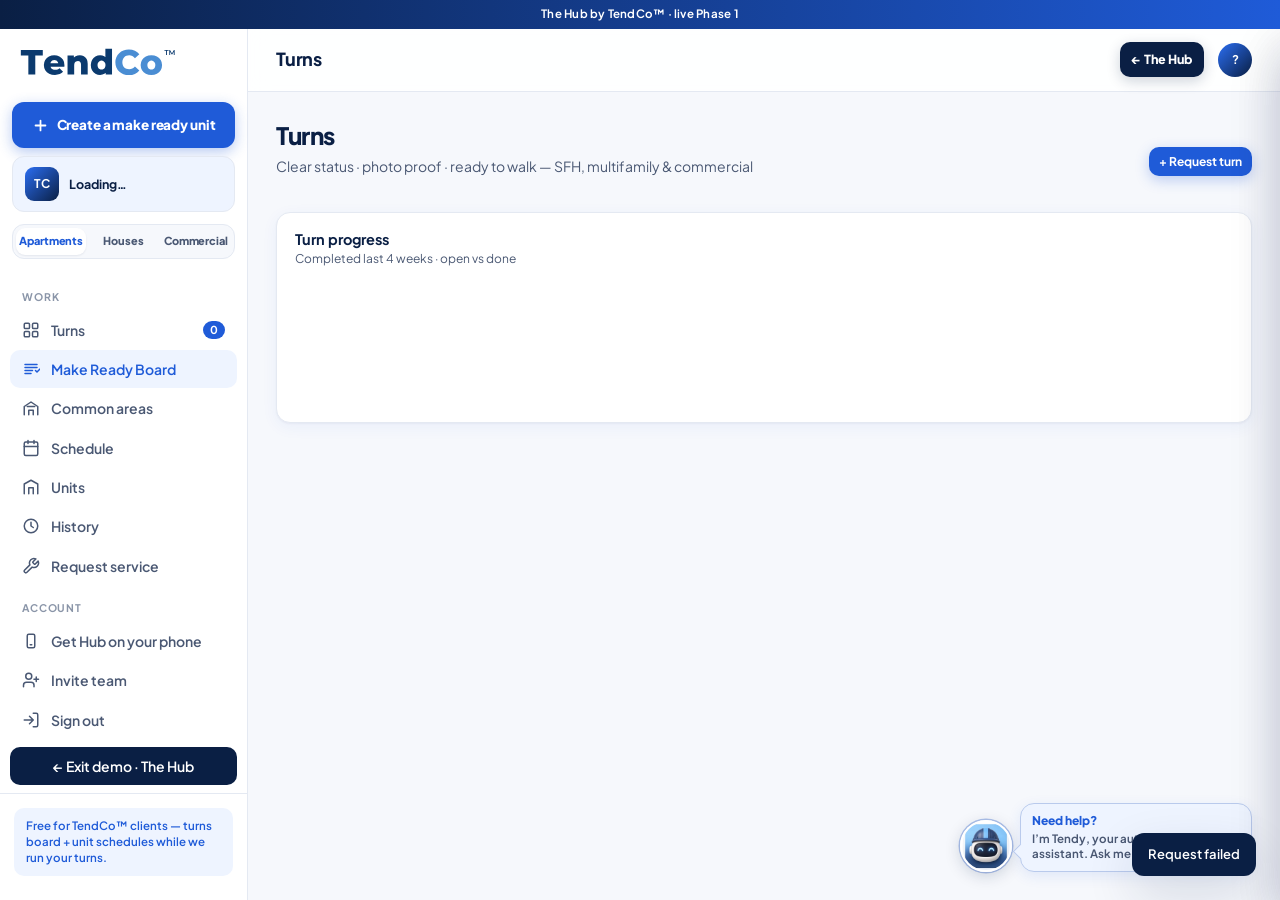
==== public/portal/app.html @ 6cc1f416 "Fix the Open in Street View link so Google no longer 404s. maps.google.com treated /@ as a path. The" ====
<!DOCTYPE html>
<html lang="en">
<head>
<meta charset="utf-8">
<meta name="viewport" content="width=device-width,initial-scale=1">
<meta name="robots" content="noindex,nofollow">
<title>TendCo™ Client Portal</title>
<meta name="theme-color" content="#1F5BD8">
<meta name="tendco-maps-key" content="">
<meta name="application-name" content="TendCo Hub">
<meta name="mobile-web-app-capable" content="yes">
<meta name="apple-mobile-web-app-capable" content="yes">
<meta name="apple-mobile-web-app-status-bar-style" content="black-translucent">
<meta name="apple-mobile-web-app-title" content="TendCo Hub">
<link rel="manifest" href="manifest.webmanifest?v=20261027curb2">
<link rel="apple-touch-icon" href="assets/icons/apple-touch-icon.png">
<link rel="preconnect" href="https://fonts.googleapis.com">
<link rel="preconnect" href="https://fonts.gstatic.com" crossorigin>
<link href="https://fonts.googleapis.com/css2?family=Plus+Jakarta+Sans:wght@400;500;600;700;800&display=swap" rel="stylesheet">
<link rel="stylesheet" href="assets/vendor/leaflet/leaflet.css?v=20261027curb2">
<link rel="stylesheet" href="assets/portal.css?v=20261027curb2">
<link rel="icon" href="assets/icons/icon-192.png" type="image/png">
</head>
<body>
<div class="demo-banner">The Hub by TendCo™ · live Phase 1 <span id="banner-client"></span></div>
<div class="sb-overlay" id="sb-overlay"></div>
<div class="app">
  <aside class="sidebar" id="sidebar">
    <div class="sb-head"><a href="index.html" aria-label="TendCo portal home"><img src="assets/TendCo-Wordmark-TM.svg" alt="TendCo™" width="150" height="28"></a></div>
    <div class="sb-create">
      <button class="nav-create" type="button" id="btn-nav-create-mr">
        <svg class="i" viewBox="0 0 24 24" aria-hidden="true"><path d="M12 5v14M5 12h14"/></svg>
        Create a make ready unit
      </button>
      <button class="nav-create hidden" type="button" id="btn-nav-add-house">
        <svg class="i" viewBox="0 0 24 24" aria-hidden="true"><path d="M12 5v14M5 12h14"/></svg>
        Add a house
      </button>
    </div>
    <div class="prop" id="prop-chip">
      <div class="ph" id="prop-initials">TC</div>
      <div><b id="prop-name">Loading…</b><small id="prop-meta"> </small></div>
    </div>
    <div class="mode-pick">
      <div class="mode-seg" role="tablist" aria-label="Portfolio">
        <button type="button" class="mode-seg-btn on" role="tab" data-portfolio="multifamily" aria-selected="true">Apartments</button>
        <button type="button" class="mode-seg-btn" role="tab" id="mode-btn-houses" data-portfolio="sfh" aria-selected="false">Houses</button>
        <button type="button" class="mode-seg-btn" role="tab" data-portfolio="commercial" aria-selected="false">Commercial</button>
      </div>
      <select id="property-mode-app" class="mode-select-sync" aria-hidden="true" tabindex="-1">
        <option value="multifamily">Apartments</option>
        <option value="sfh">Houses</option>
        <option value="commercial">Commercial</option>
      </select>
    </div>
    <nav class="nav" aria-label="Portal">
      <div id="nav-mf">
      <div class="sec">Work</div>
      <a href="#turns" data-view="turns"><svg class="i" viewBox="0 0 24 24"><rect x="3" y="3" width="7" height="7" rx="1.5"/><rect x="14" y="3" width="7" height="7" rx="1.5"/><rect x="3" y="14" width="7" height="7" rx="1.5"/><rect x="14" y="14" width="7" height="7" rx="1.5"/></svg>Turns <span class="cnt" id="nav-turns-cnt">0</span></a>
      <a href="#make-ready" class="on" data-view="make-ready"><svg class="i" viewBox="0 0 24 24"><path d="M4 6h16M4 10h16M4 14h10M4 18h8"/><path d="M18 14l2 2 4-4"/></svg>Make Ready Board</a>
      <a href="#common-areas" data-view="common-areas"><svg class="i" viewBox="0 0 24 24"><path d="M3 21V10l9-6 9 6v11"/><path d="M9 21v-6h6v6"/><path d="M7 10h10"/></svg>Common areas</a>
      <a href="#schedule" data-view="schedule"><svg class="i" viewBox="0 0 24 24"><rect x="3" y="4" width="18" height="18" rx="2"/><path d="M16 2v4M8 2v4M3 10h18"/></svg>Schedule</a>
      <a href="#units" data-view="units"><svg class="i" viewBox="0 0 24 24"><path d="M3 21V8l9-5 9 5v13"/><path d="M9 21v-8h6v8"/></svg>Units</a>
      <a href="#history" data-view="history"><svg class="i" viewBox="0 0 24 24"><circle cx="12" cy="12" r="9"/><path d="M12 7v5l3 2"/></svg>History</a>
      <a href="#service" data-view="service"><svg class="i" viewBox="0 0 24 24"><path d="M14.7 6.3a1 1 0 0 0 0 1.4l1.6 1.6a1 1 0 0 0 1.4 0l3.77-3.77a6 6 0 0 1-7.94 7.94l-6.91 6.91a2.12 2.12 0 0 1-3-3l6.91-6.91a6 6 0 0 1 7.94-7.94l-3.76 3.76z"/></svg>Request service</a>
      </div>
      <div id="nav-hs" class="hidden">
      <div class="sec">Houses</div>
      <a href="#houses" data-view="houses"><svg class="i" viewBox="0 0 24 24"><path d="M4 11.5 12 4l8 7.5"/><path d="M6 10.5V20h12v-9.5"/></svg>Address board <span class="cnt" id="nav-houses-cnt">0</span></a>
      <a href="#houses-map" data-view="houses-map"><svg class="i" viewBox="0 0 24 24"><path d="M12 21s7-6.2 7-11a7 7 0 1 0-14 0c0 4.8 7 11 7 11z"/><circle cx="12" cy="10" r="2.2"/></svg>Map</a>
      <a href="#houses-routes" data-view="houses-routes"><svg class="i" viewBox="0 0 24 24"><circle cx="6" cy="6" r="2.2"/><circle cx="18" cy="18" r="2.2"/><path d="M8 7.2c5.2-.4 3.2 9 8 9.2"/></svg>Routes</a>
      </div>
      <div class="sec">Account</div>
      <a href="#" id="btn-get-hub"><svg class="i" viewBox="0 0 24 24" aria-hidden="true"><rect x="7" y="3" width="10" height="18" rx="2"/><path d="M11 17h2"/></svg><span id="pwa-nav-label">Get Hub on your phone</span></a>
      <a href="#" id="btn-invite-team"><svg class="i" viewBox="0 0 24 24"><path d="M16 21v-2a4 4 0 0 0-4-4H6a4 4 0 0 0-4 4v2"/><circle cx="9" cy="7" r="4"/><path d="M19 8v6M22 11h-6"/></svg>Invite team</a>
      <a href="#" id="btn-signout"><svg class="i" viewBox="0 0 24 24"><path d="M15 3h4a2 2 0 0 1 2 2v14a2 2 0 0 1-2 2h-4M10 17l5-5-5-5M15 12H3"/></svg>Sign out</a>
      <a class="exit-demo-nav" href="/turn-board/" id="exit-demo-nav">← Exit demo · The Hub</a>
    </nav>
    <div class="sb-foot">
      <div class="free">Free for TendCo™ clients — turns board + unit schedules while we run your turns.</div>
      <div id="user-foot"> </div>
    </div>
  </aside>

  <div class="main">
    <header class="top">
      <button class="burger" id="burger" type="button" aria-label="Open menu"><svg class="i" viewBox="0 0 24 24"><path d="M4 7h16M4 12h16M4 17h16"/></svg></button>
      <div>
        <h1 id="top-title">Turns</h1>
        <div class="crumb" id="top-crumb"> </div>
      </div>
      <div class="sp"></div>
      <button class="btn pri sm top-create" type="button" id="btn-top-create-mr">+ Create</button>
      <button class="btn pri sm top-create hidden" type="button" id="btn-top-add-house">+ House</button>
      <a class="exit-demo" href="/turn-board/" id="exit-demo-top" title="Back to The Hub">← The Hub</a>
      <div class="avatar" id="avatar" title="">?</div>
    </header>

    <div class="content">
      <section class="view" id="view-turns">
        <div class="page-h">
          <div><h2>Turns</h2><p>Clear status · photo proof · ready to walk — SFH, multifamily &amp; commercial</p></div>
          <div class="r">
            <button class="btn pri sm" type="button" id="btn-request-turn">+ Request turn</button>
          </div>
        </div>
        <div class="grid g4" style="margin-bottom:16px" id="kpi-row"></div>
        <div class="card" style="margin-bottom:20px" id="kpi-chart-card">
          <div class="card-h">
            <div>
              <h3>Turn progress</h3>
              <div class="sub">Completed last 4 weeks · open vs done</div>
            </div>
            <div class="r" id="kpi-chart-legend"></div>
          </div>
          <div class="card-b">
            <div class="kpi-chart" id="kpi-chart" aria-label="Turns completed by week"></div>
          </div>
        </div>
        <div class="board" id="board"></div>
      </section>

      <section class="view hidden" id="view-make-ready">
        <div class="page-h">
          <div>
            <h2>Make Ready Board</h2>
            <p id="mrb-page-sub">Units in turn — paint, repair, housekeeping, locks, inspect, handoff</p>
          </div>
          <div class="r">
            <span class="mrb-legend" aria-hidden="true">
              <span class="mrb-leg done">Done</span>
              <span class="mrb-leg current">In progress</span>
              <span class="mrb-leg todo">Open</span>
              <span class="mrb-leg tended">Tended</span>
            </span>
            <button class="btn pri sm" type="button" id="btn-create-mr">+ Create</button>
          </div>
        </div>

        <div class="card mrb-notices" id="mrb-notices-card" style="margin-bottom:16px">
          <div class="card-h">
            <div>
              <h3>Rolling 60-day move-outs</h3>
              <div class="sub" id="mrb-notices-sub">Notices land in the week they move out</div>
            </div>
            <div class="r"><span class="pill b" id="mrb-notices-count">0</span></div>
          </div>
          <div class="card-b">
            <div class="mrb-reminders" id="mrb-reminders" aria-live="polite"></div>
            <div class="mrb-notice-groups" id="mrb-notice-groups"></div>
          </div>
        </div>

        <div class="card mrb-card">
          <div class="mrb-scroll" id="mrb-scroll">
            <table class="mrb" id="mrb-table" aria-label="Make Ready Board">
              <thead>
                <tr>
                  <th scope="col" class="mrb-sticky">MO</th>
                  <th scope="col" class="mrb-sticky2" id="mrb-th-unit">Unit #</th>
                  <th scope="col">Paint</th>
                  <th scope="col">Repair / replace</th>
                  <th scope="col">Housekeeping</th>
                  <th scope="col">Change lock</th>
                  <th scope="col">Inspected</th>
                  <th scope="col">Move in</th>
                  <th scope="col">Comments</th>
                  <th scope="col">Status</th>
                </tr>
              </thead>
              <tbody id="mrb-body"></tbody>
            </table>
          </div>
          <p class="mrb-empty" id="mrb-empty" hidden>No turns on the board yet. Request a turn to start a make-ready.</p>
        </div>
      </section>

      <section class="view hidden" id="view-common-areas">
        <div class="page-h">
          <div>
            <h2>Common areas</h2>
            <p>Recurring property jobs and viewing-only reminders — separate from unit make-ready.</p>
          </div>
          <div class="r">
            <div class="seg" role="group" aria-label="Property schedule lane">
              <button type="button" class="seg-btn on" id="ca-tab-common" data-ca-tab="common">Common areas</button>
              <button type="button" class="seg-btn" id="ca-tab-viewing" data-ca-tab="viewing">Viewing</button>
            </div>
            <button class="btn pri sm" type="button" id="btn-ca-create">+ Add job</button>
          </div>
        </div>
        <div class="ca-hint" role="note">
          <strong>Common areas</strong> are recurring property jobs — separate from unit make-ready.
          <span class="ca-hint-sep">·</span>
          <strong>Viewing</strong> items are courtesy tracking only — no vendor, no approval, no pipeline.
        </div>
        <div class="card ca-card" id="ca-common-panel">
          <div class="card-h">
            <div>
              <h3>Recurring common-area services</h3>
              <div class="sub">Model · Office/amenities · Pool — in-house or outsourced</div>
            </div>
          </div>
          <div class="card-b">
            <div class="ca-list" id="ca-list"></div>
            <p class="ca-empty" id="ca-empty" hidden>No common-area jobs yet. Add Model, Office/amenities, or Pool cleaning.</p>
          </div>
        </div>
        <div class="card ca-card hidden" id="ca-viewing-panel">
          <div class="card-h">
            <div>
              <h3>Viewing-only reminders</h3>
              <div class="sub">Fire inspection, landscaper, elevator, pool — tracking &amp; reminders only</div>
            </div>
          </div>
          <div class="card-b">
            <div class="vw-suggest-row" id="vw-suggestions" aria-label="Suggested viewing items"></div>
            <div class="ca-list" id="vw-list"></div>
            <p class="ca-empty" id="vw-empty" hidden>No viewing items yet. Add a courtesy reminder outside make-ready.</p>
          </div>
        </div>
      </section>

      <section class="view hidden" id="view-schedule">
        <div class="page-h">
          <div><h2 id="sched-page-title">Schedule</h2><p id="sched-page-sub">Make-ready · common areas · viewing — by date</p></div>
          <div class="r">
            <div class="seg" role="group" aria-label="Schedule view">
              <button type="button" class="seg-btn on" id="sched-tab-cal" data-sched-tab="cal">Calendar</button>
              <button type="button" class="seg-btn" id="sched-tab-list" data-sched-tab="list">List</button>
            </div>
            <button class="btn pri sm" type="button" id="btn-share">Share schedule link</button>
          </div>
        </div>

        <div class="card cal-card" id="sched-cal-panel" style="margin-bottom:16px">
          <div class="cal-toolbar">
            <div class="cal-nav">
              <button type="button" class="ibtn cal-nav-btn" id="cal-prev" aria-label="Previous">
                <svg class="i" viewBox="0 0 24 24"><path d="M15 18l-6-6 6-6"/></svg>
              </button>
              <button type="button" class="btn ghost sm" id="cal-today">Today</button>
              <button type="button" class="ibtn cal-nav-btn" id="cal-next" aria-label="Next">
                <svg class="i" viewBox="0 0 24 24"><path d="M9 18l6-6-6-6"/></svg>
              </button>
            </div>
            <h3 class="cal-title" id="cal-title">October 2026</h3>
            <div class="seg seg-sm" role="group" aria-label="Calendar range">
              <button type="button" class="seg-btn on" id="cal-mode-month" data-cal-mode="month">Month</button>
              <button type="button" class="seg-btn" id="cal-mode-week" data-cal-mode="week">Week</button>
              <button type="button" class="seg-btn" id="cal-mode-day" data-cal-mode="day">Day</button>
            </div>
          </div>
          <div class="cal-lane-legend" id="cal-lane-legend" aria-label="Calendar lanes">
            <span class="cal-lane-pill lane-mr">Make-ready</span>
            <span class="cal-lane-pill lane-ca">Common area</span>
            <span class="cal-lane-pill lane-vw">Viewing</span>
          </div>
          <div class="cal-legend" id="cal-legend" hidden aria-hidden="true"></div>
          <div class="cal-weekdays" id="cal-weekdays" aria-hidden="true"></div>
          <div class="cal-grid" id="cal-grid" role="grid" aria-label="Schedule calendar"></div>
          <div class="cal-day-panel" id="cal-day-panel">
            <div class="cal-day-h">
              <div>
                <h4 id="cal-day-title">Pick a day</h4>
                <div class="sub" id="cal-day-sub">Tap a date to open turns and visits</div>
              </div>
              <button type="button" class="ibtn" id="cal-day-close" aria-label="Close day" hidden>
                <svg class="i" viewBox="0 0 24 24"><path d="M6 6l12 12M18 6L6 18"/></svg>
              </button>
            </div>
            <div class="sched-list" id="cal-day-list"></div>
          </div>
        </div>

        <div class="card hidden" id="sched-list-panel" style="margin-bottom:16px">
          <div class="card-h">
            <div>
              <h3 id="sched-unit-title">Select a unit</h3>
              <div class="sub" id="sched-unit-sub">Pick a unit from Turns or Units, or create a vendor share link.</div>
            </div>
            <div class="r">
              <select id="sched-unit-filter" aria-label="Filter by unit" style="padding:8px 12px;border:1.5px solid var(--border);border-radius:12px;min-width:160px">
                <option value="">All</option>
              </select>
            </div>
          </div>
          <div class="card-b">
            <div class="sched-list" id="sched-list"></div>
          </div>
        </div>
        <div class="card">
          <div class="card-h"><h3>Share with a vendor</h3></div>
          <div class="card-b">
            <p style="font-size:13px;color:var(--muted);margin-bottom:12px">Outside trades only (carpet, pest, resurfacing…). They pick a window on this unit — not a work-order system. Fire alarm / inspection locks the calendar instead (no invite).</p>
            <div style="display:flex;gap:8px;flex-wrap:wrap;margin-bottom:12px">
              <select id="share-unit" style="padding:10px 12px;border:1.5px solid var(--border);border-radius:12px;min-width:160px" aria-label="Unit"></select>
              <select id="share-trade" style="padding:10px 12px;border:1.5px solid var(--border);border-radius:12px;min-width:180px" aria-label="Trade">
                <option value="carpet_cleaning">Carpet cleaning</option>
              </select>
              <input id="share-vendor" type="text" placeholder="Name (e.g. Sunshine Carpet)" style="padding:10px 12px;border:1.5px solid var(--border);border-radius:12px;min-width:180px;flex:1">
              <button class="btn pri sm" type="button" id="btn-create-share">Create &amp; copy link</button>
            </div>
            <p style="font-size:11.5px;color:var(--faint);word-break:break-all" id="share-url"> </p>
          </div>
        </div>
      </section>

      <section class="view hidden" id="view-units">
        <div class="page-h">
          <div><h2>Units</h2><p>History and schedule for TendCo-managed units</p></div>
        </div>
        <div class="unit-grid" id="unit-grid"></div>
      </section>

      <section class="view hidden" id="view-history">
        <div class="page-h">
          <div>
            <h2>History</h2>
            <p>Completed turns &amp; homes — search by unit # or address</p>
          </div>
        </div>
        <div class="card" style="margin-bottom:16px">
          <div class="card-b" style="padding-top:16px">
            <div class="field" style="margin:0">
              <label for="hist-q">Search</label>
              <input id="hist-q" type="search" placeholder="Unit #, street, city…" autocomplete="off">
            </div>
          </div>
        </div>
        <div class="sched-list" id="hist-list"></div>
      </section>

      <section class="view hidden" id="view-service">
        <div class="page-h">
          <div>
            <h2>Request service</h2>
            <p>Send TendCo™ a work order — turn / make-ready, maintenance, painting, or other. SFH, multifamily, and commercial welcome.</p>
          </div>
        </div>
        <div class="grid g2" style="align-items:start">
          <div class="card">
            <div class="card-h"><div><h3>New request</h3><div class="sub">Prefills your company + email · goes to workorders@tendcopm.com</div></div></div>
            <div class="card-b">
              <form id="svc-form" novalidate>
                <div class="field">
                  <label for="svc-client">Company</label>
                  <input id="svc-client" type="text" readonly>
                </div>
                <div class="field">
                  <label for="svc-email">Your email</label>
                  <input id="svc-email" type="email" readonly>
                </div>
                <div class="field">
                  <label for="svc-unit">Property / unit</label>
                  <select id="svc-unit">
                    <option value="">Select from your portfolio…</option>
                  </select>
                </div>
                <div class="field" id="svc-addr-wrap">
                  <label for="svc-addr">Address <span style="font-weight:500;color:var(--faint)">(or type a home / new address)</span></label>
                  <input id="svc-addr" type="text" placeholder="1842 Willow Creek Dr" autocomplete="street-address">
                </div>
                <div class="field">
                  <label for="svc-city">City</label>
                  <input id="svc-city" type="text" placeholder="Winter Park" autocomplete="address-level2">
                </div>
                <div class="field">
                  <label for="svc-type">Service type</label>
                  <select id="svc-type" required>
                    <option value="turn">Turn / make-ready</option>
                    <option value="maintenance">Maintenance</option>
                    <option value="painting">Painting</option>
                    <option value="other">Other</option>
                  </select>
                </div>
                <div class="field">
                  <label for="svc-urgency">Urgency</label>
                  <select id="svc-urgency" required>
                    <option value="same_day">Same-day</option>
                    <option value="next_business_day" selected>Next business day</option>
                    <option value="scheduled">Scheduled</option>
                  </select>
                </div>
                <div class="field">
                  <label for="svc-desc">Description <span aria-hidden="true">*</span></label>
                  <textarea id="svc-desc" rows="4" required placeholder="What needs to be done? Access notes, gate code, lockbox…"></textarea>
                </div>
                <div class="field">
                  <label for="svc-po">PO number <span style="font-weight:500;color:var(--faint)">(optional)</span></label>
                  <input id="svc-po" type="text" placeholder="PO-12345">
                </div>
                <div class="field">
                  <label for="svc-phone">Contact phone <span style="font-weight:500;color:var(--faint)">(optional)</span></label>
                  <input id="svc-phone" type="tel" placeholder="(813) 555-0100" autocomplete="tel">
                </div>
                <button class="btn pri" type="submit" id="svc-submit" style="width:100%;justify-content:center;margin-top:8px">Submit to TendCo™</button>
                <p class="fine" id="svc-hint" style="margin-top:10px;font-size:12px;color:var(--faint)">We'll email workorders@tendcopm.com and keep a copy on your portal.</p>
              </form>
            </div>
          </div>
          <div class="card">
            <div class="card-h"><div><h3>Recent requests</h3><div class="sub">Status starts as Submitted</div></div></div>
            <div class="card-b">
              <div class="sched-list" id="svc-list"></div>
            </div>
          </div>
        </div>
      </section>

      <section class="view hidden" id="view-houses">
        <div class="page-h">
          <div>
            <h2>Address board</h2>
            <p id="hs-board-sub">Street addresses only — houses are not units.</p>
          </div>
          <div class="r">
            <button class="btn pri sm" type="button" id="btn-hs-add">+ Add a house</button>
          </div>
        </div>
        <div id="hs-filters-board"></div>
        <div id="hs-board"></div>
      </section>

      <section class="view hidden" id="view-houses-map">
        <div class="page-h">
          <div>
            <h2>House map</h2>
            <p id="hs-map-sub">One pin per address. Homes in the same area cluster so a crew can work the neighborhood.</p>
          </div>
        </div>
        <div id="hs-filters-map"></div>
        <div class="hs-map-layout">
          <div class="hs-map-wrap">
            <div id="hs-map" role="region" aria-label="Map of house addresses"></div>
            <p class="hs-map-fallback" id="hs-map-fallback" hidden>Map could not start. Addresses are still listed beside it.</p>
            <div class="hs-legend" aria-hidden="true">
              <span><i class="hs-leg-pin"></i> Address</span>
              <span><i class="hs-leg-cluster"></i> Area cluster</span>
              <span><i class="hs-leg-route"></i> Route order</span>
            </div>
          </div>
          <aside class="card hs-side" id="hs-map-side" aria-label="Areas and stops"></aside>
        </div>
      </section>

      <section class="view hidden" id="view-houses-routes">
        <div class="page-h">
          <div>
            <h2>House routes</h2>
            <p>When one company has homes in more than one area, each area is its own loop.</p>
          </div>
        </div>
        <div id="hs-filters-routes"></div>
        <div id="hs-routes"></div>
      </section>
    </div>
  </div>
</div>

<div class="drawer-bg" id="drawer-bg"></div>
<aside class="drawer" id="drawer" aria-hidden="true">
  <div class="drawer-h">
    <div>
      <h3 id="d-title">Unit</h3>
      <div class="crumb" id="d-addr" style="font-size:12px;color:var(--muted)"></div>
    </div>
    <div class="sp"></div>
    <button class="ibtn" type="button" id="drawer-close" aria-label="Close"><svg class="i" viewBox="0 0 24 24"><path d="M6 6l12 12M18 6L6 18"/></svg></button>
  </div>
  <div class="drawer-b">
    <div class="d-status-row">
      <span class="pill n" id="d-status"> </span>
      <span class="d-proof" id="d-proof" hidden></span>
    </div>
    <p class="d-meta" id="d-meta"></p>

    <h4 class="d-sec">Make Ready</h4>
    <div class="mr-grid" id="d-make-ready" aria-label="Make Ready fields"></div>

    <h4 class="d-sec">Pipeline</h4>
    <div class="mr-pipe" id="d-pipeline" aria-label="Move-out to move-in pipeline"></div>

    <div class="vacant-offer" id="d-vacant-offer" hidden></div>

    <h4 class="d-sec">Advance status</h4>
    <div class="d-status-btns" id="d-status-btns"></div>

    <h4 class="d-sec">Photo proof</h4>
    <p class="d-hint" id="d-photo-hint">Before + after required to mark Tended. Compressed on your device — stored in R2.</p>
    <div class="photo-thumbs" id="d-photos"></div>
    <div class="photo-actions">
      <label class="btn sec sm photo-upload-btn">Before<input type="file" accept="image/*" capture="environment" data-kind="before" hidden></label>
      <label class="btn sec sm photo-upload-btn">After<input type="file" accept="image/*" capture="environment" data-kind="after" hidden></label>
      <label class="btn ghost sm photo-upload-btn">Proof<input type="file" accept="image/*" data-kind="proof" hidden></label>
    </div>
    <p class="d-hint" id="d-photo-status" style="margin-top:8px"></p>

    <h4 class="d-sec">Punch / closeout</h4>
    <div class="punch-list" id="d-punch"></div>
    <div class="field" style="margin-top:10px">
      <label for="d-punch-note">Closeout note</label>
      <textarea id="d-punch-note" rows="2" placeholder="Short note — ready for walk / what remains"></textarea>
    </div>
    <div style="display:flex;gap:8px;flex-wrap:wrap;margin-top:10px">
      <button class="btn sec sm" type="button" id="d-punch-save">Save punch list</button>
      <button class="btn pri sm" type="button" id="d-punch-done">Done with proof</button>
    </div>

    <h4 class="d-sec">Notes</h4>
    <p id="d-notes" class="d-notes"></p>

    <h4 class="d-sec">Actions</h4>
    <div class="d-actions" id="d-actions">
      <button class="btn sec sm" type="button" id="d-return">Request return</button>
      <button class="btn sec sm" type="button" id="d-reschedule">Reschedule</button>
      <button class="btn sec sm" type="button" id="d-cancel-turn">Cancel turn</button>
    </div>

    <h4 class="d-sec">Schedule on this unit</h4>
    <div class="sched-list" style="margin-bottom:16px" id="d-sched"></div>
    <div style="display:flex;gap:8px;flex-wrap:wrap">
      <button class="btn pri sm" type="button" id="d-share">Share schedule link</button>
    </div>
  </div>
</aside>

<div id="modal-bg" style="display:none;position:fixed;inset:0;background:rgba(10,20,40,.45);z-index:80"></div>
<div id="modal" style="display:none;position:fixed;left:50%;top:50%;transform:translate(-50%,-50%);z-index:90;background:#fff;border-radius:16px;padding:22px;width:min(420px,92vw);box-shadow:0 20px 60px rgba(0,0,0,.25)">
  <h3 style="margin:0 0 8px;font-size:18px">Request a turn</h3>
  <p style="font-size:13px;color:var(--muted);margin-bottom:14px">TendCo™ will pick it up on the board as <b>Received</b>.</p>
  <div class="field"><label for="m-unit">Unit #</label><input id="m-unit" style="width:100%;padding:12px 14px;border:1.5px solid var(--border);border-radius:12px" placeholder="214"></div>
  <div class="field" style="margin-top:8px"><label for="m-addr">Address</label><input id="m-addr" style="width:100%;padding:12px 14px;border:1.5px solid var(--border);border-radius:12px" placeholder="1842 Willow Creek Dr"></div>
  <div class="field" style="margin-top:8px"><label for="m-city">City</label><input id="m-city" style="width:100%;padding:12px 14px;border:1.5px solid var(--border);border-radius:12px" placeholder="Winter Park"></div>
  <div class="field" style="margin-top:8px"><label for="m-notes">Notes</label><input id="m-notes" style="width:100%;padding:12px 14px;border:1.5px solid var(--border);border-radius:12px" placeholder="Full turn · keys at office"></div>
  <div style="display:flex;gap:8px;justify-content:flex-end;margin-top:16px">
    <button class="btn sec sm" type="button" id="m-cancel">Cancel</button>
    <button class="btn pri sm" type="button" id="m-save">Submit turn</button>
  </div>
</div>


<div id="action-modal-bg" style="display:none;position:fixed;inset:0;background:rgba(10,20,40,.45);z-index:85"></div>
<div id="action-modal" style="display:none;position:fixed;left:50%;top:50%;transform:translate(-50%,-50%);z-index:95;background:#fff;border-radius:16px;padding:22px;width:min(440px,92vw);box-shadow:0 20px 60px rgba(0,0,0,.25)">
  <h3 id="a-title" style="margin:0 0 8px;font-size:18px">Action</h3>
  <p id="a-lede" style="font-size:13px;color:var(--muted);margin-bottom:14px"></p>
  <div class="field" id="a-date-wrap" style="display:none">
    <label for="a-date">New date</label>
    <input id="a-date" type="date">
  </div>
  <div class="field" id="a-shift-wrap" style="display:none;margin-top:8px">
    <label for="a-shift">Or shift schedule by days</label>
    <select id="a-shift">
      <option value="1">+1 day</option>
      <option value="2">+2 days</option>
      <option value="3">+3 days</option>
      <option value="7">+1 week</option>
      <option value="-1">−1 day</option>
    </select>
  </div>
  <div class="field" style="margin-top:8px">
    <label for="a-reason" id="a-reason-label">Reason / notes</label>
    <textarea id="a-reason" rows="3" placeholder="What happened?"></textarea>
  </div>
  <div style="display:flex;gap:8px;justify-content:flex-end;margin-top:16px">
    <button class="btn sec sm" type="button" id="a-cancel">Close</button>
    <button class="btn pri sm" type="button" id="a-save">Confirm</button>
  </div>
</div>


<div id="mr-wizard-root" class="mrw-root" hidden>
  <div id="mr-wizard" class="mrw" role="dialog" aria-modal="true" aria-labelledby="mrw-title">
    <div class="mrw-h">
      <div>
        <div class="mrw-steps" id="mrw-steps" aria-hidden="true">
          <span data-step="1" class="on">1</span><i></i><span data-step="2">2</span><i></i><span data-step="3">3</span>
        </div>
        <h3 id="mrw-title">Create a Make Ready unit</h3>
        <p id="mrw-lede" class="mrw-lede">Move-out date, then request services by pipeline.</p>
      </div>
      <button class="ibtn" type="button" id="mrw-close" aria-label="Close" onclick="window.__mrwClose && window.__mrwClose(event)">
        <svg class="i" viewBox="0 0 24 24"><path d="M6 6l12 12M18 6L6 18"/></svg>
      </button>
    </div>
    <div class="mrw-b" id="mrw-body">
      <!-- filled by JS -->
    </div>
    <div class="mrw-f">
      <button class="btn sec sm" type="button" id="mrw-back" hidden onclick="window.__mrwBack && window.__mrwBack(event)">Back</button>
      <div class="sp"></div>
      <button class="btn ghost sm" type="button" id="mrw-cancel" onclick="window.__mrwClose && window.__mrwClose(event)">Cancel</button>
      <button class="btn pri sm" type="button" id="mrw-next" onclick="window.__mrwNext && window.__mrwNext(event)">Continue</button>
    </div>
  </div>
</div>


<div id="oncall-modal-bg" style="display:none;position:fixed;inset:0;background:rgba(10,20,40,.45);z-index:96"></div>
<div id="oncall-modal" style="display:none;position:fixed;left:50%;top:50%;transform:translate(-50%,-50%);z-index:97;background:#fff;border-radius:16px;padding:22px;width:min(400px,92vw);box-shadow:0 20px 60px rgba(0,0,0,.25)" role="dialog" aria-labelledby="oncall-title">
  <h3 id="oncall-title" style="margin:0 0 6px;font-size:18px">Saturday on-call</h3>
  <p style="font-size:13px;color:var(--muted);margin:0 0 12px">Who covers <b id="oncall-date">—</b>?</p>
  <div class="field"><label for="oncall-who">Team member</label>
    <select id="oncall-who" style="width:100%;padding:12px 14px;border:1.5px solid var(--border);border-radius:12px"></select>
  </div>
  <div style="display:flex;gap:8px;justify-content:flex-end;margin-top:16px">
    <button class="btn sec sm" type="button" id="oncall-cancel">Cancel</button>
    <button class="btn pri sm" type="button" id="oncall-save">Save</button>
  </div>
</div>

<div id="log-complete-modal-bg" style="display:none;position:fixed;inset:0;background:rgba(10,20,40,.45);z-index:96"></div>
<div id="log-complete-modal" style="display:none;position:fixed;left:50%;top:50%;transform:translate(-50%,-50%);z-index:97;background:#fff;border-radius:16px;padding:22px;width:min(440px,92vw);box-shadow:0 20px 60px rgba(0,0,0,.25)" role="dialog" aria-labelledby="lc-title">
  <h3 id="lc-title" style="margin:0 0 6px;font-size:18px">Log completed work</h3>
  <p style="font-size:13px;color:var(--muted);margin:0 0 14px">Tech on site or supervisor — whichever is faster. <span id="lc-who-hint"></span></p>
  <div class="lc-roles" style="display:flex;gap:10px;flex-wrap:wrap;margin-bottom:12px">
    <label class="lc-role" style="display:flex;align-items:center;gap:8px;padding:10px 12px;border:1.5px solid var(--border);border-radius:12px;cursor:pointer;flex:1;min-width:140px">
      <input type="radio" name="lc-role" id="lc-role-tech" value="tech" checked> Tech on site
    </label>
    <label class="lc-role" style="display:flex;align-items:center;gap:8px;padding:10px 12px;border:1.5px solid var(--border);border-radius:12px;cursor:pointer;flex:1;min-width:140px">
      <input type="radio" name="lc-role" id="lc-role-sup" value="supervisor"> Supervisor
    </label>
  </div>
  <div class="field"><label for="lc-notes">Notes <span style="color:var(--faint);font-weight:500">(optional)</span></label>
    <textarea id="lc-notes" rows="2" placeholder="What was finished?" style="width:100%;padding:12px 14px;border:1.5px solid var(--border);border-radius:12px;resize:vertical"></textarea>
  </div>
  <div class="field" id="lc-sup-wrap" hidden style="margin-top:8px">
    <label for="lc-sup-notes">Supervisor notes / override</label>
    <textarea id="lc-sup-notes" rows="2" placeholder="Override or add context" style="width:100%;padding:12px 14px;border:1.5px solid var(--border);border-radius:12px;resize:vertical"></textarea>
  </div>
  <div style="display:flex;gap:8px;justify-content:flex-end;margin-top:16px">
    <button class="btn sec sm" type="button" id="lc-cancel">Cancel</button>
    <button class="btn pri sm" type="button" id="lc-save">Confirm complete</button>
  </div>
</div>

<div id="team-setup-modal-bg" style="display:none;position:fixed;inset:0;background:rgba(10,20,40,.45);z-index:98"></div>
<div id="team-setup-modal" class="team-setup-modal" style="display:none;position:fixed;left:50%;top:50%;transform:translate(-50%,-50%);z-index:99;background:#fff;border-radius:16px;padding:24px;width:min(420px,92vw);box-shadow:0 20px 60px rgba(0,0,0,.25)" role="dialog" aria-labelledby="team-setup-title">
  <h3 id="team-setup-title" style="margin:0 0 8px;font-size:18px">Add your maintenance team</h3>
  <p style="font-size:13px;color:var(--muted);margin:0 0 14px;line-height:1.45">Invite techs with a link before booking work — everyone should be in the system first.</p>
  <div class="team-invite-box" style="background:var(--bg);border:1px solid var(--border);border-radius:12px;padding:12px 14px;margin-bottom:12px">
    <div style="font-size:11px;font-weight:700;color:var(--faint);text-transform:uppercase;letter-spacing:.04em;margin-bottom:6px">Invite link</div>
    <code id="team-invite-link" style="font-size:12px;word-break:break-all;color:var(--navy)">https://preview.tendcopm.pages.dev/portal/?invite=TEAM-DEMO</code>
  </div>
  <div style="font-size:12px;font-weight:700;color:var(--muted);margin-bottom:6px">Demo roster</div>
  <ul id="team-roster-list" style="margin:0 0 16px;padding-left:18px;font-size:13px;color:var(--navy);line-height:1.6"></ul>
  <div class="pwa-team">
    <div class="pwa-team-h">Get Hub on your phone</div>
    <p id="pwa-team-copy">Add TendCo Hub to your home screen so the portal opens like an app.</p>
    <button class="btn sec sm" type="button" id="btn-get-hub-team">Add to Home Screen</button>
  </div>
  <div style="display:flex;gap:8px;flex-wrap:wrap;justify-content:flex-end">
    <button class="btn ghost sm" type="button" id="team-later">I'll do this later</button>
    <button class="btn sec sm" type="button" id="team-copy">Copy invite link</button>
    <button class="btn pri sm" type="button" id="team-ready">Team is ready</button>
  </div>
</div>


<!-- create16 — Common area create/edit -->
<div id="ca-modal-bg" class="ca-modal-bg" style="display:none"></div>
<div id="ca-modal" class="ca-modal" style="display:none" role="dialog" aria-modal="true" aria-labelledby="ca-modal-title">
  <h3 id="ca-modal-title">Add common-area job</h3>
  <p class="ca-modal-lede" id="ca-modal-lede">Recurring property job — separate from unit make-ready.</p>
  <input type="hidden" id="ca-edit-id" value="">
  <div class="field">
    <label for="ca-type">Type <span class="req">*</span></label>
    <select id="ca-type">
      <option value="model">Model unit cleaning</option>
      <option value="office">Office/amenities cleaning</option>
      <option value="pool">Pool cleaning</option>
    </select>
  </div>
  <div class="field">
    <label for="ca-cadence">Cadence <span class="req">*</span></label>
    <select id="ca-cadence">
      <option value="weekly">Weekly</option>
      <option value="peak">Peak day</option>
      <option value="2x">Twice per week</option>
      <option value="3x">Three weekly (3×/week)</option>
      <option value="5x">Five days a week</option>
    </select>
  </div>
  <div class="field" id="ca-days-wrap">
    <label>Day(s)</label>
    <div class="ca-days" id="ca-days" role="group" aria-label="Weekdays">
      <label class="ca-day"><input type="checkbox" value="1"> Mon</label>
      <label class="ca-day"><input type="checkbox" value="2"> Tue</label>
      <label class="ca-day"><input type="checkbox" value="3"> Wed</label>
      <label class="ca-day"><input type="checkbox" value="4"> Thu</label>
      <label class="ca-day"><input type="checkbox" value="5"> Fri</label>
      <label class="ca-day"><input type="checkbox" value="6"> Sat</label>
    </div>
  </div>
  <div class="ca-row2">
    <div class="field">
      <label for="ca-time-start">Window start <span style="font-weight:500;color:var(--faint)">(optional)</span></label>
      <input id="ca-time-start" type="time" value="">
    </div>
    <div class="field">
      <label for="ca-time-end">Window end</label>
      <input id="ca-time-end" type="time" value="">
    </div>
  </div>
  <div class="field" id="ca-staffing-wrap">
    <label>Staffing <span class="req">*</span></label>
    <div class="ca-staffing" role="radiogroup" aria-label="In-house or outsourced">
      <label class="ca-staff-opt"><input type="radio" name="ca-staffing" id="ca-staff-inhouse" value="in_house"> In-house</label>
      <label class="ca-staff-opt"><input type="radio" name="ca-staffing" id="ca-staff-outsourced" value="outsourced" checked> Outsourced</label>
    </div>
    <div class="mrw-hint">Model, office/amenities, and pool each track in-house vs outsourced.</div>
  </div>
  <div class="field" id="ca-vendor-wrap">
    <label for="ca-vendor">Vendor <span style="font-weight:500;color:var(--faint)">(when outsourced)</span></label>
    <select id="ca-vendor"></select>
    <div class="mrw-hint" id="ca-vendor-hint">TendCo Cleaning is available for cleaning types. In-house uses onsite staff.</div>
  </div>
  <div class="field">
    <label for="ca-notes">Notes <span style="font-weight:500;color:var(--faint)">(optional)</span></label>
    <input id="ca-notes" type="text" placeholder="e.g. before staff arrive" maxlength="120">
  </div>
  <div class="ca-modal-actions">
    <button class="btn ghost sm" type="button" id="ca-delete" hidden>Remove</button>
    <div class="sp"></div>
    <button class="btn sec sm" type="button" id="ca-cancel">Cancel</button>
    <button class="btn pri sm" type="button" id="ca-save">Save</button>
  </div>
</div>

<!-- create16 — Viewing-only create/edit -->
<div id="vw-modal-bg" class="ca-modal-bg" style="display:none"></div>
<div id="vw-modal" class="ca-modal" style="display:none" role="dialog" aria-modal="true" aria-labelledby="vw-modal-title">
  <h3 id="vw-modal-title">Add viewing reminder</h3>
  <p class="ca-modal-lede">Courtesy tracking only — no vendor communication, no approval, no make-ready pipeline.</p>
  <input type="hidden" id="vw-edit-id" value="">
  <div class="field">
    <label for="vw-title">Title <span class="req">*</span></label>
    <input id="vw-title" type="text" placeholder="Elevator maintenance · Landscaper" maxlength="80">
  </div>
  <div class="field">
    <label for="vw-kind">Kind</label>
    <select id="vw-kind">
      <option value="fire_inspection">Fire inspection</option>
      <option value="landscaper">Landscaper</option>
      <option value="elevator">Elevator maintenance</option>
      <option value="pool_view">Pool (no company)</option>
      <option value="other">Other reminder</option>
    </select>
  </div>
  <div class="field">
    <label for="vw-cadence">Cadence</label>
    <select id="vw-cadence">
      <option value="annual">Annual (pick month/day)</option>
      <option value="semiannual">Semi-annual</option>
      <option value="weekly">Weekly (pick day)</option>
      <option value="2x">2× / week</option>
      <option value="monthly">Monthly (day of month)</option>
      <option value="once">One date</option>
    </select>
  </div>
  <div class="field" id="vw-annual-wrap" hidden>
    <label>Schedule window <span class="req">*</span></label>
    <div class="ca-row2">
      <div class="field" style="margin:0">
        <label for="vw-month">Month</label>
        <input id="vw-month" type="number" min="1" max="12" value="11" aria-label="Month 1–12">
      </div>
      <div class="field" style="margin:0">
        <label for="vw-monthday-annual">Start day</label>
        <input id="vw-monthday-annual" type="number" min="1" max="28" value="10" aria-label="Start day of month 1–28">
      </div>
    </div>
    <div class="mrw-hint">Start day in the month (e.g. Nov 10). Length below sets the window: start → start+(length−1).</div>
  </div>
  <div class="field" id="vw-week-wrap" hidden>
    <label for="vw-week-days">Length (days) <span class="req">*</span></label>
    <input id="vw-week-days" type="number" min="1" max="14" value="5">
    <label class="ca-day" style="display:flex;gap:8px;align-items:center;width:100%;padding:10px 12px;margin-top:10px">
      <input type="checkbox" id="vw-week-block" value="1" checked> Block calendar for this window
    </label>
    <div class="mrw-hint">Example: start Nov 10, length 5 → Nov 10–14 busy. Viewing only — no vendor email or approval.</div>
  </div>
  <div class="field" id="vw-days-wrap">
    <label>Day(s)</label>
    <div class="ca-days" id="vw-days" role="group" aria-label="Weekdays">
      <label class="ca-day"><input type="checkbox" value="1"> Mon</label>
      <label class="ca-day"><input type="checkbox" value="2"> Tue</label>
      <label class="ca-day"><input type="checkbox" value="3"> Wed</label>
      <label class="ca-day"><input type="checkbox" value="4"> Thu</label>
      <label class="ca-day"><input type="checkbox" value="5"> Fri</label>
      <label class="ca-day"><input type="checkbox" value="6"> Sat</label>
    </div>
  </div>
  <div class="field" id="vw-monthday-wrap" hidden>
    <label for="vw-monthday">Day of month</label>
    <input id="vw-monthday" type="number" min="1" max="28" value="1">
    <div class="mrw-hint">Monthly reminders only — annual/semi-annual use Peak date above.</div>
  </div>
  <div class="field" id="vw-once-wrap" hidden>
    <label for="vw-once">Date</label>
    <input id="vw-once" type="date">
  </div>
  <div class="field">
    <label for="vw-notes">Notes <span style="font-weight:500;color:var(--faint)">(optional)</span></label>
    <input id="vw-notes" type="text" placeholder="Reminder only — no dispatch" maxlength="120">
  </div>
  <div class="vw-badge-note"><span class="vw-badge">Viewing</span> Lands on the calendar beside make-ready — never competes for unit MO→MI slots.</div>
  <div class="ca-modal-actions">
    <button class="btn ghost sm" type="button" id="vw-delete" hidden>Remove</button>
    <div class="sp"></div>
    <button class="btn sec sm" type="button" id="vw-cancel">Cancel</button>
    <button class="btn pri sm" type="button" id="vw-save">Save</button>
  </div>
</div>

<div class="drawer-bg" id="house-drawer-bg"></div>
<aside class="drawer" id="house-drawer" aria-hidden="true" aria-label="House">
  <div class="drawer-h">
    <div>
      <h3 id="hs-d-title">Address</h3>
      <div class="crumb" id="hs-d-sub"></div>
    </div>
    <div class="sp"></div>
    <button class="ibtn" type="button" id="hs-d-close" aria-label="Close">
      <svg class="i" viewBox="0 0 24 24"><path d="M6 6l12 12M18 6L6 18"/></svg>
    </button>
  </div>
  <div class="drawer-b" id="hs-d-body"></div>
</aside>

<div id="hs-add-root" class="mrw-root" hidden>
  <form id="hs-add-form" class="mrw" role="dialog" aria-modal="true" aria-labelledby="hs-add-title">
    <div class="mrw-h">
      <div>
        <h3 id="hs-add-title">Add a house</h3>
        <p class="mrw-lede">A street address. No unit number.</p>
      </div>
      <button class="ibtn" type="button" id="hs-add-x" aria-label="Close">
        <svg class="i" viewBox="0 0 24 24"><path d="M6 6l12 12M18 6L6 18"/></svg>
      </button>
    </div>
    <div class="mrw-b">
      <div id="hs-add-err" class="mrw-err" role="alert"></div>
      <div class="field">
        <label for="hs-street">Street address <span class="req">*</span></label>
        <input id="hs-street" type="text" autocomplete="street-address" placeholder="812 W Princeton St" required>
      </div>
      <div class="mrw-row2">
        <div class="field">
          <label for="hs-city">City</label>
          <input id="hs-city" type="text" autocomplete="address-level2" placeholder="Orlando">
        </div>
        <div class="field">
          <label for="hs-zip">ZIP</label>
          <input id="hs-zip" type="text" inputmode="numeric" autocomplete="postal-code" placeholder="32804" maxlength="10">
        </div>
      </div>
      <div class="mrw-row2">
        <div class="field">
          <label for="hs-area">Area <span class="req">*</span></label>
          <select id="hs-area" required></select>
        </div>
        <div class="field">
          <label for="hs-company">Company <span class="req">*</span></label>
          <select id="hs-company" required></select>
        </div>
      </div>
      <div class="mrw-row2">
        <div class="field">
          <label for="hs-job">Job</label>
          <select id="hs-job"></select>
        </div>
        <div class="field">
          <label for="hs-date">Window</label>
          <input id="hs-date" type="date">
        </div>
      </div>
      <div class="field">
        <label for="hs-crew">Crew</label>
        <select id="hs-crew"></select>
      </div>
      <div class="field">
        <label for="hs-notes">Notes <span style="font-weight:500;color:var(--faint)">(optional)</span></label>
        <input id="hs-notes" type="text" maxlength="140" placeholder="Lockbox, gate, pets">
      </div>
    </div>
    <div class="mrw-f">
      <div class="sp"></div>
      <button class="btn sec sm" type="button" id="hs-add-cancel">Cancel</button>
      <button class="btn pri sm" type="submit" id="hs-add-save">Add house</button>
    </div>
  </form>
</div>

<!-- create20 — pipeline clicks + Tendy unit links (portal root; persists anywhere) -->
<div id="tendy-mount" class="tendy-float" data-create="19" aria-live="polite"></div>
<div id="celebrate" class="celebrate" aria-hidden="true"></div>
<div class="toast" id="toast"></div>
<div id="pwa-sheet-bg" class="pwa-sheet-bg" hidden></div>
<div id="pwa-sheet" class="pwa-sheet" hidden role="dialog" aria-modal="true" aria-labelledby="pwa-title">
  <img src="assets/icons/icon-192.png" width="64" height="64" alt="">
  <h3 id="pwa-title">TendCo Hub</h3>
  <p id="pwa-lede" class="pwa-lede"></p>
  <div id="pwa-body"></div>
  <div class="pwa-sheet-actions">
    <button class="btn ghost sm" type="button" id="pwa-dismiss">Not now</button>
    <button class="btn pri sm hidden" type="button" id="pwa-install">Install</button>
  </div>
</div>
<script src="assets/vendor/leaflet/leaflet.js?v=20261027curb2"></script>
<script src="assets/app.js?v=20261027curb2"></script>
<script src="assets/maps-config.js?v=20261027curb2"></script>
<script src="assets/houses.js?v=20261027curb2"></script>
<script src="assets/pwa.js?v=20261027curb2"></script>
<script src="assets/tendy.js?v=20261027curb2"></script>
</body>
</html>
---- public/portal/assets/vendor/leaflet/leaflet.css ----
/* required styles */

.leaflet-pane,
.leaflet-tile,
.leaflet-marker-icon,
.leaflet-marker-shadow,
.leaflet-tile-container,
.leaflet-pane > svg,
.leaflet-pane > canvas,
.leaflet-zoom-box,
.leaflet-image-layer,
.leaflet-layer {
	position: absolute;
	left: 0;
	top: 0;
	}
.leaflet-container {
	overflow: hidden;
	}
.leaflet-tile,
.leaflet-marker-icon,
.leaflet-marker-shadow {
	-webkit-user-select: none;
	   -moz-user-select: none;
	        user-select: none;
	  -webkit-user-drag: none;
	}
/* Prevents IE11 from highlighting tiles in blue */
.leaflet-tile::selection {
	background: transparent;
}
/* Safari renders non-retina tile on retina better with this, but Chrome is worse */
.leaflet-safari .leaflet-tile {
	image-rendering: -webkit-optimize-contrast;
	}
/* hack that prevents hw layers "stretching" when loading new tiles */
.leaflet-safari .leaflet-tile-container {
	width: 1600px;
	height: 1600px;
	-webkit-transform-origin: 0 0;
	}
.leaflet-marker-icon,
.leaflet-marker-shadow {
	display: block;
	}
/* .leaflet-container svg: reset svg max-width decleration shipped in Joomla! (joomla.org) 3.x */
/* .leaflet-container img: map is broken in FF if you have max-width: 100% on tiles */
.leaflet-container .leaflet-overlay-pane svg {
	max-width: none !important;
	max-height: none !important;
	}
.leaflet-container .leaflet-marker-pane img,
.leaflet-container .leaflet-shadow-pane img,
.leaflet-container .leaflet-tile-pane img,
.leaflet-container img.leaflet-image-layer,
.leaflet-container .leaflet-tile {
	max-width: none !important;
	max-height: none !important;
	width: auto;
	padding: 0;
	}

.leaflet-container img.leaflet-tile {
	/* See: https://bugs.chromium.org/p/chromium/issues/detail?id=600120 */
	mix-blend-mode: plus-lighter;
}

.leaflet-container.leaflet-touch-zoom {
	-ms-touch-action: pan-x pan-y;
	touch-action: pan-x pan-y;
	}
.leaflet-container.leaflet-touch-drag {
	-ms-touch-action: pinch-zoom;
	/* Fallback for FF which doesn't support pinch-zoom */
	touch-action: none;
	touch-action: pinch-zoom;
}
.leaflet-container.leaflet-touch-drag.leaflet-touch-zoom {
	-ms-touch-action: none;
	touch-action: none;
}
.leaflet-container {
	-webkit-tap-highlight-color: transparent;
}
.leaflet-container a {
	-webkit-tap-highlight-color: rgba(51, 181, 229, 0.4);
}
.leaflet-tile {
	filter: inherit;
	visibility: hidden;
	}
.leaflet-tile-loaded {
	visibility: inherit;
	}
.leaflet-zoom-box {
	width: 0;
	height: 0;
	-moz-box-sizing: border-box;
	     box-sizing: border-box;
	z-index: 800;
	}
/* workaround for https://bugzilla.mozilla.org/show_bug.cgi?id=888319 */
.leaflet-overlay-pane svg {
	-moz-user-select: none;
	}

.leaflet-pane         { z-index: 400; }

.leaflet-tile-pane    { z-index: 200; }
.leaflet-overlay-pane { z-index: 400; }
.leaflet-shadow-pane  { z-index: 500; }
.leaflet-marker-pane  { z-index: 600; }
.leaflet-tooltip-pane   { z-index: 650; }
.leaflet-popup-pane   { z-index: 700; }

.leaflet-map-pane canvas { z-index: 100; }
.leaflet-map-pane svg    { z-index: 200; }

.leaflet-vml-shape {
	width: 1px;
	height: 1px;
	}
.lvml {
	behavior: url(#default#VML);
	display: inline-block;
	position: absolute;
	}


/* control positioning */

.leaflet-control {
	position: relative;
	z-index: 800;
	pointer-events: visiblePainted; /* IE 9-10 doesn't have auto */
	pointer-events: auto;
	}
.leaflet-top,
.leaflet-bottom {
	position: absolute;
	z-index: 1000;
	pointer-events: none;
	}
.leaflet-top {
	top: 0;
	}
.leaflet-right {
	right: 0;
	}
.leaflet-bottom {
	bottom: 0;
	}
.leaflet-left {
	left: 0;
	}
.leaflet-control {
	float: left;
	clear: both;
	}
.leaflet-right .leaflet-control {
	float: right;
	}
.leaflet-top .leaflet-control {
	margin-top: 10px;
	}
.leaflet-bottom .leaflet-control {
	margin-bottom: 10px;
	}
.leaflet-left .leaflet-control {
	margin-left: 10px;
	}
.leaflet-right .leaflet-control {
	margin-right: 10px;
	}


/* zoom and fade animations */

.leaflet-fade-anim .leaflet-popup {
	opacity: 0;
	-webkit-transition: opacity 0.2s linear;
	   -moz-transition: opacity 0.2s linear;
	        transition: opacity 0.2s linear;
	}
.leaflet-fade-anim .leaflet-map-pane .leaflet-popup {
	opacity: 1;
	}
.leaflet-zoom-animated {
	-webkit-transform-origin: 0 0;
	    -ms-transform-origin: 0 0;
	        transform-origin: 0 0;
	}
svg.leaflet-zoom-animated {
	will-change: transform;
}

.leaflet-zoom-anim .leaflet-zoom-animated {
	-webkit-transition: -webkit-transform 0.25s cubic-bezier(0,0,0.25,1);
	   -moz-transition:    -moz-transform 0.25s cubic-bezier(0,0,0.25,1);
	        transition:         transform 0.25s cubic-bezier(0,0,0.25,1);
	}
.leaflet-zoom-anim .leaflet-tile,
.leaflet-pan-anim .leaflet-tile {
	-webkit-transition: none;
	   -moz-transition: none;
	        transition: none;
	}

.leaflet-zoom-anim .leaflet-zoom-hide {
	visibility: hidden;
	}


/* cursors */

.leaflet-interactive {
	cursor: pointer;
	}
.leaflet-grab {
	cursor: -webkit-grab;
	cursor:    -moz-grab;
	cursor:         grab;
	}
.leaflet-crosshair,
.leaflet-crosshair .leaflet-interactive {
	cursor: crosshair;
	}
.leaflet-popup-pane,
.leaflet-control {
	cursor: auto;
	}
.leaflet-dragging .leaflet-grab,
.leaflet-dragging .leaflet-grab .leaflet-interactive,
.leaflet-dragging .leaflet-marker-draggable {
	cursor: move;
	cursor: -webkit-grabbing;
	cursor:    -moz-grabbing;
	cursor:         grabbing;
	}

/* marker & overlays interactivity */
.leaflet-marker-icon,
.leaflet-marker-shadow,
.leaflet-image-layer,
.leaflet-pane > svg path,
.leaflet-tile-container {
	pointer-events: none;
	}

.leaflet-marker-icon.leaflet-interactive,
.leaflet-image-layer.leaflet-interactive,
.leaflet-pane > svg path.leaflet-interactive,
svg.leaflet-image-layer.leaflet-interactive path {
	pointer-events: visiblePainted; /* IE 9-10 doesn't have auto */
	pointer-events: auto;
	}

/* visual tweaks */

.leaflet-container {
	background: #ddd;
	outline-offset: 1px;
	}
.leaflet-container a {
	color: #0078A8;
	}
.leaflet-zoom-box {
	border: 2px dotted #38f;
	background: rgba(255,255,255,0.5);
	}


/* general typography */
.leaflet-container {
	font-family: "Helvetica Neue", Arial, Helvetica, sans-serif;
	font-size: 12px;
	font-size: 0.75rem;
	line-height: 1.5;
	}


/* general toolbar styles */

.leaflet-bar {
	box-shadow: 0 1px 5px rgba(0,0,0,0.65);
	border-radius: 4px;
	}
.leaflet-bar a {
	background-color: #fff;
	border-bottom: 1px solid #ccc;
	width: 26px;
	height: 26px;
	line-height: 26px;
	display: block;
	text-align: center;
	text-decoration: none;
	color: black;
	}
.leaflet-bar a,
.leaflet-control-layers-toggle {
	background-position: 50% 50%;
	background-repeat: no-repeat;
	display: block;
	}
.leaflet-bar a:hover,
.leaflet-bar a:focus {
	background-color: #f4f4f4;
	}
.leaflet-bar a:first-child {
	border-top-left-radius: 4px;
	border-top-right-radius: 4px;
	}
.leaflet-bar a:last-child {
	border-bottom-left-radius: 4px;
	border-bottom-right-radius: 4px;
	border-bottom: none;
	}
.leaflet-bar a.leaflet-disabled {
	cursor: default;
	background-color: #f4f4f4;
	color: #bbb;
	}

.leaflet-touch .leaflet-bar a {
	width: 30px;
	height: 30px;
	line-height: 30px;
	}
.leaflet-touch .leaflet-bar a:first-child {
	border-top-left-radius: 2px;
	border-top-right-radius: 2px;
	}
.leaflet-touch .leaflet-bar a:last-child {
	border-bottom-left-radius: 2px;
	border-bottom-right-radius: 2px;
	}

/* zoom control */

.leaflet-control-zoom-in,
.leaflet-control-zoom-out {
	font: bold 18px 'Lucida Console', Monaco, monospace;
	text-indent: 1px;
	}

.leaflet-touch .leaflet-control-zoom-in, .leaflet-touch .leaflet-control-zoom-out  {
	font-size: 22px;
	}


/* layers control */

.leaflet-control-layers {
	box-shadow: 0 1px 5px rgba(0,0,0,0.4);
	background: #fff;
	border-radius: 5px;
	}
.leaflet-control-layers-toggle {
	background-image: url(images/layers.png);
	width: 36px;
	height: 36px;
	}
.leaflet-retina .leaflet-control-layers-toggle {
	background-image: url(images/layers-2x.png);
	background-size: 26px 26px;
	}
.leaflet-touch .leaflet-control-layers-toggle {
	width: 44px;
	height: 44px;
	}
.leaflet-control-layers .leaflet-control-layers-list,
.leaflet-control-layers-expanded .leaflet-control-layers-toggle {
	display: none;
	}
.leaflet-control-layers-expanded .leaflet-control-layers-list {
	display: block;
	position: relative;
	}
.leaflet-control-layers-expanded {
	padding: 6px 10px 6px 6px;
	color: #333;
	background: #fff;
	}
.leaflet-control-layers-scrollbar {
	overflow-y: scroll;
	overflow-x: hidden;
	padding-right: 5px;
	}
.leaflet-control-layers-selector {
	margin-top: 2px;
	position: relative;
	top: 1px;
	}
.leaflet-control-layers label {
	display: block;
	font-size: 13px;
	font-size: 1.08333em;
	}
.leaflet-control-layers-separator {
	height: 0;
	border-top: 1px solid #ddd;
	margin: 5px -10px 5px -6px;
	}

/* Default icon URLs */
.leaflet-default-icon-path { /* used only in path-guessing heuristic, see L.Icon.Default */
	background-image: url(images/marker-icon.png);
	}


/* attribution and scale controls */

.leaflet-container .leaflet-control-attribution {
	background: #fff;
	background: rgba(255, 255, 255, 0.8);
	margin: 0;
	}
.leaflet-control-attribution,
.leaflet-control-scale-line {
	padding: 0 5px;
	color: #333;
	line-height: 1.4;
	}
.leaflet-control-attribution a {
	text-decoration: none;
	}
.leaflet-control-attribution a:hover,
.leaflet-control-attribution a:focus {
	text-decoration: underline;
	}
.leaflet-attribution-flag {
	display: inline !important;
	vertical-align: baseline !important;
	width: 1em;
	height: 0.6669em;
	}
.leaflet-left .leaflet-control-scale {
	margin-left: 5px;
	}
.leaflet-bottom .leaflet-control-scale {
	margin-bottom: 5px;
	}
.leaflet-control-scale-line {
	border: 2px solid #777;
	border-top: none;
	line-height: 1.1;
	padding: 2px 5px 1px;
	white-space: nowrap;
	-moz-box-sizing: border-box;
	     box-sizing: border-box;
	background: rgba(255, 255, 255, 0.8);
	text-shadow: 1px 1px #fff;
	}
.leaflet-control-scale-line:not(:first-child) {
	border-top: 2px solid #777;
	border-bottom: none;
	margin-top: -2px;
	}
.leaflet-control-scale-line:not(:first-child):not(:last-child) {
	border-bottom: 2px solid #777;
	}

.leaflet-touch .leaflet-control-attribution,
.leaflet-touch .leaflet-control-layers,
.leaflet-touch .leaflet-bar {
	box-shadow: none;
	}
.leaflet-touch .leaflet-control-layers,
.leaflet-touch .leaflet-bar {
	border: 2px solid rgba(0,0,0,0.2);
	background-clip: padding-box;
	}


/* popup */

.leaflet-popup {
	position: absolute;
	text-align: center;
	margin-bottom: 20px;
	}
.leaflet-popup-content-wrapper {
	padding: 1px;
	text-align: left;
	border-radius: 12px;
	}
.leaflet-popup-content {
	margin: 13px 24px 13px 20px;
	line-height: 1.3;
	font-size: 13px;
	font-size: 1.08333em;
	min-height: 1px;
	}
.leaflet-popup-content p {
	margin: 17px 0;
	margin: 1.3em 0;
	}
.leaflet-popup-tip-container {
	width: 40px;
	height: 20px;
	position: absolute;
	left: 50%;
	margin-top: -1px;
	margin-left: -20px;
	overflow: hidden;
	pointer-events: none;
	}
.leaflet-popup-tip {
	width: 17px;
	height: 17px;
	padding: 1px;

	margin: -10px auto 0;
	pointer-events: auto;

	-webkit-transform: rotate(45deg);
	   -moz-transform: rotate(45deg);
	    -ms-transform: rotate(45deg);
	        transform: rotate(45deg);
	}
.leaflet-popup-content-wrapper,
.leaflet-popup-tip {
	background: white;
	color: #333;
	box-shadow: 0 3px 14px rgba(0,0,0,0.4);
	}
.leaflet-container a.leaflet-popup-close-button {
	position: absolute;
	top: 0;
	right: 0;
	border: none;
	text-align: center;
	width: 24px;
	height: 24px;
	font: 16px/24px Tahoma, Verdana, sans-serif;
	color: #757575;
	text-decoration: none;
	background: transparent;
	}
.leaflet-container a.leaflet-popup-close-button:hover,
.leaflet-container a.leaflet-popup-close-button:focus {
	color: #585858;
	}
.leaflet-popup-scrolled {
	overflow: auto;
	}

.leaflet-oldie .leaflet-popup-content-wrapper {
	-ms-zoom: 1;
	}
.leaflet-oldie .leaflet-popup-tip {
	width: 24px;
	margin: 0 auto;

	-ms-filter: "progid:DXImageTransform.Microsoft.Matrix(M11=0.70710678, M12=0.70710678, M21=-0.70710678, M22=0.70710678)";
	filter: progid:DXImageTransform.Microsoft.Matrix(M11=0.70710678, M12=0.70710678, M21=-0.70710678, M22=0.70710678);
	}

.leaflet-oldie .leaflet-control-zoom,
.leaflet-oldie .leaflet-control-layers,
.leaflet-oldie .leaflet-popup-content-wrapper,
.leaflet-oldie .leaflet-popup-tip {
	border: 1px solid #999;
	}


/* div icon */

.leaflet-div-icon {
	background: #fff;
	border: 1px solid #666;
	}


/* Tooltip */
/* Base styles for the element that has a tooltip */
.leaflet-tooltip {
	position: absolute;
	padding: 6px;
	background-color: #fff;
	border: 1px solid #fff;
	border-radius: 3px;
	color: #222;
	white-space: nowrap;
	-webkit-user-select: none;
	-moz-user-select: none;
	-ms-user-select: none;
	user-select: none;
	pointer-events: none;
	box-shadow: 0 1px 3px rgba(0,0,0,0.4);
	}
.leaflet-tooltip.leaflet-interactive {
	cursor: pointer;
	pointer-events: auto;
	}
.leaflet-tooltip-top:before,
.leaflet-tooltip-bottom:before,
.leaflet-tooltip-left:before,
.leaflet-tooltip-right:before {
	position: absolute;
	pointer-events: none;
	border: 6px solid transparent;
	background: transparent;
	content: "";
	}

/* Directions */

.leaflet-tooltip-bottom {
	margin-top: 6px;
}
.leaflet-tooltip-top {
	margin-top: -6px;
}
.leaflet-tooltip-bottom:before,
.leaflet-tooltip-top:before {
	left: 50%;
	margin-left: -6px;
	}
.leaflet-tooltip-top:before {
	bottom: 0;
	margin-bottom: -12px;
	border-top-color: #fff;
	}
.leaflet-tooltip-bottom:before {
	top: 0;
	margin-top: -12px;
	margin-left: -6px;
	border-bottom-color: #fff;
	}
.leaflet-tooltip-left {
	margin-left: -6px;
}
.leaflet-tooltip-right {
	margin-left: 6px;
}
.leaflet-tooltip-left:before,
.leaflet-tooltip-right:before {
	top: 50%;
	margin-top: -6px;
	}
.leaflet-tooltip-left:before {
	right: 0;
	margin-right: -12px;
	border-left-color: #fff;
	}
.leaflet-tooltip-right:before {
	left: 0;
	margin-left: -12px;
	border-right-color: #fff;
	}

/* Printing */

@media print {
	/* Prevent printers from removing background-images of controls. */
	.leaflet-control {
		-webkit-print-color-adjust: exact;
		print-color-adjust: exact;
		}
	}
---- public/portal/assets/portal.css ----
:root{
  --blue:#1F5BD8;--navy:#0A1F44;--accent:#2B6EF2;--blue-700:#1849B0;--blue-50:#EEF4FF;--blue-100:#D6E4FF;
  --bg:#F6F8FC;--card:#FFFFFF;--text:#0A1F44;--muted:#4A5873;--faint:#8A95A8;--border:#E4E9F2;--hover:#F0F4FA;
  --green:#15803D;--green-bg:#E8F6EE;--amber:#B45309;--amber-bg:#FFF4E5;--red:#DC2626;--red-bg:#FDECEC;
  --shadow:0 1px 2px rgba(10,31,68,.04),0 4px 16px rgba(31,91,216,.06);
  --shadow-lg:0 20px 50px rgba(10,31,68,.14);
  --r:14px;--sb:248px;
  --font:"Plus Jakarta Sans",Inter,system-ui,-apple-system,Segoe UI,sans-serif;
}
*{box-sizing:border-box;margin:0;padding:0}
html,body{height:100%}
body{font-family:var(--font);background:var(--bg);color:var(--text);font-size:14px;line-height:1.45;-webkit-font-smoothing:antialiased}
button{font:inherit;color:inherit;border:0;background:none;cursor:pointer}
input,select,textarea{font:inherit;color:inherit}
a{color:inherit}
svg.i{width:18px;height:18px;stroke:currentColor;fill:none;stroke-width:2;stroke-linecap:round;stroke-linejoin:round;flex-shrink:0}
.demo-banner{position:fixed;top:0;left:0;right:0;z-index:200;background:linear-gradient(90deg,#0A1F44,#1F5BD8);color:#fff;font-size:11.5px;font-weight:650;letter-spacing:.02em;text-align:center;padding:6px 12px}
.demo-banner span{opacity:.85;font-weight:500}
.app{display:flex;min-height:100vh;padding-top:28px}
.sidebar{width:var(--sb);background:var(--card);border-right:1px solid var(--border);position:fixed;top:28px;left:0;bottom:0;display:flex;flex-direction:column;z-index:40;transition:transform .3s cubic-bezier(.2,.8,.2,1)}
.sb-head{padding:20px 20px 12px}
.sb-head img{height:28px;width:auto}
.prop{margin:4px 12px 12px;padding:10px 12px;border:1px solid var(--border);border-radius:12px;display:flex;gap:10px;align-items:center;background:var(--blue-50);cursor:pointer}
.prop .ph{width:34px;height:34px;border-radius:9px;background:linear-gradient(135deg,var(--accent),var(--navy));display:grid;place-items:center;color:#fff;font-weight:700;font-size:12px}
.prop b{font-size:12.5px;display:block}.prop small{color:var(--muted);font-size:11px}
.nav{padding:6px 10px;flex:1;overflow:auto}
.nav .sec{font-size:10.5px;letter-spacing:.08em;text-transform:uppercase;color:var(--faint);padding:14px 12px 6px;font-weight:700}
.nav a{display:flex;align-items:center;gap:11px;padding:9px 12px;border-radius:10px;color:var(--muted);text-decoration:none;font-weight:600;margin:1px 0;transition:all .18s}
.nav a:hover{background:var(--hover);color:var(--text)}
.nav a.on{background:var(--blue-50);color:var(--blue)}
.nav a .cnt{margin-left:auto;font-size:11px;background:var(--blue);color:#fff;border-radius:20px;padding:1px 7px;font-weight:700}
.sb-foot{padding:14px;border-top:1px solid var(--border);font-size:11.5px;color:var(--muted)}
.sb-foot .free{background:var(--blue-50);color:var(--blue);border-radius:10px;padding:10px 12px;margin-bottom:10px;line-height:1.4;font-weight:600}
.main{margin-left:var(--sb);flex:1;min-width:0;display:flex;flex-direction:column}
.top{height:64px;display:flex;align-items:center;gap:14px;padding:0 28px;border-bottom:1px solid var(--border);background:color-mix(in srgb,var(--card) 88%,transparent);backdrop-filter:blur(10px);position:sticky;top:28px;z-index:30}
.top h1{font-size:18px;font-weight:750;letter-spacing:-.01em}
.top .crumb{color:var(--muted);font-size:12.5px}
.sp{flex:1}
.ibtn{width:38px;height:38px;border-radius:10px;display:grid;place-items:center;color:var(--muted);transition:background .2s}
.ibtn:hover{background:var(--hover);color:var(--text)}
.avatar{width:34px;height:34px;border-radius:50%;display:grid;place-items:center;font-weight:700;font-size:12px;color:#fff;background:linear-gradient(135deg,var(--accent),var(--navy))}
.burger{display:none;width:38px;height:38px;border-radius:10px;place-items:center;color:var(--muted);border:1px solid var(--border)}
.content{padding:26px 28px 60px;max-width:1400px;width:100%;margin:0 auto}
.view{animation:fade .3s ease}
@keyframes fade{from{opacity:0;transform:translateY(6px)}to{opacity:1;transform:none}}
.card{background:var(--card);border:1px solid var(--border);border-radius:var(--r);box-shadow:var(--shadow)}
.card-h{display:flex;align-items:center;gap:10px;padding:16px 18px 10px}
.card-h h3{font-size:14.5px;font-weight:700}
.card-h .sub{color:var(--muted);font-size:12px}
.card-h .r{margin-left:auto;display:flex;gap:8px;align-items:center}
.card-b{padding:6px 18px 18px}
.grid{display:grid;gap:16px}
.g4{grid-template-columns:repeat(4,1fr)}.g3{grid-template-columns:repeat(3,1fr)}.g2{grid-template-columns:repeat(2,1fr)}
.kpi{padding:18px}
.kpi .lbl{display:flex;align-items:center;gap:8px;color:var(--muted);font-size:12.5px;font-weight:600}
.kpi .lbl .ic{width:30px;height:30px;border-radius:9px;display:grid;place-items:center;background:var(--blue-50);color:var(--blue)}
.kpi .val{font-size:28px;font-weight:800;letter-spacing:-.02em;margin:10px 0 4px}
.kpi .meta{font-size:12px;color:var(--muted)}
.pill{display:inline-flex;align-items:center;gap:5px;font-size:11.5px;font-weight:700;padding:3px 9px;border-radius:20px;white-space:nowrap}
.pill.g{background:var(--green-bg);color:var(--green)}.pill.a{background:var(--amber-bg);color:var(--amber)}.pill.r{background:var(--red-bg);color:var(--red)}.pill.b{background:var(--blue-50);color:var(--blue)}.pill.n{background:var(--bg);color:var(--muted);border:1px solid var(--border)}.pill.p{background:#EEF0FF;color:#4338CA}
.btn{display:inline-flex;align-items:center;gap:7px;padding:8px 14px;border-radius:10px;font-weight:700;font-size:13px;transition:all .18s;white-space:nowrap;text-decoration:none}
.btn.pri{background:var(--blue);color:#fff;box-shadow:0 4px 14px rgba(31,91,216,.28)}
.btn.pri:hover{background:var(--blue-700);transform:translateY(-1px)}
.btn.sec{background:var(--card);border:1px solid var(--border);color:var(--text)}
.btn.sec:hover{border-color:var(--accent);color:var(--blue)}
.btn.ghost{color:var(--blue)}.btn.ghost:hover{background:var(--blue-50)}
.btn.sm{padding:6px 10px;font-size:12px}
.page-h{display:flex;align-items:flex-end;gap:16px;margin-bottom:20px;flex-wrap:wrap}
.page-h h2{font-size:24px;font-weight:800;letter-spacing:-.02em}
.page-h p{color:var(--muted);margin-top:3px}
.page-h .r{margin-left:auto;display:flex;gap:8px;flex-wrap:wrap}
.board{display:grid;grid-template-columns:repeat(5,minmax(200px,1fr));gap:14px;overflow-x:auto;padding-bottom:8px}
.col{background:color-mix(in srgb,var(--blue-50) 50%,var(--bg));border:1px solid var(--border);border-radius:14px;padding:10px;min-height:420px}
.col-h{display:flex;align-items:center;gap:8px;padding:4px 4px 10px;font-weight:700;font-size:13px}
.col-h .n{font-size:11px;background:var(--card);border:1px solid var(--border);border-radius:20px;padding:0 7px;color:var(--muted)}
.col-h .cdot{width:9px;height:9px;border-radius:3px}
.ucard{background:var(--card);border:1px solid var(--border);border-radius:12px;padding:12px;margin-bottom:10px;box-shadow:var(--shadow);cursor:pointer;transition:transform .2s,box-shadow .2s}
.ucard:hover{transform:translateY(-2px);box-shadow:0 8px 24px rgba(31,91,216,.12)}
.ucard .u{font-weight:800;font-size:15px}
.ucard .addr{font-size:11.5px;color:var(--muted);margin-top:2px}
.ucard .mi{display:flex;align-items:center;gap:6px;margin-top:8px;font-size:12px;color:var(--muted)}
.ucard .prog{display:flex;gap:3px;margin-top:10px}
.ucard .prog i{flex:1;height:4px;border-radius:3px;background:var(--border)}
.ucard .prog i.d{background:var(--accent)}
.ucard .note{margin-top:8px;font-size:11.5px;padding:6px 8px;border-radius:8px;background:var(--blue-50);border:1px dashed var(--blue-100);color:var(--text)}
.sched-list{display:flex;flex-direction:column;gap:10px}
.sched-row{display:grid;grid-template-columns:100px 1fr auto;gap:14px;align-items:center;padding:14px 16px;border:1px solid var(--border);border-radius:12px;background:var(--card)}
.sched-row .when{font-weight:800;font-size:13px;color:var(--navy)}
.sched-row .when small{display:block;font-weight:500;color:var(--muted);font-size:11px}
.sched-row .what b{display:block;font-size:14px}
.sched-row .what span{font-size:12px;color:var(--muted)}
.unit-grid{display:grid;grid-template-columns:repeat(auto-fill,minmax(260px,1fr));gap:14px}
.unit-card{padding:16px;cursor:pointer;transition:border .2s,transform .2s}
.unit-card:hover{border-color:var(--accent);transform:translateY(-2px)}
.drawer-bg{position:fixed;inset:0;background:rgba(10,31,68,.35);z-index:80;opacity:0;pointer-events:none;transition:opacity .25s}
.drawer-bg.on{opacity:1;pointer-events:auto}
.drawer{position:fixed;top:28px;right:0;bottom:0;width:min(420px,100%);background:var(--card);z-index:90;box-shadow:var(--shadow-lg);transform:translateX(100%);transition:transform .3s cubic-bezier(.2,.8,.2,1);display:flex;flex-direction:column}
.drawer.on{transform:none}
.drawer-h{padding:18px 20px;border-bottom:1px solid var(--border);display:flex;align-items:center;gap:10px}
.drawer-h h3{font-size:16px;font-weight:800}
.drawer-b{padding:18px 20px;overflow:auto;flex:1}
.timeline{list-style:none}
.timeline li{display:flex;gap:12px;padding:0 0 18px;position:relative}
.timeline li::before{content:"";position:absolute;left:7px;top:18px;bottom:0;width:2px;background:var(--border)}
.timeline li:last-child::before{display:none}
.timeline .dot{width:16px;height:16px;border-radius:50%;background:var(--blue);border:3px solid var(--blue-50);flex-shrink:0;margin-top:2px;z-index:1}
.timeline .dot.done{background:var(--green)}
.timeline .t{font-size:11.5px;color:var(--faint)}
.sb-overlay{display:none;position:fixed;inset:28px 0 0;background:rgba(10,31,68,.4);z-index:35}
@media (max-width:960px){
  .sidebar{transform:translateX(-105%)}.sidebar.open{transform:none}
  .main{margin-left:0}
  .burger{display:grid}
  .sb-overlay.open{display:block}
  .g4{grid-template-columns:repeat(2,1fr)}.g3{grid-template-columns:1fr}.g2{grid-template-columns:1fr}
  .board{grid-template-columns:repeat(5,minmax(180px,1fr))}
  .content{padding:18px 16px 48px}
  .top{padding:0 16px}
  .sched-row{grid-template-columns:1fr;gap:8px}
}
@media (max-width:640px){.g4{grid-template-columns:1fr}}
/* Login */
.login-wrap{min-height:100vh;display:grid;place-items:center;padding:48px 20px 40px;background:radial-gradient(60% 50% at 50% 0%,var(--blue-50),var(--bg) 70%)}
.login-card{width:100%;max-width:420px;background:var(--card);border:1px solid var(--border);border-radius:20px;box-shadow:var(--shadow-lg);padding:36px 32px 28px;text-align:center}
.login-card .wm{height:36px;width:auto;margin:0 auto 18px}
.login-card h1{font-size:22px;font-weight:800;letter-spacing:-.02em;margin-bottom:6px}
.login-card .lede{color:var(--muted);font-size:13.5px;margin-bottom:22px}
.field{text-align:left;margin-bottom:12px}
.field label{display:block;font-size:12px;font-weight:700;color:var(--muted);margin-bottom:6px}
.field input{width:100%;padding:12px 14px;border:1.5px solid var(--border);border-radius:12px;background:var(--bg);outline:none;transition:border .15s}
.field input:focus{border-color:var(--accent);background:#fff}
.field select,.field textarea{width:100%;padding:12px 14px;border:1.5px solid var(--border);border-radius:12px;background:var(--bg);outline:none;transition:border .15s;resize:vertical}
.field select:focus,.field textarea:focus{border-color:var(--accent);background:#fff}
.field select{appearance:none;background-image:linear-gradient(45deg,transparent 50%,var(--faint) 50%),linear-gradient(135deg,var(--faint) 50%,transparent 50%);background-position:calc(100% - 18px) calc(50% - 3px),calc(100% - 12px) calc(50% - 3px);background-size:6px 6px,6px 6px;background-repeat:no-repeat;padding-right:36px}
.svc-row{display:grid;gap:4px;padding:14px 16px;border:1px solid var(--border);border-radius:12px;background:var(--card)}
.svc-row .top{display:flex;justify-content:space-between;gap:10px;align-items:flex-start;flex-wrap:wrap}
.svc-row b{font-size:14px}
.svc-row .meta{font-size:12px;color:var(--muted)}
.svc-row .desc{font-size:12.5px;color:var(--text);margin-top:6px;white-space:pre-wrap}
.login-card .btn{width:100%;justify-content:center;padding:12px;margin-top:8px;font-size:14px}
.login-card .hint{margin-top:16px;font-size:12px;color:var(--faint)}
.login-card .powered{margin-top:22px;padding-top:16px;border-top:1px solid var(--border);font-size:11.5px;color:var(--muted)}
/* Vendor share */
.share-wrap{min-height:100vh;padding:40px 16px 48px;background:radial-gradient(55% 40% at 50% 0%,var(--blue-50),var(--bg) 65%)}
.share-card{max-width:560px;margin:0 auto;background:var(--card);border:1px solid var(--border);border-radius:20px;box-shadow:var(--shadow-lg);overflow:hidden}
.share-top{background:linear-gradient(135deg,var(--navy),var(--blue));padding:22px 24px;color:#fff;display:flex;align-items:center;justify-content:space-between;gap:12px}
.share-top img{height:26px;width:auto;filter:brightness(0) invert(1)}
.share-body{padding:24px}
.share-body h1{font-size:20px;font-weight:800;letter-spacing:-.02em;margin-bottom:4px}
.share-body .meta{color:var(--muted);font-size:13px;margin-bottom:18px}
.slots{display:grid;gap:8px;margin:16px 0 20px}
.slot{display:flex;align-items:center;gap:12px;padding:12px 14px;border:1.5px solid var(--border);border-radius:12px;cursor:pointer;transition:all .15s;text-align:left;width:100%;background:#fff}
.slot:hover{border-color:var(--accent);background:var(--blue-50)}
.slot.on{border-color:var(--blue);background:var(--blue-50);box-shadow:0 0 0 3px rgba(31,91,216,.15)}
.slot .t{font-weight:800;font-size:14px}.slot .d{font-size:12px;color:var(--muted)}
.slot .chk{margin-left:auto;width:20px;height:20px;border-radius:50%;border:2px solid var(--border);display:grid;place-items:center}
.slot.on .chk{background:var(--blue);border-color:var(--blue);color:#fff}
.share-foot{padding:14px 24px 20px;text-align:center;font-size:12px;color:var(--muted);border-top:1px solid var(--border)}
.toast{position:fixed;bottom:24px;right:24px;background:var(--navy);color:#fff;padding:12px 16px;border-radius:12px;font-size:13px;font-weight:600;box-shadow:var(--shadow-lg);z-index:300;animation:tin .35s ease;display:none}
.toast.on{display:block}
@keyframes tin{from{opacity:0;transform:translateY(12px)}to{opacity:1;transform:none}}
.hidden{display:none!important}

/* KPI mini chart */
.kpi-chart{display:grid;grid-template-columns:repeat(4,1fr);gap:14px;align-items:end;min-height:120px;padding:8px 4px 4px}
.kpi-bar{display:flex;flex-direction:column;align-items:center;gap:8px;height:100%}
.kpi-bar .bars{flex:1;width:100%;display:flex;align-items:flex-end;justify-content:center;gap:5px;min-height:72px}
.kpi-bar .bars i{display:block;width:14px;border-radius:6px 6px 3px 3px;background:var(--blue-100);min-height:4px;transition:height .35s ease}
.kpi-bar .bars i.done{background:linear-gradient(180deg,var(--accent),var(--blue))}
.kpi-bar .bars i.open{background:var(--border)}
.kpi-bar .lbl{font-size:11px;font-weight:700;color:var(--muted);text-align:center}
.kpi-bar .val{font-size:12px;font-weight:800;color:var(--navy)}
.kpi-legend{display:flex;gap:12px;font-size:11.5px;color:var(--muted);font-weight:600}
.kpi-legend span{display:inline-flex;align-items:center;gap:6px}
.kpi-legend i{width:10px;height:10px;border-radius:3px;display:inline-block}
.kpi-legend i.d{background:var(--blue)}.kpi-legend i.o{background:var(--border)}
/* History rows */
.hist-row{display:grid;grid-template-columns:1fr auto;gap:10px;align-items:start;padding:14px 16px;border:1px solid var(--border);border-radius:12px;background:var(--card);cursor:pointer;transition:border .15s,transform .15s;text-align:left;width:100%}
.hist-row:hover{border-color:var(--accent);transform:translateY(-1px)}
.hist-row b{font-size:14.5px;display:block}
.hist-row .meta{font-size:12px;color:var(--muted);margin-top:3px}
.hist-row .note{font-size:12.5px;margin-top:8px;color:var(--text);white-space:pre-wrap}
/* Celebrate */
.celebrate{position:fixed;inset:0;pointer-events:none;z-index:130;overflow:hidden;opacity:0}
.celebrate.on{opacity:1}
.celebrate .burst{position:absolute;left:50%;top:42%;width:0;height:0}
.celebrate .p{position:absolute;width:8px;height:8px;border-radius:2px;opacity:0;animation:burstfly .9s ease-out forwards}
@keyframes burstfly{
  0%{transform:translate(0,0) scale(.4) rotate(0);opacity:0}
  15%{opacity:1}
  100%{transform:translate(var(--dx),var(--dy)) scale(1) rotate(var(--rot));opacity:0}
}
.celebrate .badge{
  position:absolute;left:50%;top:38%;transform:translate(-50%,-50%) scale(.85);
  background:var(--navy);color:#fff;padding:12px 18px;border-radius:999px;font-weight:800;font-size:14px;
  box-shadow:0 12px 40px rgba(10,31,68,.28);opacity:0;animation:badgein .55s ease forwards;
  display:inline-flex;align-items:center;gap:8px
}
.celebrate .badge svg{width:18px;height:18px;stroke:#7dd3a0;fill:none;stroke-width:2.5;stroke-linecap:round;stroke-linejoin:round}
@keyframes badgein{0%{opacity:0;transform:translate(-50%,-40%) scale(.7)}40%{opacity:1;transform:translate(-50%,-50%) scale(1.04)}100%{opacity:1;transform:translate(-50%,-50%) scale(1)}}

/* Persistent Tended mark on completed units */
.ucard{position:relative}
.ucard.tended{border-color:color-mix(in srgb,var(--blue) 35%,var(--border));background:linear-gradient(180deg,#fff 70%,var(--blue-50))}
.tended-badge{
  position:absolute;top:10px;right:10px;display:inline-flex;align-items:center;gap:5px;
  background:var(--blue);color:#fff;font-size:10.5px;font-weight:800;letter-spacing:.04em;
  text-transform:uppercase;padding:3px 8px 3px 6px;border-radius:999px;
  box-shadow:0 4px 12px rgba(31,91,216,.28)
}
.tended-badge svg{width:12px;height:12px;stroke:#fff;fill:none;stroke-width:2.6;stroke-linecap:round;stroke-linejoin:round}
.unit-card{position:relative}
.unit-card .tended-badge{top:12px;right:12px}
.board .col[data-col="return_requested"]{background:color-mix(in srgb,var(--red-bg) 45%,var(--bg))}
.board .col[data-col="cancelled"]{opacity:.72}

/* —— Demo entry / portal back (Apple-clean, outside the card) —— */
.portal-back{
  position:fixed;top:36px;left:20px;z-index:210;
  display:inline-flex;align-items:center;gap:8px;
  padding:12px 18px;border-radius:999px;
  background:#fff;color:var(--navy);
  border:1.5px solid var(--border);
  box-shadow:0 8px 28px rgba(10,31,68,.10);
  font-size:14px;font-weight:800;letter-spacing:-.01em;
  text-decoration:none;line-height:1;
  transition:transform .18s,box-shadow .18s,border-color .18s,color .18s;
}
.portal-back:hover{
  transform:translateY(-1px);
  border-color:var(--blue);
  color:var(--blue);
  box-shadow:0 12px 32px rgba(31,91,216,.16);
}
.portal-back:focus-visible{outline:3px solid rgba(31,91,216,.35);outline-offset:3px}

.login-shell{min-height:100vh}
.login-shell.demo-layout{
  display:grid;
  grid-template-columns:minmax(280px,400px) minmax(320px,420px);
  gap:28px;
  align-items:center;
  justify-content:center;
  padding:88px 28px 48px;
  background:radial-gradient(55% 45% at 50% 0%,var(--blue-50),var(--bg) 68%);
}
.login-shell.demo-layout .login-wrap{
  min-height:0;padding:0;background:transparent;display:block;
}
.demo-callout{
  background:linear-gradient(165deg,#0A1F44 0%,#1849B0 55%,#1F5BD8 100%);
  color:#fff;border-radius:24px;padding:32px 28px 28px;
  box-shadow:0 24px 60px rgba(10,31,68,.28);
  position:relative;overflow:hidden;
}
.demo-callout::after{
  content:"";position:absolute;inset:auto -40% -40% auto;width:220px;height:220px;
  background:radial-gradient(circle,rgba(255,255,255,.18),transparent 70%);
  pointer-events:none;
}
.demo-callout-badge{
  display:inline-flex;align-items:center;gap:6px;
  font-size:11px;font-weight:800;letter-spacing:.08em;text-transform:uppercase;
  padding:6px 10px;border-radius:999px;
  background:rgba(255,255,255,.14);color:#fff;margin-bottom:16px;
}
.demo-callout h2{
  font-size:26px;font-weight:800;letter-spacing:-.03em;line-height:1.15;margin:0 0 10px;
}
.demo-callout > p{
  font-size:14px;line-height:1.55;color:rgba(255,255,255,.86);margin:0 0 20px;max-width:34ch;
}
.demo-creds{display:grid;gap:10px;margin:0 0 18px}
.demo-creds > div{
  display:grid;grid-template-columns:88px 1fr;gap:10px;align-items:center;
  background:rgba(255,255,255,.1);border:1px solid rgba(255,255,255,.14);
  border-radius:14px;padding:12px 14px;
}
.demo-creds dt{font-size:11px;font-weight:700;letter-spacing:.06em;text-transform:uppercase;color:rgba(255,255,255,.7)}
.demo-creds dd{margin:0}
.demo-creds code{
  font-family:ui-monospace,SFMono-Regular,Menlo,Consolas,monospace;
  font-size:13px;font-weight:700;color:#fff;word-break:break-all;
}
.demo-enter{
  width:100%;justify-content:center;padding:14px 16px;font-size:15px;border-radius:14px;
  background:#fff;color:var(--navy)!important;box-shadow:0 8px 24px rgba(0,0,0,.18);
}
.demo-enter:hover{background:#EEF4FF;transform:translateY(-1px)}
.demo-enter:disabled{opacity:.65;cursor:wait;transform:none}
.demo-callout-fine{margin:14px 0 0;font-size:12.5px;line-height:1.45;color:rgba(255,255,255,.72)}

body.is-demo-entry .login-card{
  text-align:left;padding:36px 32px 30px;
}
body.is-demo-entry .login-card .wm{margin-left:0}
body.is-demo-entry .login-card h1{letter-spacing:-.03em}
body.is-demo-entry .login-card .lede{max-width:36ch}

/* In-app exit demo — high contrast, never buried */
.exit-demo{
  display:inline-flex;align-items:center;gap:6px;
  padding:8px 12px;border-radius:10px;
  background:var(--navy);color:#fff;font-size:12.5px;font-weight:800;
  text-decoration:none;white-space:nowrap;
  box-shadow:0 4px 14px rgba(10,31,68,.2);
  transition:background .18s,transform .18s;
}
.exit-demo:hover{background:var(--blue);transform:translateY(-1px);color:#fff}
.nav a.exit-demo-nav{
  margin-top:8px;background:var(--navy);color:#fff!important;justify-content:center;
}
.nav a.exit-demo-nav:hover{background:var(--blue)!important;color:#fff!important}

@media (max-width:900px){
  .login-shell.demo-layout{
    grid-template-columns:1fr;max-width:440px;margin:0 auto;padding:84px 18px 40px;gap:18px;
  }
  .portal-back{left:12px;right:12px;justify-content:center;top:34px}
  .demo-callout{padding:26px 22px 22px}
  .demo-callout h2{font-size:22px}
}

/* —— Phase 1 Hub polish: dense cards, PM strip, photos, punch —— */
.home-tile{transition:transform .18s,box-shadow .18s;cursor:default}
.home-tile:hover{transform:translateY(-1px);box-shadow:0 8px 24px rgba(31,91,216,.10)}
.ucard.dense{padding:11px 12px}
.ucard-top{display:flex;align-items:flex-start;justify-content:space-between;gap:8px;padding-right:0}
.ucard.dense.tended .ucard-top{padding-right:72px}
.ucard .scope{font-size:12px;color:var(--text);margin-top:6px;line-height:1.35;display:-webkit-box;-webkit-line-clamp:2;-webkit-box-orient:vertical;overflow:hidden}
.ucard-foot{display:flex;align-items:center;justify-content:space-between;gap:8px;margin-top:10px}
.ucard-foot .mi{margin-top:0;font-size:11.5px}
.photo-chip{font-size:10.5px;font-weight:800;letter-spacing:.02em;padding:2px 8px;border-radius:999px;background:var(--bg);color:var(--muted);border:1px solid var(--border);white-space:nowrap}
.photo-chip.ok{background:var(--green-bg);color:var(--green);border-color:transparent}
.photo-chip.empty{opacity:.7}
.col-empty{font-size:12px;color:var(--faint);padding:18px 8px;text-align:center}
.board-secondary{margin-top:18px}
.board-secondary-h{font-size:12px;font-weight:800;letter-spacing:.04em;text-transform:uppercase;color:var(--faint);margin-bottom:10px;display:flex;align-items:center;gap:8px}
.board-secondary-h span{font-size:11px;background:var(--red-bg);color:var(--red);border-radius:999px;padding:1px 8px}
.board-secondary-row{display:grid;grid-template-columns:repeat(auto-fill,minmax(220px,1fr));gap:12px}
.board{grid-template-columns:repeat(5,minmax(200px,1fr))}

.d-sec{margin:18px 0 10px;font-size:12px;font-weight:800;letter-spacing:.06em;text-transform:uppercase;color:var(--faint)}
.d-status-row{display:flex;align-items:center;gap:10px;flex-wrap:wrap}
.d-proof{font-size:11.5px;font-weight:700;padding:3px 9px;border-radius:999px;background:var(--bg);color:var(--muted);border:1px solid var(--border)}
.d-proof.ok{background:var(--green-bg);color:var(--green);border-color:transparent}
.d-proof.need{background:var(--amber-bg);color:var(--amber);border-color:transparent}
.d-meta{margin-top:10px;font-size:12.5px;color:var(--muted)}
.d-hint{font-size:12px;color:var(--faint);line-height:1.45;margin-bottom:10px}
.d-notes{font-size:13px;color:var(--muted);margin-bottom:8px;white-space:pre-wrap}
.d-status-btns,.d-actions{display:flex;gap:6px;flex-wrap:wrap;margin-bottom:4px}
.photo-thumbs{display:grid;grid-template-columns:repeat(3,1fr);gap:8px;margin-bottom:10px}
.photo-thumb{margin:0;border-radius:12px;overflow:hidden;border:1px solid var(--border);background:var(--bg);aspect-ratio:1;position:relative}
.photo-thumb img{width:100%;height:100%;object-fit:cover;display:block}
.photo-thumb figcaption{position:absolute;left:6px;bottom:6px;font-size:10px;font-weight:800;text-transform:uppercase;letter-spacing:.04em;background:rgba(10,31,68,.72);color:#fff;padding:2px 7px;border-radius:999px}
.photo-empty{grid-column:1/-1;padding:22px 14px;text-align:center;font-size:12.5px;color:var(--faint);border:1.5px dashed var(--border);border-radius:14px;background:color-mix(in srgb,var(--blue-50) 40%,#fff)}
.photo-actions{display:flex;gap:8px;flex-wrap:wrap}
.photo-upload-btn{cursor:pointer}
.punch-list{display:grid;gap:8px}
.punch-item{display:flex;align-items:flex-start;gap:10px;padding:10px 12px;border:1px solid var(--border);border-radius:12px;background:#fff;font-size:13px;font-weight:600;cursor:pointer;transition:border-color .15s,background .15s}
.punch-item:hover{border-color:var(--blue-100);background:var(--blue-50)}
.punch-item input{margin-top:2px;accent-color:var(--blue);width:16px;height:16px}
.drawer .field label{font-size:12px;font-weight:700;color:var(--muted);display:block;margin-bottom:6px}
.drawer .field textarea,.drawer .field input,.drawer .field select{width:100%;padding:10px 12px;border:1.5px solid var(--border);border-radius:12px;background:#fff}
.drawer .field textarea:focus,.action-modal input:focus{outline:none;border-color:var(--blue);box-shadow:0 0 0 3px rgba(31,91,216,.12)}

@media (max-width:900px){
  .photo-thumbs{grid-template-columns:repeat(2,1fr)}
  .board{grid-template-columns:repeat(5,minmax(170px,1fr))}
}

.mode-pick{position:relative;margin:0 12px 10px;display:flex;flex-direction:column;gap:0}
.mode-seg{display:flex;gap:2px;padding:3px;border-radius:12px;background:var(--bg);border:1px solid var(--border)}
.mode-seg-btn{flex:1;border:0;border-radius:9px;padding:7px 2px;font-size:11px;font-weight:800;line-height:1.15;letter-spacing:-.01em;color:var(--muted);text-align:center}
.mode-seg-btn.on{background:#fff;color:var(--blue);box-shadow:0 1px 2px rgba(10,31,68,.08)}
.mode-seg-btn:hover:not(.on){color:var(--text)}
.mode-select-sync{position:absolute;width:1px;height:1px;padding:0;margin:-1px;overflow:hidden;clip:rect(0,0,0,0);white-space:nowrap;border:0}

/* —— Schedule calendar (The Hub) —— */
.seg{display:inline-flex;background:var(--bg);border:1px solid var(--border);border-radius:12px;padding:3px;gap:2px}
.seg-sm{padding:2px}
.seg-btn{padding:8px 14px;border-radius:9px;font-size:12.5px;font-weight:700;color:var(--muted);min-height:40px;transition:background .15s,color .15s}
.seg-sm .seg-btn{padding:6px 12px;min-height:34px;font-size:12px}
.seg-btn.on{background:var(--card);color:var(--blue);box-shadow:0 1px 3px rgba(10,31,68,.08)}
.seg-btn:hover:not(.on){color:var(--text)}
.cal-card{overflow:hidden}
.cal-toolbar{display:flex;align-items:center;gap:12px;flex-wrap:wrap;padding:14px 16px 8px}
.cal-nav{display:flex;align-items:center;gap:4px}
.cal-nav-btn{width:42px;height:42px;border:1px solid var(--border);border-radius:12px;background:#fff}
.cal-nav-btn:hover{border-color:var(--accent);color:var(--blue);background:var(--blue-50)}
.cal-title{flex:1;text-align:center;font-size:17px;font-weight:800;letter-spacing:-.02em;min-width:140px}
.cal-legend{display:flex;flex-wrap:wrap;gap:12px 16px;padding:4px 16px 10px;font-size:11.5px;font-weight:650;color:var(--muted)}
.cal-legend .dot{display:inline-block;width:8px;height:8px;border-radius:50%;margin-right:5px;vertical-align:middle}
.cal-legend .dot.st-go{background:var(--blue)}
.cal-legend .dot.st-attn{background:var(--amber)}
.cal-legend .dot.st-done{background:var(--green)}
.cal-legend .dot.st-cancel{background:var(--faint)}
.cal-legend .dot.pri{background:var(--red);box-shadow:0 0 0 2px #fff}
.cal-weekdays{display:grid;grid-template-columns:repeat(7,1fr);gap:4px;padding:0 12px 6px;font-size:11px;font-weight:800;letter-spacing:.04em;text-transform:uppercase;color:var(--faint);text-align:center}
.cal-grid{display:grid;grid-template-columns:repeat(7,1fr);gap:4px;padding:0 12px 14px}
.cal-cell{min-height:92px;border:1px solid var(--border);border-radius:12px;background:#fff;padding:8px 8px 6px;cursor:pointer;transition:border-color .15s,box-shadow .15s,background .15s;display:flex;flex-direction:column;gap:4px;text-align:left;-webkit-tap-highlight-color:transparent}
.cal-cell:hover,.cal-cell:focus-visible{border-color:var(--accent);box-shadow:0 0 0 3px rgba(31,91,216,.12);outline:none}
.cal-cell.out{background:color-mix(in srgb,var(--bg) 70%,#fff);opacity:.72}
.cal-cell.today{border-color:var(--blue);background:linear-gradient(180deg,var(--blue-50),#fff)}
.cal-cell.selected{border-color:var(--blue);box-shadow:0 0 0 3px rgba(31,91,216,.18)}
.cal-cell.has-items{background:#fff}
.cal-cell .num{font-size:13px;font-weight:800;color:var(--navy);line-height:1;display:flex;align-items:center;justify-content:space-between;gap:4px}
.cal-cell.today .num{color:var(--blue)}
.cal-cell .num .dow-m{display:none;font-size:10px;font-weight:700;color:var(--faint);text-transform:uppercase}
.cal-cell .chips{display:flex;flex-direction:column;gap:3px;margin-top:2px;min-height:0}
.cal-chip{display:flex;align-items:center;gap:5px;width:100%;border:0;border-radius:7px;padding:4px 6px;font-size:10.5px;font-weight:700;line-height:1.25;text-align:left;cursor:pointer;white-space:nowrap;overflow:hidden;text-overflow:ellipsis;min-height:28px}
/* Status colors (product lock Oct 26 2026) — not priority / service type */
.cal-chip.st-go{background:var(--blue-50);color:var(--blue)}
.cal-chip.st-attn{background:var(--amber-bg);color:var(--amber)}
.cal-chip.st-done{background:var(--green-bg);color:var(--green)}
.cal-chip.st-cancel{background:var(--bg);color:var(--faint);border:1px solid var(--border);text-decoration:line-through;text-decoration-thickness:1px}
.cal-chip.demo{box-shadow:inset 0 0 0 1px color-mix(in srgb,var(--amber) 28%,transparent)}
.cal-chip-txt{min-width:0;overflow:hidden;text-overflow:ellipsis;white-space:nowrap}
.cal-chip:hover{filter:brightness(.97)}
.cal-pri{flex:0 0 auto;width:7px;height:7px;border-radius:50%;background:var(--red);box-shadow:0 0 0 1.5px #fff;margin-left:1px}
.cal-pri-badge{display:inline-flex;align-items:center;margin-left:6px;padding:1px 7px;border-radius:999px;font-size:10px;font-weight:800;letter-spacing:.02em;text-transform:uppercase;background:var(--red-bg);color:var(--red);vertical-align:middle}
.cal-item.st-go{border-left:3px solid var(--blue)}
.cal-item.st-attn{border-left:3px solid var(--amber);background:color-mix(in srgb,var(--amber-bg) 45%,#fff)}
.cal-item.st-done{border-left:3px solid var(--green)}
.cal-item.st-cancel{border-left:3px solid var(--faint);opacity:.78}
.cal-item .what b{display:flex;align-items:center;flex-wrap:wrap;gap:0}
.cal-more{font-size:10.5px;font-weight:700;color:var(--blue);padding:2px 4px}
.cal-overlap{display:inline-flex;align-items:center;gap:3px;font-size:9.5px;font-weight:800;letter-spacing:.02em;text-transform:uppercase;color:var(--amber);background:var(--amber-bg);border-radius:999px;padding:2px 6px;white-space:nowrap}
.cal-day-panel{border-top:1px solid var(--border);padding:14px 16px 18px;background:color-mix(in srgb,var(--blue-50) 35%,#fff)}
.cal-day-h{display:flex;align-items:flex-start;gap:10px;margin-bottom:12px}
.cal-day-h h4{font-size:15px;font-weight:800;letter-spacing:-.01em}
.cal-day-h .sub{font-size:12px;color:var(--muted);margin-top:2px}
.cal-empty{padding:18px 14px;text-align:center;font-size:13px;color:var(--muted);border:1.5px dashed var(--border);border-radius:14px;background:#fff}
.cal-item{display:grid;grid-template-columns:auto 1fr auto;gap:12px;align-items:center;padding:14px 14px;border:1px solid var(--border);border-radius:14px;background:#fff;cursor:pointer;transition:border-color .15s,transform .15s;text-align:left;width:100%;min-height:64px}
.cal-item:hover{border-color:var(--accent);transform:translateY(-1px)}
.cal-item .when{font-weight:800;font-size:13px;color:var(--navy);min-width:72px}
.cal-item .when small{display:block;font-weight:500;color:var(--muted);font-size:11px}
.cal-item .what b{display:block;font-size:14px}
.cal-item .what span{font-size:12px;color:var(--muted)}
.cal-item .cal-item-actions{display:flex;flex-direction:column;align-items:flex-end;gap:6px}
.cal-mode-week .cal-cell{min-height:140px}
.cal-mode-week .cal-chip{font-size:11.5px;min-height:32px;padding:6px 8px}

@media (max-width:720px){
  .cal-toolbar{padding:12px 12px 6px}
  .cal-title{font-size:15px;order:3;flex:1 1 100%;text-align:left;margin-top:4px}
  .cal-weekdays{display:none}
  .cal-grid{gap:6px;padding:0 10px 12px}
  .cal-mode-month .cal-grid{grid-template-columns:repeat(7,1fr)}
  .cal-cell{min-height:64px;padding:6px 5px 4px;border-radius:10px}
  .cal-cell .num .dow-m{display:inline}
  .cal-chip{font-size:9.5px;min-height:24px;padding:3px 4px}
  .cal-more{font-size:9.5px}
  .cal-item{grid-template-columns:1fr;gap:8px}
  .cal-item .cal-item-actions{align-items:flex-start;flex-direction:row;flex-wrap:wrap}
  .seg-btn{min-height:44px;padding:10px 14px}
  .cal-nav-btn{width:44px;height:44px}
}
@media (max-width:420px){
  .cal-mode-month .cal-cell .chips .cal-chip:nth-child(n+2){display:none}
}

/* Make Ready strip (whiteboard fields) */
.mr-grid{display:grid;grid-template-columns:repeat(2,minmax(0,1fr));gap:8px;margin:0 0 14px}
.mr-cell{background:var(--bg);border:1px solid var(--border);border-radius:12px;padding:10px 12px;min-height:52px}
.mr-cell .k{display:block;font-size:10.5px;font-weight:800;letter-spacing:.04em;text-transform:uppercase;color:var(--faint);margin-bottom:3px}
.mr-cell .v{font-size:13px;font-weight:700;color:var(--navy);word-break:break-word}
.mr-cell.empty .v{color:var(--faint);font-weight:600}
.kpi .val.sm{font-size:22px}
.kpi .spark{display:flex;align-items:flex-end;gap:3px;height:22px;margin-top:8px}
.kpi .spark i{flex:1;border-radius:3px 3px 1px 1px;background:var(--blue-100);min-height:3px}
.kpi .spark i.on{background:linear-gradient(180deg,var(--accent),var(--blue))}
@media (max-width:520px){.mr-grid{grid-template-columns:1fr}}

/* Move-out → Move-in pipeline */
.mr-pipe{display:flex;flex-direction:column;gap:0;margin:0 0 14px;padding:4px 0;max-height:min(70vh,640px);overflow:auto}
.mr-step{display:grid;grid-template-columns:28px 1fr;gap:10px;align-items:start;padding:8px 4px;position:relative}
.mr-step:not(:last-child)::before{content:"";position:absolute;left:13px;top:30px;bottom:-2px;width:2px;background:var(--border)}
.mr-step .dot{width:22px;height:22px;border-radius:50%;border:2px solid var(--border);background:#fff;display:grid;place-items:center;z-index:1;font-size:11px;font-weight:800;color:var(--faint)}
.mr-step.done .dot{background:var(--green);border-color:var(--green);color:#fff}
.mr-step.current .dot{background:var(--blue);border-color:var(--blue);color:#fff;box-shadow:0 0 0 4px var(--blue-50)}
.mr-step.todo .dot{background:#fff}
.mr-step .lbl{font-size:13px;font-weight:700;color:var(--navy);line-height:1.25}
.mr-step .sub{font-size:11.5px;color:var(--muted);margin-top:2px;font-weight:500}
.mr-step.current .lbl{color:var(--blue)}
.mr-step.done .lbl{color:var(--green)}
.vacant-offer{margin:0 0 16px;padding:14px 14px;border-radius:14px;border:1px solid color-mix(in srgb,var(--amber) 35%,var(--border));background:linear-gradient(180deg,var(--amber-bg),#fff);display:flex;flex-direction:column;gap:10px}
.vacant-offer .vo-title{font-size:14px;font-weight:800;color:var(--navy)}
.vacant-offer .vo-body{font-size:12.5px;color:var(--muted);line-height:1.4}
.vacant-offer .vo-actions{display:flex;flex-wrap:wrap;gap:8px}


/* Unit trade chips (make-ready vocab) */
.trade-chips{display:flex;flex-wrap:wrap;gap:6px;margin-top:6px}
.trade-chip{display:inline-flex;align-items:center;font-size:11px;font-weight:700;padding:3px 9px;border-radius:999px;background:var(--blue-50);color:var(--blue);border:1px solid color-mix(in srgb,var(--blue) 18%,transparent);white-space:nowrap;line-height:1.3}
.trade-chip.sm{font-size:10.5px;padding:2px 8px;margin-top:6px}
.mr-trades{grid-column:1 / -1;background:var(--bg);border:1px solid var(--border);border-radius:12px;padding:10px 12px;margin-bottom:2px}
.mr-trades .k{display:block;font-size:10.5px;font-weight:800;letter-spacing:.04em;text-transform:uppercase;color:var(--faint);margin-bottom:6px}
.mr-trades.muted .v.faint,.mr-trades .v.faint{font-size:12px;color:var(--faint);font-weight:600;line-height:1.35}

/* Fire inspection / alarm — calendar busy lock (not dispatch) */
.cal-cell.locked{background:color-mix(in srgb,#6B7280 7%,#fff);box-shadow:inset 0 0 0 1px color-mix(in srgb,#6B7280 22%,transparent)}
.cal-cell.locked.selected{box-shadow:inset 0 0 0 2px var(--blue)}
.cal-lock-tag{font-size:9px;font-weight:800;letter-spacing:.04em;text-transform:uppercase;color:#4B5563;background:color-mix(in srgb,#6B7280 14%,#fff);border-radius:999px;padding:1px 6px;margin-left:4px}
.cal-chip.st-lock,.cal-chip.lock{background:color-mix(in srgb,#6B7280 12%,#fff);color:#374151;border:1px dashed color-mix(in srgb,#6B7280 35%,transparent)}
.cal-item.st-lock{border-left:3px solid #6B7280}

/* ── Make Ready Board (digitized whiteboard) ── */
.mrb-card{padding:0;overflow:hidden}
.mrb-scroll{overflow:auto;-webkit-overflow-scrolling:touch;max-width:100%}
.mrb{width:100%;border-collapse:separate;border-spacing:0;min-width:920px;font-size:13px}
.mrb thead th{
  position:sticky;top:0;z-index:2;
  background:linear-gradient(180deg,#F8FAFD,#EEF3FB);
  color:var(--faint);font-size:10.5px;font-weight:800;letter-spacing:.05em;text-transform:uppercase;
  text-align:left;padding:12px 12px;border-bottom:1px solid var(--border);white-space:nowrap;
}
.mrb thead th.mrb-sticky{left:0;z-index:3;background:#EEF3FB}
.mrb thead th.mrb-sticky2{left:64px;z-index:3;background:#EEF3FB;box-shadow:4px 0 8px -6px rgba(10,31,68,.18)}
.mrb tbody td{
  padding:12px 12px;border-bottom:1px solid var(--border);vertical-align:middle;
  color:var(--navy);font-weight:650;background:var(--card);white-space:nowrap;
}
.mrb tbody tr{cursor:pointer;transition:background .15s}
.mrb tbody tr:hover td{background:var(--blue-50)}
.mrb tbody tr:last-child td{border-bottom:0}
.mrb tbody td.mrb-sticky{position:sticky;left:0;z-index:1;background:inherit;font-variant-numeric:tabular-nums;color:var(--muted);font-weight:700;min-width:64px}
.mrb tbody td.mrb-sticky2{position:sticky;left:64px;z-index:1;background:inherit;font-weight:800;min-width:88px;box-shadow:4px 0 8px -6px rgba(10,31,68,.12)}
.mrb tbody tr:hover td.mrb-sticky,
.mrb tbody tr:hover td.mrb-sticky2{background:var(--blue-50)}
.mrb-unit{display:flex;flex-direction:column;gap:1px}
.mrb-unit b{font-size:14px;letter-spacing:-.01em}
.mrb-unit small{font-size:11px;color:var(--muted);font-weight:600}
.mrb-mark{
  display:inline-flex;align-items:center;justify-content:center;gap:4px;
  min-width:28px;min-height:26px;padding:2px 8px;border-radius:8px;font-size:12px;font-weight:750;
}
.mrb-mark.done{background:var(--green-bg);color:var(--green)}
.mrb-mark.date{background:var(--bg);color:var(--navy);border:1px solid var(--border);font-variant-numeric:tabular-nums}
.mrb-mark.prog{background:var(--amber-bg);color:var(--amber)}
.mrb-mark.empty{color:var(--faint);background:transparent;font-weight:600}
.mrb-mark.mi{background:color-mix(in srgb,var(--red) 10%,#fff);color:var(--red);border:1px solid color-mix(in srgb,var(--red) 22%,transparent);font-variant-numeric:tabular-nums}
.mrb-mark.lock{font-family:ui-monospace,SFMono-Regular,Menlo,monospace;letter-spacing:.02em}
.mrb-tech{font-weight:750;color:var(--navy)}
.mrb-tech.faint{color:var(--faint);font-weight:600}
.mrb tr.tended td{background:color-mix(in srgb,var(--green-bg) 35%,#fff)}
.mrb tr.tended:hover td{background:color-mix(in srgb,var(--green-bg) 55%,var(--blue-50))}
.mrb tr.tended td.mrb-sticky,
.mrb tr.tended td.mrb-sticky2{background:inherit}
.mrb-row-bar{display:inline-block;width:3px;height:18px;border-radius:2px;margin-right:8px;vertical-align:middle;background:var(--border)}
.mrb-row-bar.go{background:var(--blue)}
.mrb-row-bar.attn{background:var(--amber)}
.mrb-row-bar.done{background:var(--green)}
.mrb-empty{padding:28px 18px;text-align:center;color:var(--muted);font-size:13.5px}
.mrb-legend{display:inline-flex;flex-wrap:wrap;gap:8px;align-items:center}
.mrb-leg{font-size:11px;font-weight:700;padding:3px 9px;border-radius:999px;color:var(--muted);background:var(--bg);border:1px solid var(--border)}
.mrb-leg.done{background:var(--green-bg);color:var(--green);border-color:transparent}
.mrb-leg.current{background:var(--amber-bg);color:var(--amber);border-color:transparent}
.mrb-leg.todo{color:var(--faint)}
.mrb-leg.tended{background:var(--green-bg);color:var(--green);border-color:transparent}
@media (max-width:720px){
  .mrb{min-width:780px;font-size:12.5px}
  .mrb thead th,.mrb tbody td{padding:10px 9px}
  .mrb thead th.mrb-sticky2,.mrb tbody td.mrb-sticky2{left:56px}
  .mrb tbody td.mrb-sticky{min-width:56px}
}

/* ── Create Make Ready wizard ── */
.mrw-root{
  position:fixed;inset:0;z-index:250;display:flex;align-items:center;justify-content:center;
  padding:max(12px,env(safe-area-inset-top)) 12px max(12px,env(safe-area-inset-bottom));
  background:rgba(10,20,40,.45);backdrop-filter:blur(4px);
}
.mrw-root[hidden]{display:none!important}
.mrw{
  position:relative;z-index:1;pointer-events:auto;
  background:#fff;border-radius:18px;width:min(560px,94vw);max-height:min(88vh,720px);
  box-shadow:0 24px 64px rgba(10,31,68,.22);display:flex;flex-direction:column;overflow:hidden;
}
.mrw .btn,.mrw .ibtn{position:relative;z-index:2;pointer-events:auto;cursor:pointer;touch-action:manipulation}
.sb-create{padding:10px 12px 4px;flex-shrink:0}
.nav-create{
  display:flex;align-items:center;justify-content:center;gap:8px;width:100%;
  margin:0;padding:13px 14px;border:0;border-radius:12px;cursor:pointer;
  background:var(--blue);color:#fff;font-weight:800;font-size:13.5px;letter-spacing:-.01em;
  box-shadow:0 4px 14px rgba(31,91,216,.32);transition:all .18s;touch-action:manipulation;
}
.nav-create:hover{background:var(--blue-700);transform:translateY(-1px)}
.nav-create .i{width:17px;height:17px;stroke:#fff;fill:none;stroke-width:2.5;stroke-linecap:round}
.top-create{flex-shrink:0;white-space:nowrap}
@media (min-width:961px){.top-create{display:none}}
.mrw-h{display:flex;align-items:flex-start;gap:12px;padding:20px 20px 12px;border-bottom:1px solid var(--border)}
.mrw-h h3{font-size:18px;font-weight:800;letter-spacing:-.015em;margin:6px 0 2px}
.mrw-lede{font-size:13px;color:var(--muted);margin:0}
.mrw-steps{display:flex;align-items:center;gap:6px;margin-bottom:2px}
.mrw-steps span{
  width:22px;height:22px;border-radius:50%;display:grid;place-items:center;
  font-size:11px;font-weight:800;background:var(--bg);color:var(--faint);border:1.5px solid var(--border);
}
.mrw-steps span.on{background:var(--blue);color:#fff;border-color:var(--blue)}
.mrw-steps span.done{background:var(--green-bg);color:var(--green);border-color:transparent}
.mrw-steps i{width:18px;height:2px;background:var(--border);border-radius:2px}
.mrw-b{padding:16px 20px;overflow:auto;flex:1}
.mrw-f{display:flex;align-items:center;gap:8px;padding:14px 20px;border-top:1px solid var(--border);background:#FAFBFD}
.mrw .field{margin-bottom:12px}
.mrw .field label{display:block;font-size:12px;font-weight:700;color:var(--muted);margin-bottom:5px}
.mrw .field label .req{color:var(--red);font-weight:800}
.mrw .field input,.mrw .field select,.mrw .field textarea{
  width:100%;padding:11px 13px;border:1.5px solid var(--border);border-radius:12px;background:#fff;
}
.mrw .field input:focus,.mrw .field select:focus,.mrw .field textarea:focus{
  outline:none;border-color:var(--blue);box-shadow:0 0 0 3px rgba(31,91,216,.12)
}
.mrw-hint{font-size:12px;color:var(--faint);margin-top:4px;line-height:1.35}
.mrw-err{
  display:none;margin:0 0 12px;padding:10px 12px;border-radius:12px;
  background:#FEF2F2;border:1px solid #FECACA;color:#B91C1C;
  font-size:13px;font-weight:700;line-height:1.35;
}
.mrw-err.on{display:block}
.mrw .field.bad input{border-color:#DC2626;box-shadow:0 0 0 3px rgba(220,38,38,.12)}

.mrw-row2{display:grid;grid-template-columns:1fr 1fr;gap:12px}
@media (max-width:520px){.mrw-row2{grid-template-columns:1fr}}

/* Service pipeline list */
.svc-list{display:flex;flex-direction:column;gap:8px;margin:8px 0 12px}
.svc-row{
  display:grid;grid-template-columns:28px 1fr auto;gap:10px;align-items:start;
  padding:12px;border:1.5px solid var(--border);border-radius:14px;background:#fff;
  cursor:grab;touch-action:none;user-select:none;transition:border-color .15s,box-shadow .15s;
}
.svc-row:active,.svc-row.dragging{cursor:grabbing;box-shadow:0 8px 24px rgba(31,91,216,.14);border-color:var(--accent)}
.svc-row .grip{color:var(--faint);font-size:14px;line-height:1.2;padding-top:2px;letter-spacing:-1px}
.svc-row .svc-main{min-width:0}
.svc-row .svc-title{font-size:13.5px;font-weight:750;color:var(--navy);display:flex;align-items:center;gap:8px;flex-wrap:wrap}
.svc-row .svc-sub{font-size:12px;color:var(--muted);margin-top:3px}
.svc-row .svc-note{margin-top:6px;font-size:11.5px;font-weight:700;color:var(--amber);background:var(--amber-bg);padding:5px 9px;border-radius:8px}
.svc-row .svc-actions{display:flex;flex-direction:column;align-items:flex-end;gap:6px}
.svc-row .svc-rm{font-size:11.5px;font-weight:700;color:var(--faint);padding:4px 6px;border-radius:8px}
.svc-row .svc-rm:hover{background:var(--red-bg);color:var(--red)}
.svc-vend{display:flex;flex-wrap:wrap;gap:6px;margin-top:8px}
.svc-vend select,.svc-vend input{
  padding:7px 10px;border:1.5px solid var(--border);border-radius:10px;font-size:12.5px;font-weight:600;min-width:0;
}
.svc-vend select{min-width:120px}
.svc-confirm{display:inline-flex;gap:4px;flex-wrap:wrap}
.svc-confirm button{
  font-size:11px;font-weight:750;padding:5px 9px;border-radius:999px;border:1.5px solid var(--border);
  background:var(--bg);color:var(--muted);transition:all .15s;
}
.svc-confirm button.on{background:var(--blue);border-color:var(--blue);color:#fff}
.svc-confirm button:hover{border-color:var(--accent);color:var(--blue)}
.svc-confirm button.on:hover{color:#fff}
.svc-status{font-size:11px;font-weight:750;padding:3px 8px;border-radius:999px}
.svc-status.pending{background:var(--amber-bg);color:var(--amber)}
.svc-status.confirmed{background:var(--green-bg);color:var(--green)}
.svc-status.open{background:var(--bg);color:var(--faint);border:1px solid var(--border)}
.svc-add{display:flex;flex-wrap:wrap;gap:8px;align-items:center;margin-top:4px}
.svc-add select{flex:1;min-width:160px;padding:10px 12px;border:1.5px solid var(--border);border-radius:12px}

/* create10 — pipeline strip, double-book flag, mini calendar */
.mrw-pipe-strip{
  display:flex;flex-wrap:wrap;gap:6px;margin:0 0 10px;padding:2px 0;
}
.mrw-pipe-chip{
  display:inline-flex;align-items:center;gap:4px;
  font-size:11.5px;font-weight:750;color:var(--navy);
  background:var(--bg);border:1.5px solid var(--border);border-radius:999px;
  padding:5px 10px 5px 8px;line-height:1.2;white-space:nowrap;
}
.mrw-pipe-chip b{
  display:inline-grid;place-items:center;min-width:18px;height:18px;padding:0 4px;
  border-radius:999px;background:var(--blue);color:#fff;font-size:10.5px;font-weight:800;
}
.mrw-dbl-flag{
  margin:0 0 10px;padding:10px 12px;border-radius:12px;
  background:var(--amber-bg);border:1.5px solid color-mix(in srgb,var(--amber) 40%,var(--border));
  font-size:13px;font-weight:800;color:var(--amber);line-height:1.35;
}
.mrw-cal-preview{
  margin:0 0 12px;padding:10px 12px;border-radius:12px;
  background:#FAFBFD;border:1px solid var(--border);
}
.mrw-cal-h{
  font-size:10.5px;font-weight:800;letter-spacing:.04em;text-transform:uppercase;
  color:var(--faint);margin-bottom:6px;
}
.mrw-cal-row{
  display:grid;grid-template-columns:72px 1fr;gap:8px;align-items:baseline;
  padding:4px 0;font-size:12.5px;border-bottom:1px solid color-mix(in srgb,var(--border) 70%,transparent);
}
.mrw-cal-row:last-child{border-bottom:0;padding-bottom:0}
.mrw-cal-row.multi .mrw-cal-n{font-weight:750;color:var(--amber)}
.mrw-cal-d{font-weight:800;color:var(--navy)}
.mrw-cal-n{color:var(--muted);font-weight:650;line-height:1.35}
.svc-slot{
  display:inline-grid;place-items:center;min-width:20px;height:20px;padding:0 5px;
  border-radius:999px;background:var(--blue);color:#fff;font-size:11px;font-weight:800;
}
.svc-date-chip{
  font-size:11px;font-weight:750;color:var(--blue);background:var(--blue-50);
  border-radius:999px;padding:2px 8px;
}
.mrw-rv-date{
  display:inline-block;margin-left:8px;font-size:12px;font-weight:750;color:var(--blue);
}

.mrw-carpet-banner{
  display:none;margin:0 0 12px;padding:10px 12px;border-radius:12px;
  background:var(--amber-bg);border:1px solid color-mix(in srgb,var(--amber) 30%,transparent);
  font-size:12.5px;font-weight:700;color:var(--amber);
}
.mrw-carpet-banner.on{display:block}
.mrw-review{display:flex;flex-direction:column;gap:10px}
.mrw-review .rv-card{background:var(--bg);border:1px solid var(--border);border-radius:14px;padding:12px 14px}
.mrw-review .rv-card .k{font-size:10.5px;font-weight:800;letter-spacing:.04em;text-transform:uppercase;color:var(--faint)}
.mrw-review .rv-card .v{font-size:14px;font-weight:750;color:var(--navy);margin-top:3px}
.mrw-review .rv-svc{display:flex;align-items:center;justify-content:space-between;gap:8px;padding:8px 0;border-bottom:1px solid var(--border)}
.mrw-review .rv-svc:last-child{border-bottom:0;padding-bottom:0}
.mrw-review .rv-svc:first-child{padding-top:0}

/* Rolling 60-day notices */
.mrb-notices .card-b{padding-top:4px}
.mrb-reminders{display:flex;flex-direction:column;gap:8px;margin-bottom:12px}
.mrb-reminder{
  display:flex;align-items:flex-start;gap:10px;padding:11px 13px;border-radius:12px;
  background:linear-gradient(180deg,var(--blue-50),#fff);border:1px solid color-mix(in srgb,var(--blue) 18%,var(--border));
  font-size:13px;font-weight:650;color:var(--navy);line-height:1.35;
}
.mrb-reminder .ri{width:28px;height:28px;border-radius:9px;background:var(--blue);color:#fff;display:grid;place-items:center;font-weight:800;font-size:12px;flex-shrink:0}
.mrb-notice-groups{display:flex;flex-direction:column;gap:14px}
.mrb-ng-month{font-size:12px;font-weight:800;letter-spacing:.04em;text-transform:uppercase;color:var(--faint);margin-bottom:6px}
.mrb-ng-week{margin-bottom:10px}
.mrb-ng-week-h{font-size:12.5px;font-weight:750;color:var(--muted);margin-bottom:6px;display:flex;align-items:center;gap:8px}
.mrb-ng-week-h .n{font-size:11px;font-weight:800;background:var(--bg);border:1px solid var(--border);border-radius:999px;padding:1px 8px;color:var(--muted)}
.mrb-ng-list{display:flex;flex-direction:column;gap:6px}
.mrb-notice{
  display:grid;grid-template-columns:1fr auto;gap:10px;align-items:center;
  padding:10px 12px;border:1px solid var(--border);border-radius:12px;background:#fff;cursor:pointer;
  transition:border-color .15s,transform .15s;
}
.mrb-notice:hover{border-color:var(--accent);transform:translateY(-1px)}
.mrb-notice.reversed{opacity:.55;background:var(--bg)}
.mrb-notice .nu{font-weight:800;font-size:13.5px;color:var(--navy)}
.mrb-notice .nm{font-size:12px;color:var(--muted);margin-top:2px}
.mrb-notice .nr{display:flex;flex-direction:column;align-items:flex-end;gap:6px}
.mrb-notice .btn-rev{font-size:11px;font-weight:750;color:var(--muted);padding:4px 8px;border-radius:8px;border:1px solid var(--border)}
.mrb-notice .btn-rev:hover{border-color:var(--amber);color:var(--amber);background:var(--amber-bg)}
.mrb-notices-empty{padding:12px;text-align:center;color:var(--faint);font-size:13px}

/* Day calendar mode */
.cal-mode-day .cal-weekdays{display:none}
.cal-mode-day .cal-grid{grid-template-columns:1fr;padding-bottom:8px}
.cal-mode-day .cal-cell{
  min-height:auto;padding:14px 14px;cursor:default;text-align:left;
}
.cal-mode-day .cal-cell .num{margin-bottom:10px;font-size:15px}
.cal-mode-day .cal-cell .num .dow-m{display:inline;font-size:13px;font-weight:700;color:var(--muted);margin-left:6px}
.cal-mode-day .cal-cell .chips{display:flex;flex-direction:column;gap:8px}
.cal-mode-day .cal-chip{font-size:13px;min-height:40px;padding:10px 12px;border-radius:12px;max-width:100%}
.cal-day-empty{padding:24px;text-align:center;color:var(--muted);font-size:13.5px;border:1.5px dashed var(--border);border-radius:14px;background:#fff}

/* Service chips on board / drawer */
.svc-pipe-mini{display:flex;flex-wrap:wrap;gap:4px;margin-top:6px}
.svc-pipe-mini span{font-size:10.5px;font-weight:700;padding:2px 7px;border-radius:999px;background:var(--bg);border:1px solid var(--border);color:var(--muted)}
.svc-pipe-mini span.ok{background:var(--green-bg);border-color:transparent;color:var(--green)}
.svc-pipe-mini span.wait{background:var(--amber-bg);border-color:transparent;color:var(--amber)}


/* create6 — on-call, Sunday off, completion + team setup */
.cal-chip.st-oncall,.cal-chip.oncall{background:color-mix(in srgb,#7C3AED 12%,#fff);color:#5B21B6;border:1px solid color-mix(in srgb,#7C3AED 28%,transparent)}
.cal-sun-off{background:color-mix(in srgb,var(--bg) 85%,#fff);opacity:.85}
.cal-sun-empty{font-size:11px;font-weight:700;color:var(--faint);padding:8px 4px;line-height:1.3}
.cal-sat .cal-oncall-set{margin-top:6px;border:0;background:transparent;color:var(--blue);font-size:10.5px;font-weight:700;padding:4px 2px;cursor:pointer;text-align:left}
.cal-sat .cal-oncall-set:hover{text-decoration:underline}
.cal-mode-week .cal-sat{background:linear-gradient(180deg,color-mix(in srgb,#7C3AED 5%,#fff),#fff)}
.lc-role:has(input:checked){border-color:var(--blue)!important;box-shadow:0 0 0 3px rgba(31,91,216,.12)}
.team-setup-modal code{font-family:ui-monospace,SFMono-Regular,Menlo,monospace}


/* create10 — utilities + blocked cleaning + eviction */
.mrw-utils{
  margin:0 0 10px;padding:10px 12px;border-radius:12px;
  background:#FAFBFD;border:1px solid var(--border);
  display:flex;flex-wrap:wrap;gap:8px 14px;align-items:center;
}
.mrw-utils-h{
  flex:1 1 100%;font-size:10.5px;font-weight:800;letter-spacing:.04em;
  text-transform:uppercase;color:var(--faint);margin-bottom:2px;
}
.mrw-util-item{
  display:inline-flex;align-items:center;gap:6px;font-size:13px;font-weight:700;
  color:var(--navy);cursor:pointer;user-select:none;
}
.mrw-util-item input{width:16px;height:16px;accent-color:var(--blue)}
.mrw-util-flag{
  margin:0 0 10px;padding:10px 12px;border-radius:12px;
  background:var(--red-bg);border:1.5px solid color-mix(in srgb,var(--red) 35%,var(--border));
  font-size:13px;font-weight:800;color:var(--red);line-height:1.35;
}
.mrw-pipe-chip.blocked{border-color:color-mix(in srgb,var(--red) 40%,var(--border));color:var(--red)}
.mrw-pipe-chip.blocked b{background:var(--red)}
.svc-row.svc-blocked{border-color:color-mix(in srgb,var(--red) 35%,var(--border));background:color-mix(in srgb,var(--red-bg) 35%,#fff)}
.svc-status.blocked{background:var(--red-bg);color:var(--red)}


/* create11 — pest hard gate, urgency / flexible, cross-unit reassign */
.mrw-pest-box{
  margin:0 0 10px;padding:10px 12px;border-radius:12px;
  background:#FAFBFD;border:1px solid var(--border);
  display:flex;flex-wrap:wrap;gap:8px 14px;align-items:center;
}
.mrw-pest-flag{
  margin:0 0 10px;padding:10px 12px;border-radius:12px;
  background:color-mix(in srgb,#7C3AED 10%,#fff);
  border:1.5px solid color-mix(in srgb,#7C3AED 40%,var(--border));
  font-size:13px;font-weight:800;color:#5B21B6;line-height:1.35;
}
.mrw-pipe-chip.paused{border-color:color-mix(in srgb,#7C3AED 40%,var(--border));color:#5B21B6}
.mrw-pipe-chip.paused b{background:#7C3AED}
.svc-row.svc-paused{border-color:color-mix(in srgb,#7C3AED 35%,var(--border));background:color-mix(in srgb,#7C3AED 6%,#fff);opacity:.92}
.svc-status.paused{background:color-mix(in srgb,#7C3AED 12%,#fff);color:#5B21B6}
.svc-pipe-mini span.paused{background:color-mix(in srgb,#7C3AED 12%,#fff);border-color:transparent;color:#5B21B6}
.mrw-urg-row{display:flex;flex-wrap:wrap;gap:6px;margin:0 0 8px}
.urg-badge{
  display:inline-flex;align-items:center;font-size:10.5px;font-weight:800;
  letter-spacing:.02em;padding:3px 8px;border-radius:999px;line-height:1.2;
}
.urg-badge.urg-urgent{background:var(--red-bg);color:var(--red);border:1px solid color-mix(in srgb,var(--red) 30%,transparent)}
.urg-badge.urg-flex{background:var(--blue-50);color:var(--blue);border:1px solid color-mix(in srgb,var(--blue) 25%,transparent)}
.mrb-unit .urg-badge{margin-left:6px;vertical-align:middle}
.ucard .urg-badge{margin-left:6px;font-size:10px}
.cal-pri.urg,.cal-pri-badge.urg{background:var(--red);color:#fff}
.cal-chip.flex-src{outline:1.5px dashed color-mix(in srgb,var(--blue) 45%,transparent)}
.cal-move-menu{
  position:fixed;z-index:9999;min-width:200px;max-width:280px;
  background:#fff;border:1.5px solid var(--border);border-radius:14px;
  box-shadow:0 12px 40px rgba(15,23,42,.18);padding:8px;font-size:13px;
}
.cal-move-h{font-size:11px;font-weight:800;letter-spacing:.04em;text-transform:uppercase;color:var(--faint);padding:4px 8px}
.cal-move-hint{font-size:11.5px;color:var(--muted);padding:0 8px 6px;font-weight:650}
.cal-move-menu button{
  display:block;width:100%;text-align:left;border:0;background:transparent;
  padding:9px 10px;border-radius:10px;font-weight:750;color:var(--navy);cursor:pointer;
}
.cal-move-menu button:hover{background:var(--blue-50);color:var(--blue)}

/* create19 — Freely draggable Tendy (portal root; persists anywhere; not a pinned corner FAB) */
.tendy-float{
  position:fixed;z-index:80;left:auto;top:auto;right:24px;bottom:24px;
  width:min(300px,calc(100vw - 16px));
  font-family:var(--font);
  touch-action:none;user-select:none;
  /* right/bottom are first-visit CSS fallback only; JS sets left/top and clears these after place */
}
.tendy-float.dragging{opacity:.92;cursor:grabbing}
.tendy-float .tendy-teaser{
  display:flex;align-items:flex-end;gap:8px;width:100%;
  border:0;background:transparent;cursor:grab;text-align:left;
  padding:4px;border-radius:18px;
}
.tendy-float.dragging .tendy-teaser{cursor:grabbing}
.tendy-float .tendy-teaser:hover .tendy-bubble-teaser{border-color:var(--blue);box-shadow:0 6px 18px rgba(31,91,216,.16)}
.tendy-float .tendy-teaser:focus-visible{outline:2px solid color-mix(in srgb,var(--blue) 50%,transparent);outline-offset:2px}
.tendy-av{
  width:52px;height:52px;border-radius:50%;flex-shrink:0;
  background:linear-gradient(160deg,#fff 20%,var(--blue-50) 100%);
  border:2px solid #fff;
  display:grid;place-items:center;overflow:hidden;
  box-shadow:0 4px 16px rgba(10,31,68,.18),0 0 0 1.5px color-mix(in srgb,var(--blue) 28%,var(--border));
}
.tendy-av img{
  width:44px;height:44px;object-fit:contain;display:block;
  background:transparent;border:0;border-radius:0;
  filter:drop-shadow(0 1px 1px rgba(10,31,68,.1));
  pointer-events:none;
}
.tendy-bubble-teaser{
  flex:1;min-width:0;position:relative;
  background:var(--blue-50);border:1.5px solid color-mix(in srgb,var(--blue) 22%,var(--border));
  border-radius:14px;padding:9px 11px;color:var(--navy);
  font-size:11.5px;font-weight:700;line-height:1.35;
  box-shadow:0 4px 14px rgba(31,91,216,.1);
}
.tendy-bubble-teaser::before{
  content:"";position:absolute;left:-6px;bottom:14px;
  width:10px;height:10px;background:var(--blue-50);
  border-left:1.5px solid color-mix(in srgb,var(--blue) 22%,var(--border));
  border-bottom:1.5px solid color-mix(in srgb,var(--blue) 22%,var(--border));
  transform:rotate(45deg);
}
.tendy-bubble-teaser b{display:block;font-size:12px;font-weight:800;color:var(--blue);margin-bottom:2px}
.tendy-bubble-teaser span{display:block;color:var(--muted);font-weight:650}
.tendy-panel{
  display:none;flex-direction:column;margin-top:8px;
  background:#fff;border:1.5px solid var(--border);border-radius:16px;
  box-shadow:0 14px 36px rgba(10,31,68,.18);overflow:hidden;
  max-height:min(440px,70vh);width:100%;
}
.tendy-float.open .tendy-panel{display:flex;animation:tendy-in .2s ease}
.tendy-float.open .tendy-bubble-teaser{display:none}
.tendy-float.tendy-panel-above .tendy-panel{order:-1;margin-top:0;margin-bottom:8px}
.tendy-float.open{display:flex;flex-direction:column}
@keyframes tendy-in{from{opacity:0;transform:translateY(6px)}to{opacity:1;transform:none}}
.tendy-head{
  display:flex;align-items:center;gap:8px;padding:10px 10px;
  background:linear-gradient(135deg,var(--navy),var(--blue));color:#fff;
}
.tendy-head-av{
  width:32px;height:32px;border-radius:50%;background:rgba(255,255,255,.16);
  display:grid;place-items:center;flex-shrink:0;overflow:hidden;
}
.tendy-head-av img{width:28px;height:28px;object-fit:contain;background:transparent;pointer-events:none}
.tendy-head-meta{flex:1;min-width:0}
.tendy-head-meta b{display:block;font-size:13px;font-weight:800;letter-spacing:-.01em}
.tendy-head-meta small{display:block;font-size:10px;opacity:.82;font-weight:600}
.tendy-close{
  width:28px;height:28px;border-radius:8px;border:0;background:rgba(255,255,255,.14);
  color:#fff;font-size:16px;line-height:1;cursor:pointer;display:grid;place-items:center;
}
.tendy-close:hover{background:rgba(255,255,255,.24)}
.tendy-msgs{
  flex:1;overflow:auto;padding:10px;background:var(--bg);
  display:flex;flex-direction:column;gap:8px;min-height:140px;max-height:220px;
  touch-action:pan-y;user-select:text;
}
.tendy-bubble{
  max-width:96%;padding:8px 10px;border-radius:12px;font-size:12px;line-height:1.4;
  white-space:pre-wrap;word-break:break-word;
}
.tendy-bubble.bot{
  align-self:flex-start;background:#fff;border:1px solid var(--border);
  color:var(--navy);border-bottom-left-radius:4px;
}
.tendy-bubble.user{
  align-self:flex-end;background:var(--blue);color:#fff;
  border-bottom-right-radius:4px;font-weight:650;
}
.tendy-cite{
  display:block;margin-top:6px;font-size:10px;font-weight:700;color:var(--muted);
}
.tendy-admin-btn{
  display:inline-flex;align-items:center;gap:5px;margin-top:8px;
  padding:6px 10px;border-radius:9px;border:1.5px solid var(--border);
  background:var(--blue-50);color:var(--blue);font-weight:800;font-size:11.5px;cursor:pointer;
}
.tendy-admin-btn:hover{border-color:var(--blue);background:#fff}
.tendy-hints{display:flex;flex-wrap:wrap;gap:5px;padding:0 10px 8px;background:var(--bg)}
.tendy-hint{
  border:1px solid var(--border);background:#fff;border-radius:999px;
  padding:4px 8px;font-size:10.5px;font-weight:700;color:var(--muted);cursor:pointer;
}
.tendy-hint:hover{border-color:var(--blue);color:var(--blue);background:var(--blue-50)}
.tendy-compose{
  display:flex;gap:6px;padding:10px;border-top:1px solid var(--border);background:#fff;
  touch-action:auto;user-select:text;
}
.tendy-compose input{
  flex:1;min-width:0;padding:9px 10px;border:1.5px solid var(--border);border-radius:10px;
  background:var(--bg);font-size:12.5px;font-weight:600;color:var(--navy);
}
.tendy-compose input:focus{outline:none;border-color:var(--blue);background:#fff;box-shadow:0 0 0 3px rgba(31,91,216,.12)}
.tendy-send{
  padding:0 12px;border-radius:10px;border:0;background:var(--blue);color:#fff;
  font-weight:800;font-size:12px;cursor:pointer;
}
.tendy-send:hover{background:var(--blue-700)}
.tendy-send:disabled{opacity:.5;cursor:not-allowed}
@media (max-width:640px){
  .tendy-float{width:min(300px,calc(100vw - 12px))}
  .tendy-bubble-teaser span{display:-webkit-box;-webkit-line-clamp:2;-webkit-box-orient:vertical;overflow:hidden}
}

/* create18 — common-area staffing tags */
.ca-staffing{display:flex;flex-wrap:wrap;gap:8px}
.ca-staff-opt{
  display:inline-flex;align-items:center;gap:6px;padding:8px 12px;border-radius:10px;
  border:1.5px solid var(--border);background:#fff;font-weight:700;font-size:12.5px;cursor:pointer;
}
.ca-staff-opt:has(input:checked){border-color:var(--blue);background:var(--blue-50);color:var(--blue)}
.ca-staff-tag{
  display:inline-block;margin-left:6px;padding:2px 7px;border-radius:999px;
  font-size:10px;font-weight:800;letter-spacing:.02em;vertical-align:middle;text-transform:lowercase;
}
.ca-staff-tag.in{background:color-mix(in srgb,var(--green) 14%,#fff);color:var(--green)}
.ca-staff-tag.out{background:color-mix(in srgb,#64748B 12%,#fff);color:#475569}

/* create18 — stronger fire week lock band */
.cal-cell.locked{
  background:color-mix(in srgb,#6B7280 10%,#fff);
  box-shadow:inset 0 0 0 1.5px color-mix(in srgb,#6B7280 32%,transparent);
}
.cal-lock-tag{
  margin-left:auto;font-size:9px;font-weight:800;letter-spacing:.04em;text-transform:uppercase;
  padding:1px 5px;border-radius:999px;background:#374151;color:#fff;
}


/* create16 — Common areas + Viewing-only lanes */
.ca-hint{
  display:flex;flex-wrap:wrap;align-items:center;gap:6px 10px;
  margin:0 0 14px;padding:10px 14px;border-radius:12px;
  background:var(--blue-50);border:1px solid color-mix(in srgb,var(--blue) 18%,var(--border));
  font-size:12.5px;font-weight:650;color:var(--navy);line-height:1.4;
}
.ca-hint strong{font-weight:800;color:var(--blue)}
.ca-hint-sep{color:var(--faint)}
.ca-card{margin-bottom:16px}
.ca-list{display:flex;flex-direction:column;gap:8px}
.ca-row{
  display:flex;align-items:center;gap:12px;width:100%;text-align:left;
  padding:12px 14px;border-radius:14px;border:1.5px solid var(--border);
  background:#fff;cursor:pointer;transition:border-color .15s,box-shadow .15s;
}
.ca-row:hover{border-color:var(--blue);box-shadow:0 4px 14px rgba(31,91,216,.08)}
.ca-row-vw{border-style:dashed;background:color-mix(in srgb,#64748B 4%,#fff)}
.ca-row-main{flex:1;min-width:0}
.ca-row-title{font-size:14px;font-weight:800;color:var(--navy);display:flex;align-items:center;gap:8px;flex-wrap:wrap}
.ca-row-sub{font-size:12px;font-weight:650;color:var(--muted);margin-top:3px}
.ca-row-notes{font-size:11.5px;color:var(--faint);margin-top:2px}
.ca-row-chev{font-size:20px;color:var(--faint);font-weight:400}
.ca-lane-tag,.vw-badge{
  display:inline-flex;align-items:center;padding:2px 7px;border-radius:999px;
  font-size:10px;font-weight:800;letter-spacing:.02em;text-transform:uppercase;
}
.ca-lane-tag{background:color-mix(in srgb,#0D9488 14%,#fff);color:#0F766E;border:1px solid color-mix(in srgb,#0D9488 28%,transparent)}
.vw-badge{background:color-mix(in srgb,#64748B 12%,#fff);color:#475569;border:1px dashed color-mix(in srgb,#64748B 35%,transparent)}
.ca-empty{color:var(--muted);font-size:13px;margin:8px 0 0}
.ca-modal-bg{position:fixed;inset:0;background:rgba(10,20,40,.45);z-index:100}
.ca-modal{
  position:fixed;left:50%;top:50%;transform:translate(-50%,-50%);z-index:101;
  background:#fff;border-radius:16px;padding:22px;width:min(440px,94vw);
  box-shadow:0 20px 60px rgba(0,0,0,.25);max-height:min(90vh,720px);overflow:auto;
}
.ca-modal h3{margin:0 0 4px;font-size:18px}
.ca-modal-lede{font-size:13px;color:var(--muted);margin:0 0 14px;line-height:1.45}
.ca-row2{display:grid;grid-template-columns:1fr 1fr;gap:10px}
@media (max-width:480px){.ca-row2{grid-template-columns:1fr}}
.ca-days{display:flex;flex-wrap:wrap;gap:6px}
.ca-day{
  display:inline-flex;align-items:center;gap:5px;padding:7px 10px;border-radius:10px;
  border:1.5px solid var(--border);font-size:12px;font-weight:700;color:var(--navy);cursor:pointer;
  background:var(--bg);
}
.ca-day:has(input:checked){border-color:var(--blue);background:var(--blue-50);color:var(--blue)}
.ca-day input{accent-color:var(--blue)}
.ca-modal-actions{display:flex;gap:8px;align-items:center;flex-wrap:wrap;margin-top:16px}
.ca-modal-actions .sp{flex:1}
.vw-badge-note{
  display:flex;align-items:flex-start;gap:8px;margin-top:4px;padding:10px 12px;border-radius:12px;
  background:color-mix(in srgb,#64748B 6%,#fff);border:1px dashed color-mix(in srgb,#64748B 28%,transparent);
  font-size:12px;font-weight:650;color:var(--muted);line-height:1.4;
}
.mrw-ca-deeplink{
  display:flex;flex-wrap:wrap;align-items:center;gap:8px;margin-top:12px;
  padding:10px 12px;border-radius:12px;background:var(--bg);border:1px dashed var(--border);
}
.mrw-ca-deeplink .mrw-hint{margin:0;flex:1;min-width:160px}

/* Calendar lane legend + chip styles */
.cal-lane-legend{
  display:flex;flex-wrap:wrap;gap:8px;padding:0 4px 10px;align-items:center;
}
.cal-lane-pill{
  display:inline-flex;align-items:center;gap:6px;padding:4px 10px;border-radius:999px;
  font-size:11px;font-weight:800;letter-spacing:.01em;
}
.cal-lane-pill.lane-mr{background:var(--blue-50);color:var(--blue);border:1px solid color-mix(in srgb,var(--blue) 22%,transparent)}
.cal-lane-pill.lane-ca{background:color-mix(in srgb,#0D9488 12%,#fff);color:#0F766E;border:1px solid color-mix(in srgb,#0D9488 28%,transparent)}
.cal-lane-pill.lane-vw{background:color-mix(in srgb,#64748B 10%,#fff);color:#475569;border:1px dashed color-mix(in srgb,#64748B 40%,transparent)}
.cal-chip.st-common,.cal-chip.lane-ca{
  background:color-mix(in srgb,#0D9488 14%,#fff)!important;color:#0F766E!important;
  border:1px solid color-mix(in srgb,#0D9488 30%,transparent);
}
.cal-chip.st-viewing,.cal-chip.lane-vw{
  background:color-mix(in srgb,#64748B 9%,#fff)!important;color:#334155!important;
  border:1px dashed color-mix(in srgb,#64748B 42%,transparent);
  font-style:normal;
}
.cal-vw-tag{
  flex-shrink:0;font-size:8.5px;font-weight:900;letter-spacing:.04em;text-transform:uppercase;
  padding:1px 4px;border-radius:4px;background:color-mix(in srgb,#64748B 18%,#fff);color:#475569;
}
.cal-mode-day .cal-vw-tag{font-size:9.5px;padding:2px 5px}

/* create17b — Viewing suggestions */
.vw-suggest-row{display:flex;flex-wrap:wrap;gap:8px;align-items:center;margin:0 0 12px}
.vw-suggest{
  border:1.5px dashed color-mix(in srgb,#64748B 40%,var(--border));
  background:color-mix(in srgb,#64748B 6%,#fff);color:#334155;
  border-radius:999px;padding:7px 12px;font-size:12px;font-weight:800;cursor:pointer;
}
.vw-suggest:hover{border-color:var(--blue);color:var(--blue);background:var(--blue-50)}


/* create20 — clickable make-ready pipeline / schedule rows + Tendy unit links */
.svc-pipe-mini .svc-pipe-btn,
button.svc-pipe-btn{
  font:inherit;font-size:10.5px;font-weight:700;padding:2px 7px;border-radius:999px;
  background:var(--bg);border:1px solid var(--border);color:var(--muted);
  cursor:pointer;line-height:1.3;
}
.svc-pipe-mini .svc-pipe-btn:hover{border-color:var(--blue);color:var(--blue);background:var(--blue-50)}
.svc-pipe-mini .svc-pipe-btn.ok{background:var(--green-bg);border-color:transparent;color:var(--green)}
.svc-pipe-mini .svc-pipe-btn.wait{background:var(--amber-bg);border-color:transparent;color:var(--amber)}
.svc-pipe-mini .svc-pipe-btn.paused{background:color-mix(in srgb,#7C3AED 12%,#fff);border-color:transparent;color:#5B21B6}
.svc-pipe-mini .svc-pipe-btn.blocked{
  background:color-mix(in srgb,var(--red) 10%,#fff);border-color:color-mix(in srgb,var(--red) 40%,var(--border));color:var(--red);
}
button.trade-chip{
  font:inherit;cursor:pointer;appearance:none;
}
button.trade-chip:hover{border-color:var(--blue);background:var(--blue-50)}

.d-svc-panel{margin:0 0 14px}
.d-svc-card{
  background:var(--bg);border:1.5px solid color-mix(in srgb,var(--blue) 28%,var(--border));
  border-radius:14px;padding:12px 14px;box-shadow:0 4px 16px rgba(15,30,60,.06);
}
.d-svc-h{display:flex;align-items:flex-start;justify-content:space-between;gap:10px;margin-bottom:10px}
.d-svc-title{font-size:15px;font-weight:800;color:var(--navy)}
.d-svc-sub{font-size:12px;color:var(--muted);margin-top:2px;font-weight:600}
.d-svc-row{display:flex;flex-direction:column;gap:4px;margin-bottom:8px}
.d-svc-row label{font-size:10.5px;font-weight:800;letter-spacing:.04em;text-transform:uppercase;color:var(--faint)}
.d-svc-row select,.d-svc-row input[type=date]{
  padding:8px 10px;border:1.5px solid var(--border);border-radius:10px;font-weight:650;font-size:13px;
}
.d-svc-confirm{display:flex;flex-wrap:wrap;gap:6px;margin:4px 0 10px}
.d-svc-confirm button{
  padding:6px 12px;border-radius:999px;border:1.5px solid var(--border);background:#fff;
  font-size:12px;font-weight:750;cursor:pointer;color:var(--navy);
}
.d-svc-confirm button.on{background:var(--blue);border-color:var(--blue);color:#fff}
.d-svc-confirm button:disabled{opacity:.45;cursor:not-allowed}
.d-svc-actions{display:flex;flex-wrap:wrap;gap:8px;align-items:center}

.d-sched-svc{
  display:flex;align-items:center;justify-content:space-between;gap:10px;width:100%;
  text-align:left;padding:10px 12px;margin:0 0 6px;border-radius:12px;cursor:pointer;
  background:#fff;border:1.5px solid var(--border);font:inherit;
}
.d-sched-svc:hover{border-color:var(--blue);background:var(--blue-50)}
.d-sched-svc.ok{border-color:color-mix(in srgb,var(--green) 35%,var(--border))}
.d-sched-svc.wait{border-color:color-mix(in srgb,var(--amber) 40%,var(--border))}
.d-sched-svc.blocked{border-color:color-mix(in srgb,var(--red) 45%,var(--border));background:color-mix(in srgb,var(--red) 6%,#fff)}
.d-sched-svc-label{font-size:13px;font-weight:750;color:var(--navy)}
.d-sched-svc-go{font-size:11px;font-weight:800;color:var(--blue);letter-spacing:.02em;text-transform:uppercase}

.tendy-unit-link{
  display:inline;padding:0;margin:0;border:0;background:none;cursor:pointer;
  color:var(--blue);font:inherit;font-weight:800;text-decoration:underline;text-underline-offset:2px;
}
.tendy-unit-link:hover{color:var(--navy)}
.tendy-act-row{display:flex;flex-wrap:wrap;gap:6px;margin:8px 0 4px}
.tendy-act-btn{
  border:1.5px solid color-mix(in srgb,var(--blue) 28%,var(--border));background:var(--blue-50);
  color:var(--blue);border-radius:999px;padding:6px 11px;font-size:11.5px;font-weight:800;cursor:pointer;
}
.tendy-act-btn:hover{background:var(--blue);color:#fff;border-color:var(--blue)}
.tendy-bubble-text{white-space:normal}

/* ── Houses (address book + area map) — separate from unit make-ready ── */
.hs-filters{margin-bottom:14px}
.hs-chips{display:flex;flex-wrap:wrap;gap:6px}
.hs-chip{display:inline-flex;align-items:center;gap:6px;border:1px solid var(--border);background:#fff;border-radius:999px;padding:6px 11px;font-size:12px;font-weight:750;color:var(--navy)}
.hs-chip span{font-size:11px;font-weight:800;color:var(--faint)}
.hs-chip.on{background:var(--navy);border-color:var(--navy);color:#fff}
.hs-chip.on span{color:rgba(255,255,255,.78)}
.hs-chip:hover:not(.on){border-color:var(--accent);color:var(--blue)}
.hs-filters-row{display:flex;gap:8px;align-items:center;margin-top:10px;flex-wrap:wrap}
.hs-search{flex:1;min-width:180px;padding:9px 12px;border:1.5px solid var(--border);border-radius:12px;background:#fff}
.hs-search:focus{outline:none;border-color:var(--blue);box-shadow:0 0 0 3px rgba(31,91,216,.12)}
.hs-note{background:var(--blue-50);border:1px solid var(--blue-100);color:var(--navy);border-radius:12px;padding:12px 14px;font-size:13px;font-weight:650;margin-bottom:14px;line-height:1.45}
.hs-area{background:#fff;border:1px solid var(--border);border-radius:14px;box-shadow:var(--shadow);margin-bottom:14px;overflow:hidden}
.hs-area-h{display:flex;justify-content:space-between;gap:12px;align-items:flex-end;padding:14px 16px 12px}
.hs-area-h h3{font-size:16px;font-weight:800;letter-spacing:-.02em}
.hs-area-h h3 span{font-weight:650;color:var(--muted);font-size:12px;margin-left:6px}
.hs-area-h p{color:var(--muted);font-size:12.5px;margin-top:3px}
.hs-row{display:grid;grid-template-columns:minmax(180px,1.35fr) minmax(140px,1fr) auto;gap:10px;align-items:center;width:100%;text-align:left;padding:12px 16px;border:0;border-top:1px solid var(--border);background:#fff;cursor:pointer}
.hs-row:hover{background:var(--hover)}
.hs-row.on{background:var(--blue-50)}
.hs-row b{display:block;font-size:14.5px;font-weight:800;letter-spacing:-.015em}
.hs-row small{display:block;color:var(--muted);font-size:12px;margin-top:2px;font-weight:600}
.hs-row-job{color:var(--muted);font-size:12.5px;font-weight:650}
.hs-row.done b{font-weight:750}
.hs-row.done{opacity:.68}
.hs-empty{padding:28px 8px;color:var(--muted);font-size:13.5px}
.hs-map-layout{display:grid;grid-template-columns:minmax(0,1fr) 320px;gap:16px;align-items:start}
.hs-map-wrap{min-width:0}
#hs-map{height:min(68vh,640px);min-height:420px;width:100%;border-radius:14px;background:#d7e6f8;border:1px solid var(--border);z-index:0;overflow:hidden}
#hs-map .leaflet-pane,
#hs-map .leaflet-map-pane{z-index:1!important}
#hs-map .leaflet-tile-pane{z-index:1!important}
#hs-map .leaflet-overlay-pane{z-index:2!important}
#hs-map .leaflet-shadow-pane{z-index:3!important}
#hs-map .leaflet-marker-pane{z-index:4!important}
#hs-map .leaflet-tooltip-pane{z-index:5!important}
#hs-map .leaflet-popup-pane{z-index:6!important}
#hs-map .leaflet-top,#hs-map .leaflet-bottom,#hs-map .leaflet-control{z-index:7!important}
#hs-map .leaflet-container{font-family:var(--font);background:#d7e6f8}
.hs-map-fallback{margin-top:8px;color:var(--muted);font-size:13px}
.hs-legend{display:flex;flex-wrap:wrap;gap:14px;margin-top:8px;color:var(--muted);font-size:12px;font-weight:700}
.hs-legend i{display:inline-block;width:12px;height:12px;border-radius:50%;margin-right:6px;vertical-align:-1px;border:2px solid #fff;box-shadow:0 1px 3px rgba(10,31,68,.25)}
.hs-leg-pin{background:var(--blue)}
.hs-leg-cluster{background:var(--navy);border-radius:4px}
.hs-leg-route{background:#fff;border:2px solid var(--navy)}
.hs-side{padding:14px 14px 16px;max-height:min(68vh,640px);overflow:auto}
.hs-side h3{font-size:15px;font-weight:800;letter-spacing:-.02em}
.hs-side .sub{color:var(--muted);font-size:12.5px;margin:3px 0 10px;line-height:1.4}
.hs-area-btn,.hs-stop{display:block;width:100%;text-align:left;padding:10px 10px;border-radius:12px;border:1px solid var(--border);background:#fff;margin-top:8px;cursor:pointer}
.hs-area-btn:hover,.hs-stop:hover{border-color:var(--accent);background:var(--blue-50)}
.hs-area-btn b,.hs-stop b{display:block;font-size:13.5px;font-weight:800}
.hs-area-btn span,.hs-stop span{display:block;color:var(--muted);font-size:12px;margin-top:2px;font-weight:650}
.hs-side-actions{display:flex;gap:8px;flex-wrap:wrap;margin:8px 0 4px}
.hs-co{margin-bottom:22px}
.hs-co h3{font-size:18px;font-weight:800;letter-spacing:-.02em}
.hs-co-sub{color:var(--muted);font-size:13px;margin:3px 0 10px}
.hs-loops{display:grid;grid-template-columns:repeat(auto-fit,minmax(280px,1fr));gap:12px}
.hs-loop{padding:14px 14px 10px}
.hs-loop-h{display:flex;justify-content:space-between;gap:8px;align-items:flex-start}
.hs-loop h4{font-size:15px;font-weight:800}
.hs-loop .meta{color:var(--muted);font-size:12px;font-weight:650;margin-top:2px}
.hs-stops{list-style:none;margin:8px 0 0}
.hs-stops button{display:flex;justify-content:space-between;gap:10px;align-items:baseline;width:100%;text-align:left;padding:8px 0;border:0;border-top:1px solid var(--border);background:transparent;cursor:pointer;font-weight:750}
.hs-stops button small{color:var(--muted);font-weight:650;white-space:nowrap}
.hs-stops button:hover{color:var(--blue)}
.hs-kv{display:grid;grid-template-columns:92px 1fr;gap:7px 10px;font-size:13.5px;margin:4px 0 16px}
.hs-kv dt{color:var(--faint);font-weight:800;font-size:11px;letter-spacing:.04em;text-transform:uppercase;padding-top:2px}
.hs-kv dd{font-weight:700}
.hs-divicon{background:transparent!important;border:none!important}
.hs-pin{width:14px;height:14px;border-radius:50%;background:#1F5BD8;border:2px solid #fff;box-shadow:0 2px 6px rgba(10,31,68,.35)}
.hs-pin.on{width:18px;height:18px;margin:-2px;background:#0A1F44}
.hs-pin.done{background:#8A95A8}
.hs-numpin{width:26px;height:26px;border-radius:50%;background:#0A1F44;color:#fff;display:grid;place-items:center;font-size:11px;font-weight:800;border:2px solid #fff;box-shadow:0 3px 10px rgba(10,31,68,.28)}
.hs-numpin.on{background:#1F5BD8}
.hs-cluster{width:48px;height:48px;border-radius:50%;background:#0A1F44;color:#fff;display:flex;align-items:center;justify-content:center;border:3px solid #fff;box-shadow:0 6px 16px rgba(10,31,68,.28);cursor:pointer}
.hs-cluster b{font-size:16px;line-height:1;font-weight:800}
.leaflet-tooltip.hs-area-tip{background:rgba(255,255,255,.96);border:1px solid #E4E9F2;color:#0A1F44;border-radius:8px;font-weight:800;font-size:11.5px;padding:3px 8px;box-shadow:0 4px 14px rgba(10,31,68,.1)}
.leaflet-tooltip.hs-area-tip::before{display:none}
.leaflet-tooltip.hs-pin-tip{font-weight:750;font-size:12px;border-radius:8px;border:1px solid #E4E9F2;color:#0A1F44}
.hs-fallback-map{position:relative;height:100%;min-height:420px;background:linear-gradient(180deg,#e7f0fc,#d3e3f6)}
.hs-fallback-map .hs-cluster,.hs-fallback-map .hs-pin{position:absolute;transform:translate(-50%,-50%)}
.hs-curb{margin:0 0 16px}
.hs-curb-frame{position:relative;aspect-ratio:16/9;border-radius:14px;overflow:hidden;background:linear-gradient(155deg,#0B3A6E 0%,#2E90DC 58%,#4FC2F8 100%);border:1px solid rgba(11,58,110,.14)}
.hs-curb-img{width:100%;height:100%;object-fit:cover;display:block;background:#0B3A6E}
.hs-curb-img[hidden]{display:none!important}
.hs-curb-ph{position:absolute;inset:0;display:flex;flex-direction:column;align-items:center;justify-content:center;text-align:center;padding:16px 18px;color:#fff}
.hs-curb-ph[hidden]{display:none!important}
.hs-curb-mark{width:42px;height:42px;border-radius:13px;display:grid;place-items:center;background:rgba(255,255,255,.16);margin-bottom:8px}
.hs-curb-mark svg{width:22px;height:22px;stroke:#fff;fill:none;stroke-width:2;stroke-linecap:round;stroke-linejoin:round}
.hs-curb-ph-title{font-weight:800;font-size:15px;letter-spacing:-.02em}
.hs-curb-ph-copy{font-size:12.5px;line-height:1.45;max-width:30ch;margin-top:4px;color:rgba(255,255,255,.9);font-weight:600}
.hs-curb-open{display:inline-flex;align-items:center;margin-top:12px;background:#fff;color:#0B3A6E;font-weight:800;font-size:12.5px;padding:8px 12px;border-radius:999px;text-decoration:none;box-shadow:0 8px 18px rgba(11,58,110,.18)}
.hs-curb-open:hover{color:#2E90DC}
.hs-curb-badge{position:absolute;z-index:1;top:10px;left:10px;font-size:10px;font-weight:800;letter-spacing:.06em;text-transform:uppercase;color:#fff;background:rgba(11,58,110,.9);border-radius:999px;padding:4px 8px}
.hs-curb-badge[hidden]{display:none!important}
.hs-curb-badge[data-kind="crew"]{box-shadow:inset 0 0 0 1px rgba(79,194,248,.85)}
.hs-curb-cap{display:flex;flex-wrap:wrap;gap:4px 10px;align-items:center;margin-top:8px}
.hs-curb-file{position:relative;overflow:hidden}
.hs-curb-file input{position:absolute;inset:0;opacity:0;cursor:pointer;font-size:20px}
.hs-curb-remove[hidden]{display:none!important}
.hs-curb-link{margin-left:auto;font-size:12px;font-weight:750;color:#2E90DC;text-decoration:none}
.hs-curb-link:hover{color:#0B3A6E}
.hs-curb.is-empty .hs-curb-link{display:none}
.hs-curb.is-photo .hs-curb-ph{display:none!important}
@media (max-width:960px){
  .hs-map-layout{grid-template-columns:1fr}
  .hs-side{max-height:none;position:static}
  #hs-map{min-height:380px;height:62vh}
}
@media (max-width:720px){
  .hs-row{grid-template-columns:1fr auto;align-items:start}
  .hs-row-job{grid-column:1 / -1}
  .hs-curb-link{margin-left:0}
}

/* PWA — Get Hub on your phone, beside Invite team */
.team-setup-modal{max-height:min(88vh,640px);overflow:auto}
.pwa-team{background:var(--blue-50);border:1px solid var(--blue-100);border-radius:12px;padding:12px 14px;margin:0 0 14px}
.pwa-team-h{font-size:13px;font-weight:800;color:var(--navy);margin-bottom:4px}
.pwa-team p{font-size:12.5px;color:var(--muted);margin:0 0 10px;line-height:1.45}
.pwa-sheet-bg{position:fixed;inset:0;background:rgba(10,31,68,.48);z-index:129}
.pwa-sheet{
  position:fixed;left:50%;top:50%;transform:translate(-50%,-50%);z-index:130;
  width:min(420px,92vw);max-height:min(88vh,640px);overflow:auto;
  background:#fff;border-radius:16px;padding:22px 22px 18px;
  box-shadow:0 20px 60px rgba(10,31,68,.28);
}
.pwa-sheet img{width:64px;height:64px;border-radius:14px;display:block;margin-bottom:12px;background:var(--blue-50)}
.pwa-sheet h3{margin:0 0 6px;font-size:18px;letter-spacing:-.02em;color:var(--navy)}
.pwa-lede{font-size:13.5px;color:var(--muted);margin:0 0 12px;line-height:1.45}
.pwa-steps{margin:0;padding-left:20px;color:var(--navy);font-size:13.5px;line-height:1.55}
.pwa-steps li{margin:6px 0}
.pwa-steps b{font-weight:800}
.pwa-note{margin:0;font-size:12.5px;color:var(--muted);line-height:1.45}
.pwa-steps + .pwa-note{margin-top:10px}
.pwa-sheet-actions{display:flex;gap:8px;justify-content:flex-end;margin-top:16px}
#pwa-sheet[hidden],#pwa-sheet-bg[hidden]{display:none!important}
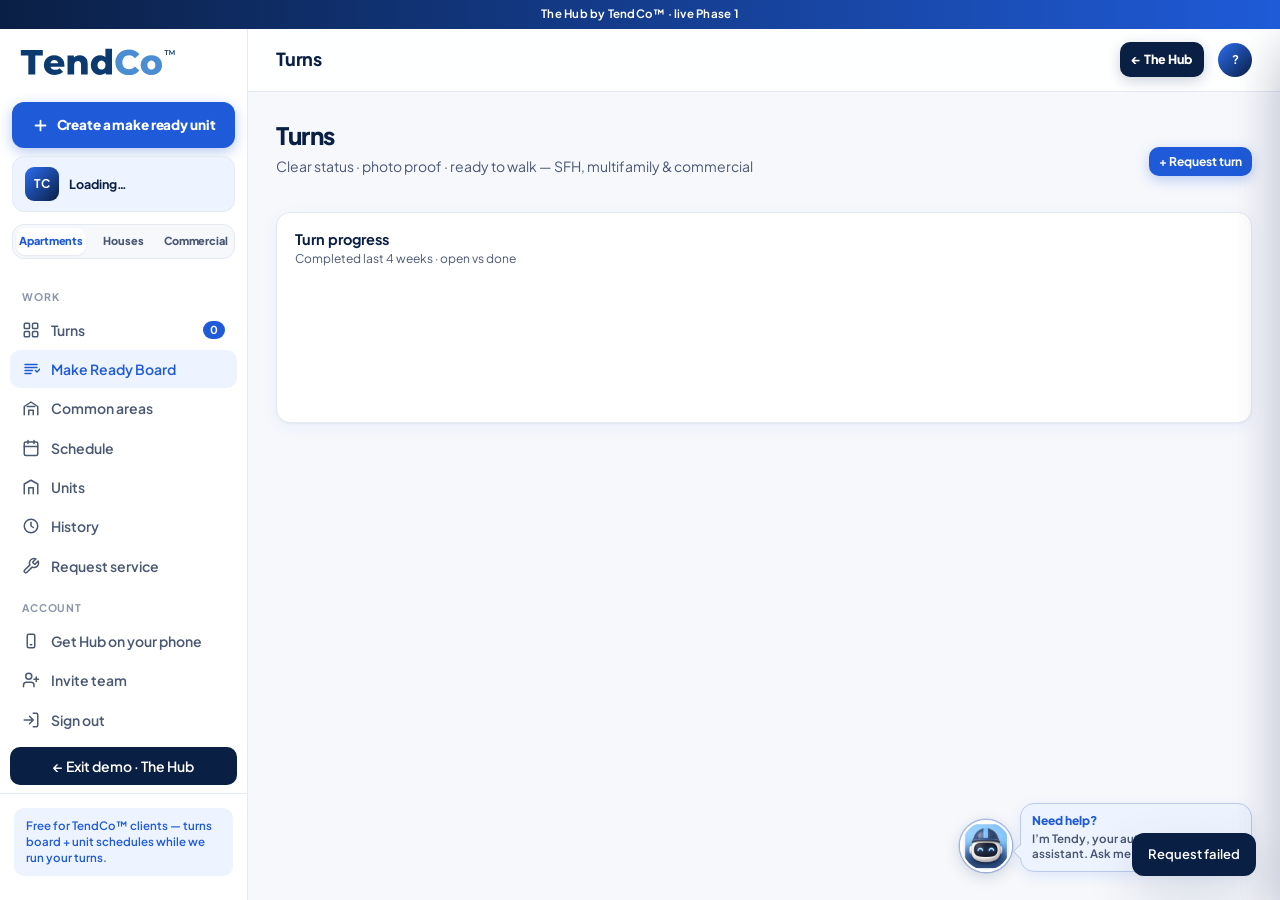
==== commit 042c18d9: "Show the Houses board on the first paint of #houses Deep links waited on the apartments board reques" ====
--- a/public/portal/app.html
+++ b/public/portal/app.html
@@ -12,13 +12,13 @@
 <meta name="apple-mobile-web-app-capable" content="yes">
 <meta name="apple-mobile-web-app-status-bar-style" content="black-translucent">
 <meta name="apple-mobile-web-app-title" content="TendCo Hub">
-<link rel="manifest" href="manifest.webmanifest?v=20261027curb2">
+<link rel="manifest" href="manifest.webmanifest?v=20261027hash1">
 <link rel="apple-touch-icon" href="assets/icons/apple-touch-icon.png">
 <link rel="preconnect" href="https://fonts.googleapis.com">
 <link rel="preconnect" href="https://fonts.gstatic.com" crossorigin>
 <link href="https://fonts.googleapis.com/css2?family=Plus+Jakarta+Sans:wght@400;500;600;700;800&display=swap" rel="stylesheet">
-<link rel="stylesheet" href="assets/vendor/leaflet/leaflet.css?v=20261027curb2">
-<link rel="stylesheet" href="assets/portal.css?v=20261027curb2">
+<link rel="stylesheet" href="assets/vendor/leaflet/leaflet.css?v=20261027hash1">
+<link rel="stylesheet" href="assets/portal.css?v=20261027hash1">
 <link rel="icon" href="assets/icons/icon-192.png" type="image/png">
 </head>
 <body>
@@ -95,6 +95,42 @@
       <a class="exit-demo" href="/turn-board/" id="exit-demo-top" title="Back to The Hub">← The Hub</a>
       <div class="avatar" id="avatar" title="">?</div>
     </header>
+
+    <script>
+    /* Apply a houses deep link before the Turns section is parsed, so first paint
+       is not the apartments board while /board is still in flight. */
+    (function () {
+      var h = (location.hash || '').replace(/^#/, '').split('/')[0];
+      var titles = { houses: 'Address board', 'houses-map': 'House map', 'houses-routes': 'House routes' };
+      if (!titles[h]) return;
+      document.documentElement.setAttribute('data-boot-view', h);
+      var title = document.getElementById('top-title');
+      if (title) title.textContent = titles[h];
+      document.body.classList.add('portfolio-houses');
+      document.querySelectorAll('[data-portfolio]').forEach(function (btn) {
+        var on = btn.getAttribute('data-portfolio') === 'sfh';
+        btn.classList.toggle('on', on);
+        btn.setAttribute('aria-selected', on ? 'true' : 'false');
+      });
+      var sel = document.getElementById('property-mode-app');
+      if (sel) sel.value = 'sfh';
+      var mf = document.getElementById('nav-mf');
+      var hs = document.getElementById('nav-hs');
+      if (mf) mf.classList.add('hidden');
+      if (hs) hs.classList.remove('hidden');
+      var navCreate = document.getElementById('btn-nav-create-mr');
+      var navAdd = document.getElementById('btn-nav-add-house');
+      var topCreate = document.getElementById('btn-top-create-mr');
+      var topAdd = document.getElementById('btn-top-add-house');
+      if (navCreate) navCreate.classList.add('hidden');
+      if (navAdd) navAdd.classList.remove('hidden');
+      if (topCreate) topCreate.classList.add('hidden');
+      if (topAdd) topAdd.classList.remove('hidden');
+      document.querySelectorAll('.nav a[data-view]').forEach(function (a) {
+        a.classList.toggle('on', a.getAttribute('data-view') === h);
+      });
+    })();
+    </script>
 
     <div class="content">
       <section class="view" id="view-turns">
@@ -907,11 +943,11 @@
     <button class="btn pri sm hidden" type="button" id="pwa-install">Install</button>
   </div>
 </div>
-<script src="assets/vendor/leaflet/leaflet.js?v=20261027curb2"></script>
-<script src="assets/app.js?v=20261027curb2"></script>
-<script src="assets/maps-config.js?v=20261027curb2"></script>
-<script src="assets/houses.js?v=20261027curb2"></script>
-<script src="assets/pwa.js?v=20261027curb2"></script>
-<script src="assets/tendy.js?v=20261027curb2"></script>
+<script src="assets/vendor/leaflet/leaflet.js?v=20261027hash1"></script>
+<script src="assets/app.js?v=20261027hash1"></script>
+<script src="assets/maps-config.js?v=20261027hash1"></script>
+<script src="assets/houses.js?v=20261027hash1"></script>
+<script src="assets/pwa.js?v=20261027hash1"></script>
+<script src="assets/tendy.js?v=20261027hash1"></script>
 </body>
 </html>
--- a/public/portal/assets/portal.css
+++ b/public/portal/assets/portal.css
@@ -160,6 +160,21 @@
 .toast.on{display:block}
 @keyframes tin{from{opacity:0;transform:translateY(12px)}to{opacity:1;transform:none}}
 .hidden{display:none!important}
+/* Deep link #houses / #houses-map / #houses-routes — hide Turns before app.js
+   finishes the board request. showView() drops data-boot-view once it routes. */
+html[data-boot-view] #view-turns,
+html[data-boot-view] #view-make-ready,
+html[data-boot-view] #view-common-areas,
+html[data-boot-view] #view-schedule,
+html[data-boot-view] #view-units,
+html[data-boot-view] #view-history,
+html[data-boot-view] #view-service,
+html[data-boot-view] #view-houses,
+html[data-boot-view] #view-houses-map,
+html[data-boot-view] #view-houses-routes{display:none!important}
+html[data-boot-view="houses"] #view-houses,
+html[data-boot-view="houses-map"] #view-houses-map,
+html[data-boot-view="houses-routes"] #view-houses-routes{display:block!important}
 
 /* KPI mini chart */
 .kpi-chart{display:grid;grid-template-columns:repeat(4,1fr);gap:14px;align-items:end;min-height:120px;padding:8px 4px 4px}
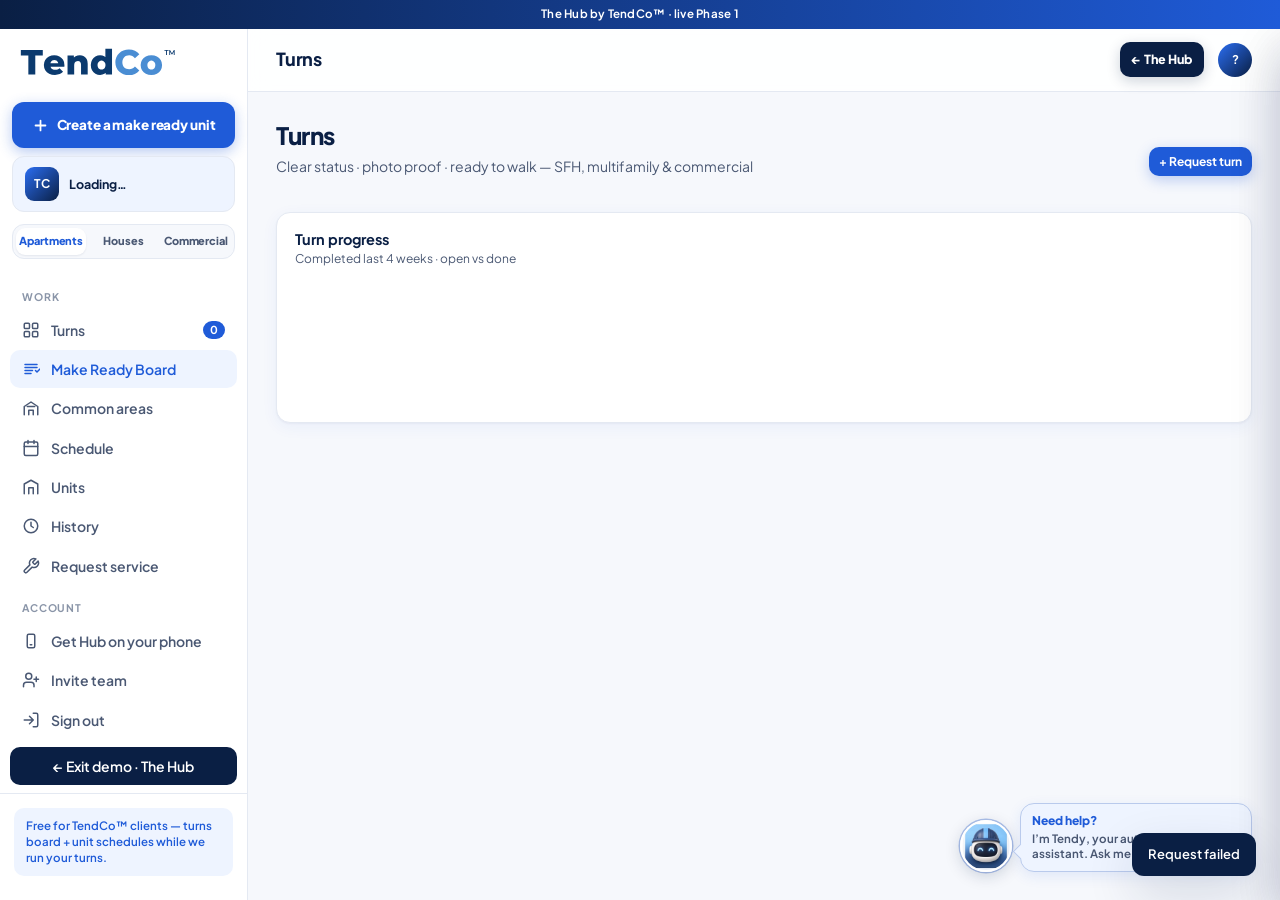
==== commit a6b1ee7f: "Ship create12 make-ready scheduling on the Hub preview. Keys from 3:00 PM, a day hour grid with pref" ====
--- a/public/portal/app.html
+++ b/public/portal/app.html
@@ -12,13 +12,13 @@
 <meta name="apple-mobile-web-app-capable" content="yes">
 <meta name="apple-mobile-web-app-status-bar-style" content="black-translucent">
 <meta name="apple-mobile-web-app-title" content="TendCo Hub">
-<link rel="manifest" href="manifest.webmanifest?v=20261027hash1">
+<link rel="manifest" href="manifest.webmanifest?v=20261027create12">
 <link rel="apple-touch-icon" href="assets/icons/apple-touch-icon.png">
 <link rel="preconnect" href="https://fonts.googleapis.com">
 <link rel="preconnect" href="https://fonts.gstatic.com" crossorigin>
 <link href="https://fonts.googleapis.com/css2?family=Plus+Jakarta+Sans:wght@400;500;600;700;800&display=swap" rel="stylesheet">
-<link rel="stylesheet" href="assets/vendor/leaflet/leaflet.css?v=20261027hash1">
-<link rel="stylesheet" href="assets/portal.css?v=20261027hash1">
+<link rel="stylesheet" href="assets/vendor/leaflet/leaflet.css?v=20261027create12">
+<link rel="stylesheet" href="assets/portal.css?v=20261027create12">
 <link rel="icon" href="assets/icons/icon-192.png" type="image/png">
 </head>
 <body>
@@ -943,11 +943,11 @@
     <button class="btn pri sm hidden" type="button" id="pwa-install">Install</button>
   </div>
 </div>
-<script src="assets/vendor/leaflet/leaflet.js?v=20261027hash1"></script>
-<script src="assets/app.js?v=20261027hash1"></script>
-<script src="assets/maps-config.js?v=20261027hash1"></script>
-<script src="assets/houses.js?v=20261027hash1"></script>
-<script src="assets/pwa.js?v=20261027hash1"></script>
-<script src="assets/tendy.js?v=20261027hash1"></script>
+<script src="assets/vendor/leaflet/leaflet.js?v=20261027create12"></script>
+<script src="assets/app.js?v=20261027create12"></script>
+<script src="assets/maps-config.js?v=20261027create12"></script>
+<script src="assets/houses.js?v=20261027create12"></script>
+<script src="assets/pwa.js?v=20261027create12"></script>
+<script src="assets/tendy.js?v=20261027create12"></script>
 </body>
 </html>
--- a/public/portal/assets/portal.css
+++ b/public/portal/assets/portal.css
@@ -1312,3 +1312,146 @@
 .pwa-steps + .pwa-note{margin-top:10px}
 .pwa-sheet-actions{display:flex;gap:8px;justify-content:flex-end;margin-top:16px}
 #pwa-sheet[hidden],#pwa-sheet-bg[hidden]{display:none!important}
+
+/* create12 — keys window, hour grid, in-house, vendor email, color approval */
+.keys-note{
+  display:flex;flex-direction:column;gap:2px;
+  margin:0 0 10px;padding:10px 12px;border-radius:12px;
+  background:linear-gradient(180deg,var(--blue-50),#fff);
+  border:1.5px solid color-mix(in srgb,var(--blue) 28%,var(--border));
+  color:var(--navy);
+}
+.keys-note b{font-size:12.5px;font-weight:800;letter-spacing:-.01em}
+.keys-note span{font-size:12.5px;font-weight:650;line-height:1.4;color:var(--muted)}
+.keys-note.warn{
+  background:var(--amber-bg);
+  border-color:color-mix(in srgb,var(--amber) 42%,var(--border));
+}
+.keys-note.warn b,.keys-note.warn span{color:var(--amber)}
+.slot-block{margin-top:8px}
+.slot-k{
+  font-size:10.5px;font-weight:800;letter-spacing:.04em;text-transform:uppercase;
+  color:var(--faint);margin-bottom:6px;
+}
+.slot-pick{display:flex;flex-wrap:wrap;gap:6px}
+.slot-btn{
+  flex:1 1 96px;text-align:left;cursor:pointer;color:var(--navy);
+  border:1.5px solid var(--border);background:#fff;border-radius:12px;padding:8px 10px;
+}
+.slot-btn b{display:block;font-size:12.5px;font-weight:800}
+.slot-btn small{display:block;margin-top:1px;font-size:10.5px;font-weight:650;color:var(--muted)}
+.slot-btn.on{
+  border-color:var(--blue);background:var(--blue-50);
+  box-shadow:0 0 0 3px rgba(31,91,216,.12);
+}
+.slot-btn.on small{color:var(--blue)}
+.hour-pick{display:flex;flex-wrap:wrap;gap:4px;margin-top:6px}
+.hour-btn{
+  min-width:34px;height:30px;padding:0 6px;border-radius:8px;cursor:pointer;
+  border:1.5px solid var(--border);background:#fff;
+  font-size:11px;font-weight:800;color:var(--navy);
+}
+.hour-btn.keys{background:color-mix(in srgb,var(--blue-50) 70%,#fff)}
+.hour-btn.on{background:var(--blue);border-color:var(--blue);color:#fff}
+.ih-badge,.email-badge,.color-badge{
+  display:inline-flex;align-items:center;flex-shrink:0;
+  font-size:10.5px;font-weight:800;letter-spacing:.01em;
+  padding:2px 8px;border-radius:999px;line-height:1.3;
+}
+.ih-badge{background:color-mix(in srgb,var(--green) 14%,#fff);color:var(--green)}
+.ih-badge.vendor{background:color-mix(in srgb,#64748B 12%,#fff);color:#475569}
+.color-badge.wait,.email-badge.sent,.svc-status.colorwait{background:var(--amber-bg);color:var(--amber)}
+.color-badge.ok,.email-badge.viewed{background:var(--green-bg);color:var(--green)}
+.email-badge.unsent{background:var(--bg);color:var(--faint);border:1px solid var(--border)}
+.svc-badges,.d-svc-badges{display:flex;flex-wrap:wrap;gap:4px;margin-top:6px}
+.d-svc-badges:empty,.svc-badges:empty{display:none}
+.color-approve{
+  display:flex;flex-wrap:wrap;align-items:center;gap:8px;
+  margin:0 0 10px;padding:10px 12px;border-radius:12px;
+  background:var(--amber-bg);border:1.5px solid color-mix(in srgb,var(--amber) 35%,var(--border));
+}
+.color-approve .d-hint{margin:0;flex:1 1 180px;color:var(--amber)}
+.color-by{font-size:12px;font-weight:750;color:var(--green)}
+.email-handoff{
+  margin:8px 0 10px;padding:10px 12px;border-radius:12px;
+  background:#fff;border:1.5px solid var(--border);
+}
+.email-handoff-h{
+  display:flex;flex-wrap:wrap;gap:6px;align-items:center;
+  font-size:12.5px;font-weight:800;color:var(--navy);margin-bottom:6px;
+}
+.handoff-copy{font-size:12.5px;font-weight:650;color:var(--muted);line-height:1.45;margin:0 0 8px}
+.handoff-onsite{
+  display:flex;align-items:center;gap:6px;flex-wrap:wrap;
+  margin:8px 0;font-size:12.5px;font-weight:700;color:var(--muted);
+}
+.email-actions{display:flex;flex-wrap:wrap;gap:6px}
+.email-actions button:disabled,
+.d-svc-actions .btn:disabled,
+.svc-confirm button:disabled,
+.d-svc-confirm button:disabled{opacity:.45;cursor:not-allowed;transform:none;box-shadow:none}
+.svc-row.svc-colorwait{border-color:color-mix(in srgb,var(--amber) 45%,var(--border))}
+.mrw-pipe-chip.colorwait{border-color:color-mix(in srgb,var(--amber) 45%,var(--border));color:var(--amber)}
+.mrw-pipe-chip.colorwait b{background:var(--amber)}
+.svc-pipe-mini .svc-pipe-btn{
+  display:inline-flex;align-items:center;flex-wrap:wrap;gap:4px;white-space:normal;text-align:left;
+}
+.svc-pipe-mini .svc-pipe-btn.colorwait{background:var(--amber-bg);border-color:transparent;color:var(--amber)}
+.d-sched-svc-label{display:flex;flex-wrap:wrap;align-items:center;gap:4px}
+.d-sched-svc.colorwait{border-color:color-mix(in srgb,var(--amber) 45%,var(--border));background:color-mix(in srgb,var(--amber) 8%,#fff)}
+.vendor-replace{display:flex;gap:8px;align-items:center}
+.cal-mode-day .cal-grid{display:block}
+.cal-day-board{
+  background:#fff;border:1.5px solid var(--border);border-radius:16px;padding:14px 14px 8px;
+  box-shadow:var(--shadow);
+}
+.cal-day-board-h{
+  display:flex;justify-content:space-between;gap:10px;align-items:flex-start;flex-wrap:wrap;margin-bottom:8px;
+}
+.cal-day-board .num{
+  font-size:16px;font-weight:800;color:var(--navy);display:flex;align-items:center;gap:8px;
+}
+.cal-day-board .num .dow-m{display:inline;font-size:13px;font-weight:700;color:var(--muted)}
+.slot-legend{display:flex;flex-wrap:wrap;gap:6px}
+.slot-legend .lg{
+  font-size:11px;font-weight:800;padding:3px 8px;border-radius:999px;border:1px solid var(--border);color:var(--navy);
+}
+.slot-legend .morning{background:#fff}
+.slot-legend .afternoon{background:var(--bg);color:var(--muted)}
+.slot-legend .keys{background:var(--blue-50);color:var(--blue);border-color:color-mix(in srgb,var(--blue) 30%,var(--border))}
+.hour-grid{display:flex;flex-direction:column;border-top:1px solid var(--border);margin-top:4px}
+.hour-row{
+  display:grid;grid-template-columns:72px 1fr;min-height:44px;
+  border-bottom:1px solid color-mix(in srgb,var(--border) 85%,transparent);
+}
+.hour-row.band-morning{background:#fff}
+.hour-row.band-afternoon{background:color-mix(in srgb,var(--bg) 70%,#fff)}
+.hour-row.band-keys{background:color-mix(in srgb,var(--blue-50) 62%,#fff)}
+.hour-row.keys-start{box-shadow:inset 0 2px 0 var(--blue)}
+.hour-lab{font-size:11px;font-weight:800;color:var(--muted);padding:10px 8px 0 2px}
+.hour-row.band-keys .hour-lab{color:var(--blue)}
+.hour-slots{padding:6px 4px 8px;display:flex;flex-direction:column;gap:4px;min-width:0}
+.hour-keys-mark{
+  font-size:10px;font-weight:800;letter-spacing:.04em;text-transform:uppercase;color:var(--blue);margin:0 0 2px;
+}
+.hour-empty{display:block;min-height:10px}
+.hour-unslot{
+  margin:0 0 10px;padding:8px 10px;border-radius:12px;
+  background:var(--bg);border:1px dashed var(--border);
+}
+.hour-unslot-h{
+  font-size:10.5px;font-weight:800;letter-spacing:.04em;text-transform:uppercase;color:var(--faint);margin-bottom:6px;
+}
+.hour-unslot .chips,.hour-slots .chips{display:flex;flex-direction:column;gap:6px}
+.hour-slots .cal-chip,.hour-unslot .cal-chip{
+  white-space:normal;height:auto;align-items:center;flex-wrap:wrap;
+  font-size:13px;min-height:40px;padding:8px 10px;border-radius:12px;
+}
+.hour-slots .cal-chip-txt,.hour-unslot .cal-chip-txt{white-space:normal}
+.cal-chip.keys-early{box-shadow:inset 0 0 0 1.5px color-mix(in srgb,var(--amber) 60%,transparent)}
+.cal-item b .ih-badge,.cal-item b .email-badge{margin-left:6px}
+@media (max-width:720px){
+  .hour-row{grid-template-columns:56px 1fr}
+  .hour-slots .cal-chip,.hour-unslot .cal-chip{font-size:12.5px;min-height:44px}
+  .slot-btn{flex-basis:100%}
+}
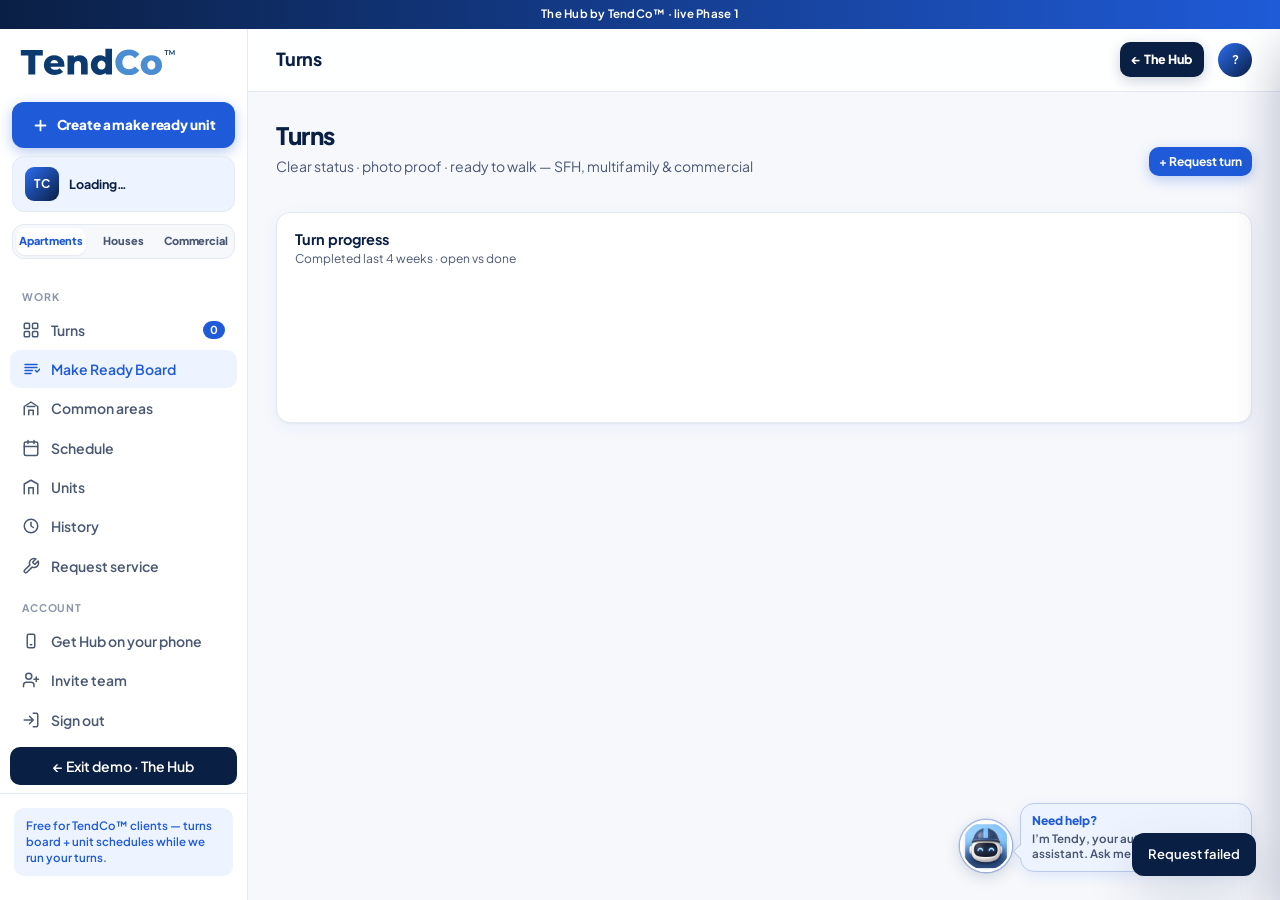
==== commit d567caea: "Add residential house profiles on top of the phone agenda. Keep the make-ready Schedule agenda and t" ====
--- a/public/portal/app.html
+++ b/public/portal/app.html
@@ -12,13 +12,13 @@
 <meta name="apple-mobile-web-app-capable" content="yes">
 <meta name="apple-mobile-web-app-status-bar-style" content="black-translucent">
 <meta name="apple-mobile-web-app-title" content="TendCo Hub">
-<link rel="manifest" href="manifest.webmanifest?v=20261027create12">
+<link rel="manifest" href="manifest.webmanifest?v=20261027residential1">
 <link rel="apple-touch-icon" href="assets/icons/apple-touch-icon.png">
 <link rel="preconnect" href="https://fonts.googleapis.com">
 <link rel="preconnect" href="https://fonts.gstatic.com" crossorigin>
 <link href="https://fonts.googleapis.com/css2?family=Plus+Jakarta+Sans:wght@400;500;600;700;800&display=swap" rel="stylesheet">
-<link rel="stylesheet" href="assets/vendor/leaflet/leaflet.css?v=20261027create12">
-<link rel="stylesheet" href="assets/portal.css?v=20261027create12">
+<link rel="stylesheet" href="assets/vendor/leaflet/leaflet.css?v=20261027residential1">
+<link rel="stylesheet" href="assets/portal.css?v=20261027residential1">
 <link rel="icon" href="assets/icons/icon-192.png" type="image/png">
 </head>
 <body>
@@ -448,13 +448,14 @@
         <div class="page-h">
           <div>
             <h2>Address board</h2>
-            <p id="hs-board-sub">Street addresses only — houses are not units.</p>
+            <p id="hs-board-sub">One engineer oversees several homes. Open a house for every service and its calendar.</p>
           </div>
           <div class="r">
             <button class="btn pri sm" type="button" id="btn-hs-add">+ Add a house</button>
           </div>
         </div>
         <div id="hs-filters-board"></div>
+        <div id="hs-span-board"></div>
         <div id="hs-board"></div>
       </section>
 
@@ -462,16 +463,18 @@
         <div class="page-h">
           <div>
             <h2>House map</h2>
-            <p id="hs-map-sub">One pin per address. Homes in the same area cluster so a crew can work the neighborhood.</p>
+            <p id="hs-map-sub">Every address stays on the map. A day, week, or month highlights the houses booked then.</p>
           </div>
         </div>
         <div id="hs-filters-map"></div>
+        <div id="hs-span-map"></div>
         <div class="hs-map-layout">
           <div class="hs-map-wrap">
             <div id="hs-map" role="region" aria-label="Map of house addresses"></div>
             <p class="hs-map-fallback" id="hs-map-fallback" hidden>Map could not start. Addresses are still listed beside it.</p>
             <div class="hs-legend" aria-hidden="true">
               <span><i class="hs-leg-pin"></i> Address</span>
+              <span><i class="hs-leg-hit"></i> Booked in the selected range</span>
               <span><i class="hs-leg-cluster"></i> Area cluster</span>
               <span><i class="hs-leg-route"></i> Route order</span>
             </div>
@@ -850,7 +853,7 @@
 </div>
 
 <div class="drawer-bg" id="house-drawer-bg"></div>
-<aside class="drawer" id="house-drawer" aria-hidden="true" aria-label="House">
+<aside class="drawer" id="house-drawer" aria-hidden="true" aria-label="House profile">
   <div class="drawer-h">
     <div>
       <h3 id="hs-d-title">Address</h3>
@@ -943,11 +946,11 @@
     <button class="btn pri sm hidden" type="button" id="pwa-install">Install</button>
   </div>
 </div>
-<script src="assets/vendor/leaflet/leaflet.js?v=20261027create12"></script>
-<script src="assets/app.js?v=20261027create12"></script>
-<script src="assets/maps-config.js?v=20261027create12"></script>
-<script src="assets/houses.js?v=20261027create12"></script>
-<script src="assets/pwa.js?v=20261027create12"></script>
-<script src="assets/tendy.js?v=20261027create12"></script>
+<script src="assets/vendor/leaflet/leaflet.js?v=20261027residential1"></script>
+<script src="assets/app.js?v=20261027residential1"></script>
+<script src="assets/maps-config.js?v=20261027residential1"></script>
+<script src="assets/houses.js?v=20261027residential1"></script>
+<script src="assets/pwa.js?v=20261027residential1"></script>
+<script src="assets/tendy.js?v=20261027residential1"></script>
 </body>
 </html>
--- a/public/portal/assets/portal.css
+++ b/public/portal/assets/portal.css
@@ -1218,6 +1218,7 @@
 .hs-legend{display:flex;flex-wrap:wrap;gap:14px;margin-top:8px;color:var(--muted);font-size:12px;font-weight:700}
 .hs-legend i{display:inline-block;width:12px;height:12px;border-radius:50%;margin-right:6px;vertical-align:-1px;border:2px solid #fff;box-shadow:0 1px 3px rgba(10,31,68,.25)}
 .hs-leg-pin{background:var(--blue)}
+.hs-leg-hit{background:#B45309}
 .hs-leg-cluster{background:var(--navy);border-radius:4px}
 .hs-leg-route{background:#fff;border:2px solid var(--navy)}
 .hs-side{padding:14px 14px 16px;max-height:min(68vh,640px);overflow:auto}
@@ -1247,6 +1248,9 @@
 .hs-pin{width:14px;height:14px;border-radius:50%;background:#1F5BD8;border:2px solid #fff;box-shadow:0 2px 6px rgba(10,31,68,.35)}
 .hs-pin.on{width:18px;height:18px;margin:-2px;background:#0A1F44}
 .hs-pin.done{background:#8A95A8}
+.hs-pin.hit{width:18px;height:18px;background:#B45309;box-shadow:0 0 0 4px rgba(180,83,9,.35)}
+.hs-pin.hit.on{background:#0A1F44;box-shadow:0 0 0 4px rgba(31,91,216,.35)}
+.hs-pin.dim{background:#C5CEDD;box-shadow:none;opacity:.45}
 .hs-numpin{width:26px;height:26px;border-radius:50%;background:#0A1F44;color:#fff;display:grid;place-items:center;font-size:11px;font-weight:800;border:2px solid #fff;box-shadow:0 3px 10px rgba(10,31,68,.28)}
 .hs-numpin.on{background:#1F5BD8}
 .hs-cluster{width:48px;height:48px;border-radius:50%;background:#0A1F44;color:#fff;display:flex;align-items:center;justify-content:center;border:3px solid #fff;box-shadow:0 6px 16px rgba(10,31,68,.28);cursor:pointer}
@@ -1284,10 +1288,66 @@
   .hs-side{max-height:none;position:static}
   #hs-map{min-height:380px;height:62vh}
 }
+#house-drawer{width:min(760px,100%)}
+.hs-jump{color:var(--blue);font-weight:800;text-decoration:underline}
+.hs-jump:hover{color:var(--navy)}
+.hs-row.in-span{box-shadow:inset 3px 0 0 var(--blue)}
+.hs-span{display:flex;flex-wrap:wrap;gap:10px 14px;align-items:center;justify-content:space-between;background:#fff;border:1px solid var(--border);border-radius:14px;padding:10px 12px;margin:0 0 14px}
+.hs-span b{display:block;font-size:13px;font-weight:800}
+.hs-span span{display:block;color:var(--muted);font-size:12px;font-weight:650;margin-top:2px}
+.hs-prof-head{display:grid;grid-template-columns:minmax(180px,220px) minmax(0,1fr);gap:14px;align-items:start;margin-bottom:8px}
+.hs-prof-top{display:flex;flex-wrap:wrap;gap:8px;align-items:center;margin-bottom:8px}
+.hs-eng{font-size:12px;font-weight:800;color:var(--navy);background:var(--blue-50);border-radius:999px;padding:3px 9px}
+.hs-prof-lead{font-size:13px;font-weight:650;color:var(--navy);line-height:1.45;margin-bottom:6px}
+.hs-flip{font-size:12.5px;font-weight:800;color:var(--muted);margin-bottom:8px}
+.hs-tl{margin:8px 0 16px}
+.hs-tl h4,.hs-cal h4{font-size:13px;font-weight:800;letter-spacing:.04em;text-transform:uppercase;color:var(--faint);margin-bottom:4px}
+.hs-tl-sum{font-size:12.5px;color:var(--muted);font-weight:650;margin-bottom:8px}
+.hs-tl-day{display:grid;grid-template-columns:92px minmax(0,1fr);gap:10px;align-items:start;padding:10px 8px;border-top:1px solid var(--border)}
+.hs-tl-day.on{background:var(--blue-50);border-radius:12px;border-top-color:transparent}
+.hs-tl-day.overlap{background:#FFF8EF}
+.hs-tl-day.overlap.on{background:#FFF1DE;box-shadow:inset 0 0 0 1px rgba(180,83,9,.35)}
+.hs-tl-date{display:flex;flex-direction:column;align-items:flex-start;text-align:left;padding:2px 0;font-weight:800;color:var(--navy)}
+button.hs-tl-date{cursor:pointer;border-radius:8px}
+button.hs-tl-date:hover{color:var(--blue)}
+.hs-tl-date span{font-size:12px;font-weight:700;color:var(--muted)}
+.hs-tl-lanes{display:flex;flex-wrap:wrap;gap:8px}
+.hs-tl-day.overlap .hs-tl-lanes{display:grid;grid-template-columns:repeat(auto-fit,minmax(160px,1fr))}
+.hs-lane{flex:1 1 180px;border:1px solid var(--border);border-left-width:3px;border-radius:12px;padding:8px 10px;background:#fff}
+.hs-lane[data-kind="inhouse"]{border-left-color:var(--blue)}
+.hs-lane[data-kind="vendor"]{border-left-color:var(--amber)}
+.hs-lane header{display:flex;justify-content:space-between;gap:8px;align-items:flex-start}
+.hs-lane b{font-size:13px;font-weight:800}
+.hs-lane p{font-size:12.5px;font-weight:750;margin-top:3px}
+.hs-lane small{display:block;margin-top:2px;color:var(--faint);font-size:11px;font-weight:800;letter-spacing:.03em;text-transform:uppercase}
+.hs-tl-flag{grid-column:1 / -1;font-size:11.5px;font-weight:800;color:var(--amber)}
+.hs-cal{margin:4px 0 14px}
+.hs-cal-h{display:flex;flex-wrap:wrap;gap:8px;align-items:center;justify-content:space-between;margin-bottom:6px}
+.hs-cal-nav{display:flex;align-items:center;gap:4px}
+.hs-cal-nav strong{font-size:14px;font-weight:800;min-width:9.5em;text-align:center}
+.hs-cal-nav .ibtn{width:32px;height:32px;font-size:18px;font-weight:800}
+.hs-cal-note{font-size:12px;color:var(--muted);font-weight:650;line-height:1.4;margin-bottom:8px}
+.hs-cal-dow,.hs-cal-grid{display:grid;grid-template-columns:repeat(7,minmax(0,1fr));gap:3px}
+.hs-cal-dow span{text-align:center;font-size:10px;font-weight:800;color:var(--faint);letter-spacing:.04em;text-transform:uppercase}
+.hs-cal-cell{min-height:42px;border-radius:8px;border:1px solid var(--border);background:#fff;display:flex;flex-direction:column;align-items:center;justify-content:center;gap:2px;padding:3px 1px;font-weight:750}
+.hs-cal-cell b{font-size:12px;font-weight:800}
+.hs-cal-cell.has{background:var(--blue-50);border-color:var(--blue-100)}
+.hs-cal-cell.multi{background:#FFF4E5;border-color:#F3D7B0}
+.hs-cal-cell.in-span{box-shadow:inset 0 0 0 1px var(--blue)}
+.hs-cal-cell.on{background:var(--blue);border-color:var(--blue);color:#fff}
+.hs-cal-cell.on .hs-cal-dots i{background:#fff}
+.hs-cal-dots{display:flex;gap:2px;align-items:center;min-height:8px}
+.hs-cal-dots i{width:5px;height:5px;border-radius:50%;background:var(--blue)}
+.hs-cal-cell.multi .hs-cal-dots i{background:var(--amber)}
+.hs-cal-dots em{font-style:normal;font-size:9px;font-weight:800}
+.hs-cal-map .hs-cal-cell{min-height:34px}
+.hs-cal-pad{min-height:8px}
 @media (max-width:720px){
   .hs-row{grid-template-columns:1fr auto;align-items:start}
   .hs-row-job{grid-column:1 / -1}
   .hs-curb-link{margin-left:0}
+  .hs-prof-head{grid-template-columns:1fr}
+  .hs-tl-day{grid-template-columns:1fr}
 }
 
 /* PWA — Get Hub on your phone, beside Invite team */
@@ -1449,7 +1509,56 @@
 }
 .hour-slots .cal-chip-txt,.hour-unslot .cal-chip-txt{white-space:normal}
 .cal-chip.keys-early{box-shadow:inset 0 0 0 1.5px color-mix(in srgb,var(--amber) 60%,transparent)}
+.keys-badge{
+  display:inline-flex;align-items:center;flex-shrink:0;
+  font-size:10.5px;font-weight:800;letter-spacing:.01em;
+  padding:2px 8px;border-radius:999px;line-height:1.3;
+  background:var(--amber-bg);color:var(--amber);
+}
 .cal-item b .ih-badge,.cal-item b .email-badge{margin-left:6px}
+
+/* Phone agenda — make-ready Schedule month/week only. Day stays the hour grid. Houses is unchanged. */
+.cal-mode-agenda.cal-card{overflow:visible}
+.cal-mode-agenda .cal-weekdays{display:none}
+.cal-mode-agenda .cal-grid{display:block;padding:0 12px 16px}
+.cal-mode-agenda .cal-day-panel{display:none}
+.cal-agenda{display:flex;flex-direction:column;gap:8px}
+.agenda-lead{font-size:12.5px;font-weight:650;color:var(--muted);line-height:1.4;padding:2px 2px 6px}
+.agenda-day{
+  border:1px solid var(--border);border-radius:14px;background:#fff;overflow:visible;
+  scroll-margin-top:108px;
+}
+.agenda-day.today{border-color:var(--blue);box-shadow:0 0 0 3px rgba(31,91,216,.12)}
+.agenda-day.selected:not(.today){border-color:color-mix(in srgb,var(--blue) 55%,var(--border))}
+.agenda-day.sun-off{background:color-mix(in srgb,var(--bg) 85%,#fff)}
+.agenda-day-h{
+  width:100%;display:flex;align-items:center;gap:8px;
+  padding:10px 12px;text-align:left;background:var(--bg);min-height:52px;
+  position:sticky;top:92px;z-index:2;
+}
+.agenda-day.today .agenda-day-h{background:linear-gradient(180deg,var(--blue-50),#fff)}
+.agenda-dow{font-size:11px;font-weight:800;letter-spacing:.04em;text-transform:uppercase;color:var(--faint);width:34px;flex:0 0 auto}
+.agenda-day.today .agenda-dow,.agenda-day.today .agenda-num{color:var(--blue)}
+.agenda-num{font-size:20px;font-weight:800;letter-spacing:-.03em;color:var(--navy);width:28px;flex:0 0 auto;line-height:1}
+.agenda-meta{flex:1;min-width:0;font-size:12.5px;font-weight:650;color:var(--muted)}
+.agenda-go{color:var(--blue);display:grid;place-items:center;flex:0 0 auto}
+.agenda-go .i{width:16px;height:16px}
+.agenda-items{display:flex;flex-direction:column;gap:6px;padding:8px 10px 10px}
+.agenda-row{display:grid;grid-template-columns:68px minmax(0,1fr);gap:8px;align-items:start}
+.agenda-when{font-size:12px;font-weight:800;color:var(--navy);padding-top:14px;line-height:1.2}
+.agenda-when.early{color:var(--amber)}
+.agenda-when.muted{color:var(--faint);font-weight:700}
+.agenda-empty{padding:4px 12px 12px;font-size:13px;color:var(--faint);font-weight:650}
+.agenda-oncall{padding:0 12px 10px}
+.agenda-oncall .cal-oncall-set{
+  border:0;background:transparent;color:var(--blue);font-size:13px;font-weight:800;
+  padding:8px 0;min-height:44px;cursor:pointer;text-align:left;
+}
+.cal-mode-agenda .cal-chip{
+  white-space:normal;height:auto;align-items:flex-start;flex-wrap:wrap;
+  font-size:13.5px;min-height:48px;padding:10px 12px;border-radius:12px;
+}
+.cal-mode-agenda .cal-chip-txt{white-space:normal}
 @media (max-width:720px){
   .hour-row{grid-template-columns:56px 1fr}
   .hour-slots .cal-chip,.hour-unslot .cal-chip{font-size:12.5px;min-height:44px}
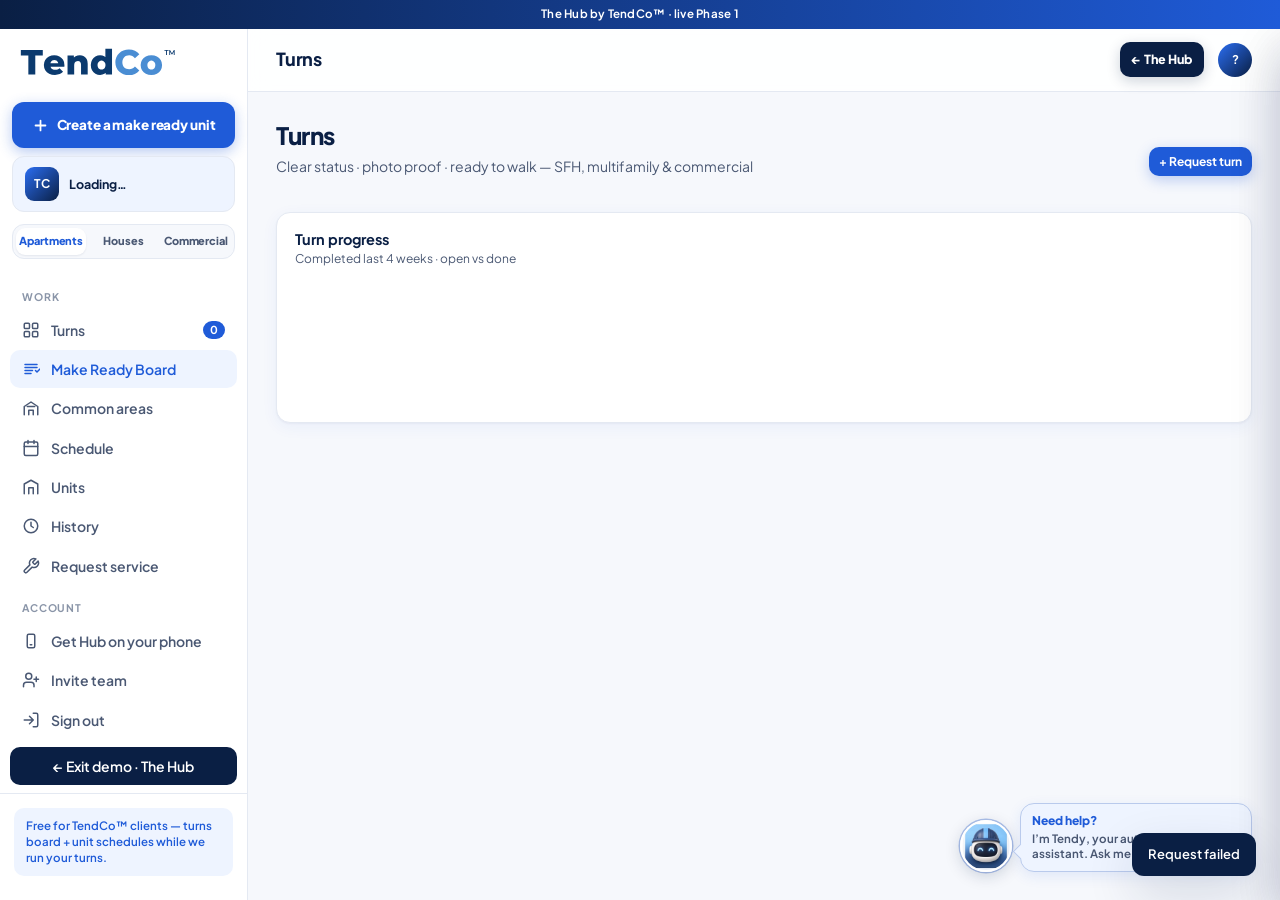
==== commit ea7e9892: "Phone agenda for make-ready Schedule (#6) Month and week become a time-sorted list at 768px and belo" ====
--- a/public/portal/app.html
+++ b/public/portal/app.html
@@ -12,13 +12,13 @@
 <meta name="apple-mobile-web-app-capable" content="yes">
 <meta name="apple-mobile-web-app-status-bar-style" content="black-translucent">
 <meta name="apple-mobile-web-app-title" content="TendCo Hub">
-<link rel="manifest" href="manifest.webmanifest?v=20261027residential1">
+<link rel="manifest" href="manifest.webmanifest?v=20261027mobileAgenda">
 <link rel="apple-touch-icon" href="assets/icons/apple-touch-icon.png">
 <link rel="preconnect" href="https://fonts.googleapis.com">
 <link rel="preconnect" href="https://fonts.gstatic.com" crossorigin>
 <link href="https://fonts.googleapis.com/css2?family=Plus+Jakarta+Sans:wght@400;500;600;700;800&display=swap" rel="stylesheet">
-<link rel="stylesheet" href="assets/vendor/leaflet/leaflet.css?v=20261027residential1">
-<link rel="stylesheet" href="assets/portal.css?v=20261027residential1">
+<link rel="stylesheet" href="assets/vendor/leaflet/leaflet.css?v=20261027mobileAgenda">
+<link rel="stylesheet" href="assets/portal.css?v=20261027mobileAgenda">
 <link rel="icon" href="assets/icons/icon-192.png" type="image/png">
 </head>
 <body>
@@ -448,14 +448,13 @@
         <div class="page-h">
           <div>
             <h2>Address board</h2>
-            <p id="hs-board-sub">One engineer oversees several homes. Open a house for every service and its calendar.</p>
+            <p id="hs-board-sub">Street addresses only — houses are not units.</p>
           </div>
           <div class="r">
             <button class="btn pri sm" type="button" id="btn-hs-add">+ Add a house</button>
           </div>
         </div>
         <div id="hs-filters-board"></div>
-        <div id="hs-span-board"></div>
         <div id="hs-board"></div>
       </section>
 
@@ -463,18 +462,16 @@
         <div class="page-h">
           <div>
             <h2>House map</h2>
-            <p id="hs-map-sub">Every address stays on the map. A day, week, or month highlights the houses booked then.</p>
+            <p id="hs-map-sub">One pin per address. Homes in the same area cluster so a crew can work the neighborhood.</p>
           </div>
         </div>
         <div id="hs-filters-map"></div>
-        <div id="hs-span-map"></div>
         <div class="hs-map-layout">
           <div class="hs-map-wrap">
             <div id="hs-map" role="region" aria-label="Map of house addresses"></div>
             <p class="hs-map-fallback" id="hs-map-fallback" hidden>Map could not start. Addresses are still listed beside it.</p>
             <div class="hs-legend" aria-hidden="true">
               <span><i class="hs-leg-pin"></i> Address</span>
-              <span><i class="hs-leg-hit"></i> Booked in the selected range</span>
               <span><i class="hs-leg-cluster"></i> Area cluster</span>
               <span><i class="hs-leg-route"></i> Route order</span>
             </div>
@@ -853,7 +850,7 @@
 </div>
 
 <div class="drawer-bg" id="house-drawer-bg"></div>
-<aside class="drawer" id="house-drawer" aria-hidden="true" aria-label="House profile">
+<aside class="drawer" id="house-drawer" aria-hidden="true" aria-label="House">
   <div class="drawer-h">
     <div>
       <h3 id="hs-d-title">Address</h3>
@@ -946,11 +943,11 @@
     <button class="btn pri sm hidden" type="button" id="pwa-install">Install</button>
   </div>
 </div>
-<script src="assets/vendor/leaflet/leaflet.js?v=20261027residential1"></script>
-<script src="assets/app.js?v=20261027residential1"></script>
-<script src="assets/maps-config.js?v=20261027residential1"></script>
-<script src="assets/houses.js?v=20261027residential1"></script>
-<script src="assets/pwa.js?v=20261027residential1"></script>
-<script src="assets/tendy.js?v=20261027residential1"></script>
+<script src="assets/vendor/leaflet/leaflet.js?v=20261027mobileAgenda"></script>
+<script src="assets/app.js?v=20261027mobileAgenda"></script>
+<script src="assets/maps-config.js?v=20261027mobileAgenda"></script>
+<script src="assets/houses.js?v=20261027mobileAgenda"></script>
+<script src="assets/pwa.js?v=20261027mobileAgenda"></script>
+<script src="assets/tendy.js?v=20261027mobileAgenda"></script>
 </body>
 </html>
--- a/public/portal/assets/portal.css
+++ b/public/portal/assets/portal.css
@@ -1218,7 +1218,6 @@
 .hs-legend{display:flex;flex-wrap:wrap;gap:14px;margin-top:8px;color:var(--muted);font-size:12px;font-weight:700}
 .hs-legend i{display:inline-block;width:12px;height:12px;border-radius:50%;margin-right:6px;vertical-align:-1px;border:2px solid #fff;box-shadow:0 1px 3px rgba(10,31,68,.25)}
 .hs-leg-pin{background:var(--blue)}
-.hs-leg-hit{background:#B45309}
 .hs-leg-cluster{background:var(--navy);border-radius:4px}
 .hs-leg-route{background:#fff;border:2px solid var(--navy)}
 .hs-side{padding:14px 14px 16px;max-height:min(68vh,640px);overflow:auto}
@@ -1248,9 +1247,6 @@
 .hs-pin{width:14px;height:14px;border-radius:50%;background:#1F5BD8;border:2px solid #fff;box-shadow:0 2px 6px rgba(10,31,68,.35)}
 .hs-pin.on{width:18px;height:18px;margin:-2px;background:#0A1F44}
 .hs-pin.done{background:#8A95A8}
-.hs-pin.hit{width:18px;height:18px;background:#B45309;box-shadow:0 0 0 4px rgba(180,83,9,.35)}
-.hs-pin.hit.on{background:#0A1F44;box-shadow:0 0 0 4px rgba(31,91,216,.35)}
-.hs-pin.dim{background:#C5CEDD;box-shadow:none;opacity:.45}
 .hs-numpin{width:26px;height:26px;border-radius:50%;background:#0A1F44;color:#fff;display:grid;place-items:center;font-size:11px;font-weight:800;border:2px solid #fff;box-shadow:0 3px 10px rgba(10,31,68,.28)}
 .hs-numpin.on{background:#1F5BD8}
 .hs-cluster{width:48px;height:48px;border-radius:50%;background:#0A1F44;color:#fff;display:flex;align-items:center;justify-content:center;border:3px solid #fff;box-shadow:0 6px 16px rgba(10,31,68,.28);cursor:pointer}
@@ -1288,66 +1284,10 @@
   .hs-side{max-height:none;position:static}
   #hs-map{min-height:380px;height:62vh}
 }
-#house-drawer{width:min(760px,100%)}
-.hs-jump{color:var(--blue);font-weight:800;text-decoration:underline}
-.hs-jump:hover{color:var(--navy)}
-.hs-row.in-span{box-shadow:inset 3px 0 0 var(--blue)}
-.hs-span{display:flex;flex-wrap:wrap;gap:10px 14px;align-items:center;justify-content:space-between;background:#fff;border:1px solid var(--border);border-radius:14px;padding:10px 12px;margin:0 0 14px}
-.hs-span b{display:block;font-size:13px;font-weight:800}
-.hs-span span{display:block;color:var(--muted);font-size:12px;font-weight:650;margin-top:2px}
-.hs-prof-head{display:grid;grid-template-columns:minmax(180px,220px) minmax(0,1fr);gap:14px;align-items:start;margin-bottom:8px}
-.hs-prof-top{display:flex;flex-wrap:wrap;gap:8px;align-items:center;margin-bottom:8px}
-.hs-eng{font-size:12px;font-weight:800;color:var(--navy);background:var(--blue-50);border-radius:999px;padding:3px 9px}
-.hs-prof-lead{font-size:13px;font-weight:650;color:var(--navy);line-height:1.45;margin-bottom:6px}
-.hs-flip{font-size:12.5px;font-weight:800;color:var(--muted);margin-bottom:8px}
-.hs-tl{margin:8px 0 16px}
-.hs-tl h4,.hs-cal h4{font-size:13px;font-weight:800;letter-spacing:.04em;text-transform:uppercase;color:var(--faint);margin-bottom:4px}
-.hs-tl-sum{font-size:12.5px;color:var(--muted);font-weight:650;margin-bottom:8px}
-.hs-tl-day{display:grid;grid-template-columns:92px minmax(0,1fr);gap:10px;align-items:start;padding:10px 8px;border-top:1px solid var(--border)}
-.hs-tl-day.on{background:var(--blue-50);border-radius:12px;border-top-color:transparent}
-.hs-tl-day.overlap{background:#FFF8EF}
-.hs-tl-day.overlap.on{background:#FFF1DE;box-shadow:inset 0 0 0 1px rgba(180,83,9,.35)}
-.hs-tl-date{display:flex;flex-direction:column;align-items:flex-start;text-align:left;padding:2px 0;font-weight:800;color:var(--navy)}
-button.hs-tl-date{cursor:pointer;border-radius:8px}
-button.hs-tl-date:hover{color:var(--blue)}
-.hs-tl-date span{font-size:12px;font-weight:700;color:var(--muted)}
-.hs-tl-lanes{display:flex;flex-wrap:wrap;gap:8px}
-.hs-tl-day.overlap .hs-tl-lanes{display:grid;grid-template-columns:repeat(auto-fit,minmax(160px,1fr))}
-.hs-lane{flex:1 1 180px;border:1px solid var(--border);border-left-width:3px;border-radius:12px;padding:8px 10px;background:#fff}
-.hs-lane[data-kind="inhouse"]{border-left-color:var(--blue)}
-.hs-lane[data-kind="vendor"]{border-left-color:var(--amber)}
-.hs-lane header{display:flex;justify-content:space-between;gap:8px;align-items:flex-start}
-.hs-lane b{font-size:13px;font-weight:800}
-.hs-lane p{font-size:12.5px;font-weight:750;margin-top:3px}
-.hs-lane small{display:block;margin-top:2px;color:var(--faint);font-size:11px;font-weight:800;letter-spacing:.03em;text-transform:uppercase}
-.hs-tl-flag{grid-column:1 / -1;font-size:11.5px;font-weight:800;color:var(--amber)}
-.hs-cal{margin:4px 0 14px}
-.hs-cal-h{display:flex;flex-wrap:wrap;gap:8px;align-items:center;justify-content:space-between;margin-bottom:6px}
-.hs-cal-nav{display:flex;align-items:center;gap:4px}
-.hs-cal-nav strong{font-size:14px;font-weight:800;min-width:9.5em;text-align:center}
-.hs-cal-nav .ibtn{width:32px;height:32px;font-size:18px;font-weight:800}
-.hs-cal-note{font-size:12px;color:var(--muted);font-weight:650;line-height:1.4;margin-bottom:8px}
-.hs-cal-dow,.hs-cal-grid{display:grid;grid-template-columns:repeat(7,minmax(0,1fr));gap:3px}
-.hs-cal-dow span{text-align:center;font-size:10px;font-weight:800;color:var(--faint);letter-spacing:.04em;text-transform:uppercase}
-.hs-cal-cell{min-height:42px;border-radius:8px;border:1px solid var(--border);background:#fff;display:flex;flex-direction:column;align-items:center;justify-content:center;gap:2px;padding:3px 1px;font-weight:750}
-.hs-cal-cell b{font-size:12px;font-weight:800}
-.hs-cal-cell.has{background:var(--blue-50);border-color:var(--blue-100)}
-.hs-cal-cell.multi{background:#FFF4E5;border-color:#F3D7B0}
-.hs-cal-cell.in-span{box-shadow:inset 0 0 0 1px var(--blue)}
-.hs-cal-cell.on{background:var(--blue);border-color:var(--blue);color:#fff}
-.hs-cal-cell.on .hs-cal-dots i{background:#fff}
-.hs-cal-dots{display:flex;gap:2px;align-items:center;min-height:8px}
-.hs-cal-dots i{width:5px;height:5px;border-radius:50%;background:var(--blue)}
-.hs-cal-cell.multi .hs-cal-dots i{background:var(--amber)}
-.hs-cal-dots em{font-style:normal;font-size:9px;font-weight:800}
-.hs-cal-map .hs-cal-cell{min-height:34px}
-.hs-cal-pad{min-height:8px}
 @media (max-width:720px){
   .hs-row{grid-template-columns:1fr auto;align-items:start}
   .hs-row-job{grid-column:1 / -1}
   .hs-curb-link{margin-left:0}
-  .hs-prof-head{grid-template-columns:1fr}
-  .hs-tl-day{grid-template-columns:1fr}
 }
 
 /* PWA — Get Hub on your phone, beside Invite team */
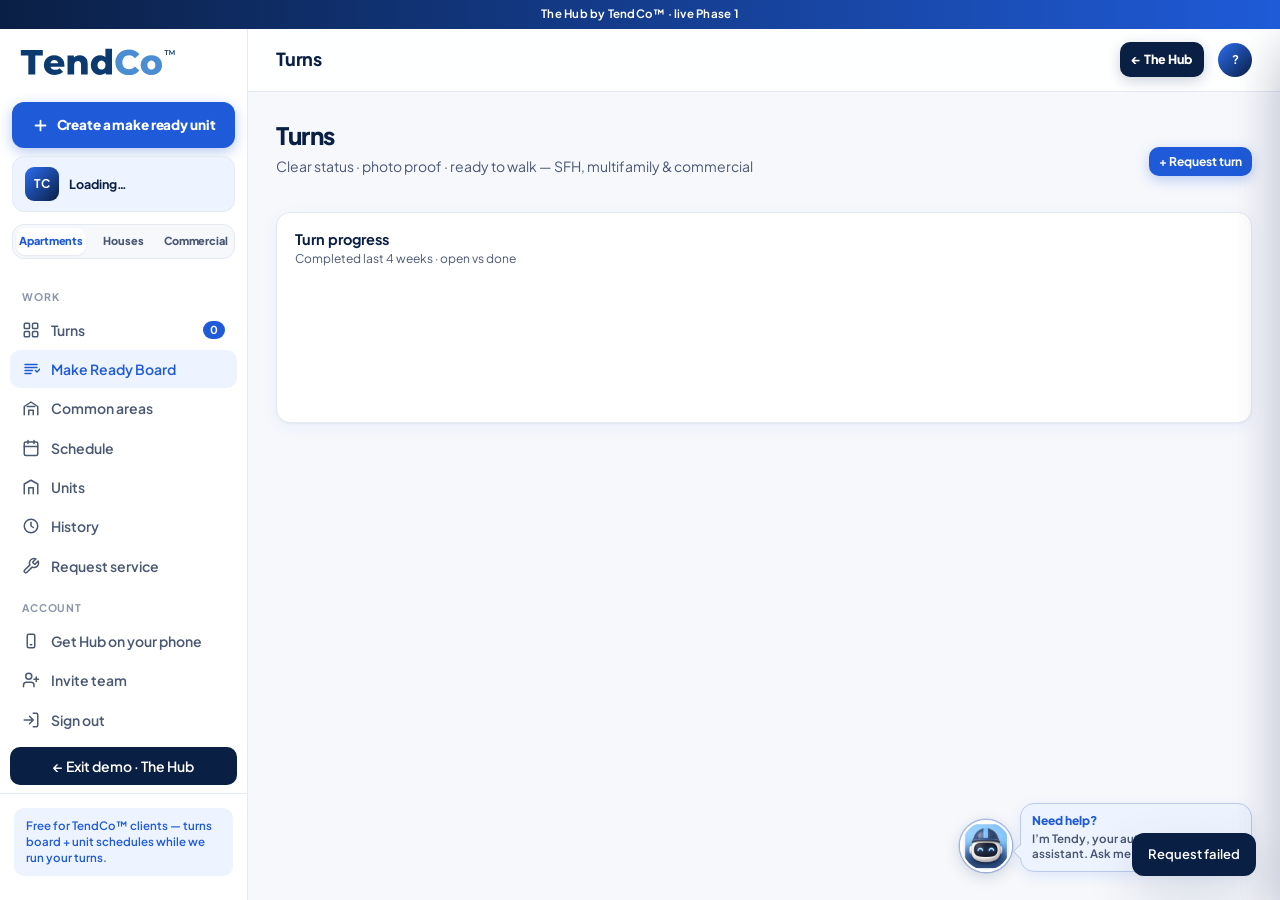
==== commit 11379b1e: "Residential house profiles: timeline, calendar, and map range (#7) Keep the make-ready Schedule agen" ====
--- a/public/portal/app.html
+++ b/public/portal/app.html
@@ -12,13 +12,13 @@
 <meta name="apple-mobile-web-app-capable" content="yes">
 <meta name="apple-mobile-web-app-status-bar-style" content="black-translucent">
 <meta name="apple-mobile-web-app-title" content="TendCo Hub">
-<link rel="manifest" href="manifest.webmanifest?v=20261027mobileAgenda">
+<link rel="manifest" href="manifest.webmanifest?v=20261027residential1">
 <link rel="apple-touch-icon" href="assets/icons/apple-touch-icon.png">
 <link rel="preconnect" href="https://fonts.googleapis.com">
 <link rel="preconnect" href="https://fonts.gstatic.com" crossorigin>
 <link href="https://fonts.googleapis.com/css2?family=Plus+Jakarta+Sans:wght@400;500;600;700;800&display=swap" rel="stylesheet">
-<link rel="stylesheet" href="assets/vendor/leaflet/leaflet.css?v=20261027mobileAgenda">
-<link rel="stylesheet" href="assets/portal.css?v=20261027mobileAgenda">
+<link rel="stylesheet" href="assets/vendor/leaflet/leaflet.css?v=20261027residential1">
+<link rel="stylesheet" href="assets/portal.css?v=20261027residential1">
 <link rel="icon" href="assets/icons/icon-192.png" type="image/png">
 </head>
 <body>
@@ -448,13 +448,14 @@
         <div class="page-h">
           <div>
             <h2>Address board</h2>
-            <p id="hs-board-sub">Street addresses only — houses are not units.</p>
+            <p id="hs-board-sub">One engineer oversees several homes. Open a house for every service and its calendar.</p>
           </div>
           <div class="r">
             <button class="btn pri sm" type="button" id="btn-hs-add">+ Add a house</button>
           </div>
         </div>
         <div id="hs-filters-board"></div>
+        <div id="hs-span-board"></div>
         <div id="hs-board"></div>
       </section>
 
@@ -462,16 +463,18 @@
         <div class="page-h">
           <div>
             <h2>House map</h2>
-            <p id="hs-map-sub">One pin per address. Homes in the same area cluster so a crew can work the neighborhood.</p>
+            <p id="hs-map-sub">Every address stays on the map. A day, week, or month highlights the houses booked then.</p>
           </div>
         </div>
         <div id="hs-filters-map"></div>
+        <div id="hs-span-map"></div>
         <div class="hs-map-layout">
           <div class="hs-map-wrap">
             <div id="hs-map" role="region" aria-label="Map of house addresses"></div>
             <p class="hs-map-fallback" id="hs-map-fallback" hidden>Map could not start. Addresses are still listed beside it.</p>
             <div class="hs-legend" aria-hidden="true">
               <span><i class="hs-leg-pin"></i> Address</span>
+              <span><i class="hs-leg-hit"></i> Booked in the selected range</span>
               <span><i class="hs-leg-cluster"></i> Area cluster</span>
               <span><i class="hs-leg-route"></i> Route order</span>
             </div>
@@ -850,7 +853,7 @@
 </div>
 
 <div class="drawer-bg" id="house-drawer-bg"></div>
-<aside class="drawer" id="house-drawer" aria-hidden="true" aria-label="House">
+<aside class="drawer" id="house-drawer" aria-hidden="true" aria-label="House profile">
   <div class="drawer-h">
     <div>
       <h3 id="hs-d-title">Address</h3>
@@ -943,11 +946,11 @@
     <button class="btn pri sm hidden" type="button" id="pwa-install">Install</button>
   </div>
 </div>
-<script src="assets/vendor/leaflet/leaflet.js?v=20261027mobileAgenda"></script>
-<script src="assets/app.js?v=20261027mobileAgenda"></script>
-<script src="assets/maps-config.js?v=20261027mobileAgenda"></script>
-<script src="assets/houses.js?v=20261027mobileAgenda"></script>
-<script src="assets/pwa.js?v=20261027mobileAgenda"></script>
-<script src="assets/tendy.js?v=20261027mobileAgenda"></script>
+<script src="assets/vendor/leaflet/leaflet.js?v=20261027residential1"></script>
+<script src="assets/app.js?v=20261027residential1"></script>
+<script src="assets/maps-config.js?v=20261027residential1"></script>
+<script src="assets/houses.js?v=20261027residential1"></script>
+<script src="assets/pwa.js?v=20261027residential1"></script>
+<script src="assets/tendy.js?v=20261027residential1"></script>
 </body>
 </html>
--- a/public/portal/assets/portal.css
+++ b/public/portal/assets/portal.css
@@ -1218,6 +1218,7 @@
 .hs-legend{display:flex;flex-wrap:wrap;gap:14px;margin-top:8px;color:var(--muted);font-size:12px;font-weight:700}
 .hs-legend i{display:inline-block;width:12px;height:12px;border-radius:50%;margin-right:6px;vertical-align:-1px;border:2px solid #fff;box-shadow:0 1px 3px rgba(10,31,68,.25)}
 .hs-leg-pin{background:var(--blue)}
+.hs-leg-hit{background:#B45309}
 .hs-leg-cluster{background:var(--navy);border-radius:4px}
 .hs-leg-route{background:#fff;border:2px solid var(--navy)}
 .hs-side{padding:14px 14px 16px;max-height:min(68vh,640px);overflow:auto}
@@ -1247,6 +1248,9 @@
 .hs-pin{width:14px;height:14px;border-radius:50%;background:#1F5BD8;border:2px solid #fff;box-shadow:0 2px 6px rgba(10,31,68,.35)}
 .hs-pin.on{width:18px;height:18px;margin:-2px;background:#0A1F44}
 .hs-pin.done{background:#8A95A8}
+.hs-pin.hit{width:18px;height:18px;background:#B45309;box-shadow:0 0 0 4px rgba(180,83,9,.35)}
+.hs-pin.hit.on{background:#0A1F44;box-shadow:0 0 0 4px rgba(31,91,216,.35)}
+.hs-pin.dim{background:#C5CEDD;box-shadow:none;opacity:.45}
 .hs-numpin{width:26px;height:26px;border-radius:50%;background:#0A1F44;color:#fff;display:grid;place-items:center;font-size:11px;font-weight:800;border:2px solid #fff;box-shadow:0 3px 10px rgba(10,31,68,.28)}
 .hs-numpin.on{background:#1F5BD8}
 .hs-cluster{width:48px;height:48px;border-radius:50%;background:#0A1F44;color:#fff;display:flex;align-items:center;justify-content:center;border:3px solid #fff;box-shadow:0 6px 16px rgba(10,31,68,.28);cursor:pointer}
@@ -1284,10 +1288,66 @@
   .hs-side{max-height:none;position:static}
   #hs-map{min-height:380px;height:62vh}
 }
+#house-drawer{width:min(760px,100%)}
+.hs-jump{color:var(--blue);font-weight:800;text-decoration:underline}
+.hs-jump:hover{color:var(--navy)}
+.hs-row.in-span{box-shadow:inset 3px 0 0 var(--blue)}
+.hs-span{display:flex;flex-wrap:wrap;gap:10px 14px;align-items:center;justify-content:space-between;background:#fff;border:1px solid var(--border);border-radius:14px;padding:10px 12px;margin:0 0 14px}
+.hs-span b{display:block;font-size:13px;font-weight:800}
+.hs-span span{display:block;color:var(--muted);font-size:12px;font-weight:650;margin-top:2px}
+.hs-prof-head{display:grid;grid-template-columns:minmax(180px,220px) minmax(0,1fr);gap:14px;align-items:start;margin-bottom:8px}
+.hs-prof-top{display:flex;flex-wrap:wrap;gap:8px;align-items:center;margin-bottom:8px}
+.hs-eng{font-size:12px;font-weight:800;color:var(--navy);background:var(--blue-50);border-radius:999px;padding:3px 9px}
+.hs-prof-lead{font-size:13px;font-weight:650;color:var(--navy);line-height:1.45;margin-bottom:6px}
+.hs-flip{font-size:12.5px;font-weight:800;color:var(--muted);margin-bottom:8px}
+.hs-tl{margin:8px 0 16px}
+.hs-tl h4,.hs-cal h4{font-size:13px;font-weight:800;letter-spacing:.04em;text-transform:uppercase;color:var(--faint);margin-bottom:4px}
+.hs-tl-sum{font-size:12.5px;color:var(--muted);font-weight:650;margin-bottom:8px}
+.hs-tl-day{display:grid;grid-template-columns:92px minmax(0,1fr);gap:10px;align-items:start;padding:10px 8px;border-top:1px solid var(--border)}
+.hs-tl-day.on{background:var(--blue-50);border-radius:12px;border-top-color:transparent}
+.hs-tl-day.overlap{background:#FFF8EF}
+.hs-tl-day.overlap.on{background:#FFF1DE;box-shadow:inset 0 0 0 1px rgba(180,83,9,.35)}
+.hs-tl-date{display:flex;flex-direction:column;align-items:flex-start;text-align:left;padding:2px 0;font-weight:800;color:var(--navy)}
+button.hs-tl-date{cursor:pointer;border-radius:8px}
+button.hs-tl-date:hover{color:var(--blue)}
+.hs-tl-date span{font-size:12px;font-weight:700;color:var(--muted)}
+.hs-tl-lanes{display:flex;flex-wrap:wrap;gap:8px}
+.hs-tl-day.overlap .hs-tl-lanes{display:grid;grid-template-columns:repeat(auto-fit,minmax(160px,1fr))}
+.hs-lane{flex:1 1 180px;border:1px solid var(--border);border-left-width:3px;border-radius:12px;padding:8px 10px;background:#fff}
+.hs-lane[data-kind="inhouse"]{border-left-color:var(--blue)}
+.hs-lane[data-kind="vendor"]{border-left-color:var(--amber)}
+.hs-lane header{display:flex;justify-content:space-between;gap:8px;align-items:flex-start}
+.hs-lane b{font-size:13px;font-weight:800}
+.hs-lane p{font-size:12.5px;font-weight:750;margin-top:3px}
+.hs-lane small{display:block;margin-top:2px;color:var(--faint);font-size:11px;font-weight:800;letter-spacing:.03em;text-transform:uppercase}
+.hs-tl-flag{grid-column:1 / -1;font-size:11.5px;font-weight:800;color:var(--amber)}
+.hs-cal{margin:4px 0 14px}
+.hs-cal-h{display:flex;flex-wrap:wrap;gap:8px;align-items:center;justify-content:space-between;margin-bottom:6px}
+.hs-cal-nav{display:flex;align-items:center;gap:4px}
+.hs-cal-nav strong{font-size:14px;font-weight:800;min-width:9.5em;text-align:center}
+.hs-cal-nav .ibtn{width:32px;height:32px;font-size:18px;font-weight:800}
+.hs-cal-note{font-size:12px;color:var(--muted);font-weight:650;line-height:1.4;margin-bottom:8px}
+.hs-cal-dow,.hs-cal-grid{display:grid;grid-template-columns:repeat(7,minmax(0,1fr));gap:3px}
+.hs-cal-dow span{text-align:center;font-size:10px;font-weight:800;color:var(--faint);letter-spacing:.04em;text-transform:uppercase}
+.hs-cal-cell{min-height:42px;border-radius:8px;border:1px solid var(--border);background:#fff;display:flex;flex-direction:column;align-items:center;justify-content:center;gap:2px;padding:3px 1px;font-weight:750}
+.hs-cal-cell b{font-size:12px;font-weight:800}
+.hs-cal-cell.has{background:var(--blue-50);border-color:var(--blue-100)}
+.hs-cal-cell.multi{background:#FFF4E5;border-color:#F3D7B0}
+.hs-cal-cell.in-span{box-shadow:inset 0 0 0 1px var(--blue)}
+.hs-cal-cell.on{background:var(--blue);border-color:var(--blue);color:#fff}
+.hs-cal-cell.on .hs-cal-dots i{background:#fff}
+.hs-cal-dots{display:flex;gap:2px;align-items:center;min-height:8px}
+.hs-cal-dots i{width:5px;height:5px;border-radius:50%;background:var(--blue)}
+.hs-cal-cell.multi .hs-cal-dots i{background:var(--amber)}
+.hs-cal-dots em{font-style:normal;font-size:9px;font-weight:800}
+.hs-cal-map .hs-cal-cell{min-height:34px}
+.hs-cal-pad{min-height:8px}
 @media (max-width:720px){
   .hs-row{grid-template-columns:1fr auto;align-items:start}
   .hs-row-job{grid-column:1 / -1}
   .hs-curb-link{margin-left:0}
+  .hs-prof-head{grid-template-columns:1fr}
+  .hs-tl-day{grid-template-columns:1fr}
 }
 
 /* PWA — Get Hub on your phone, beside Invite team */
